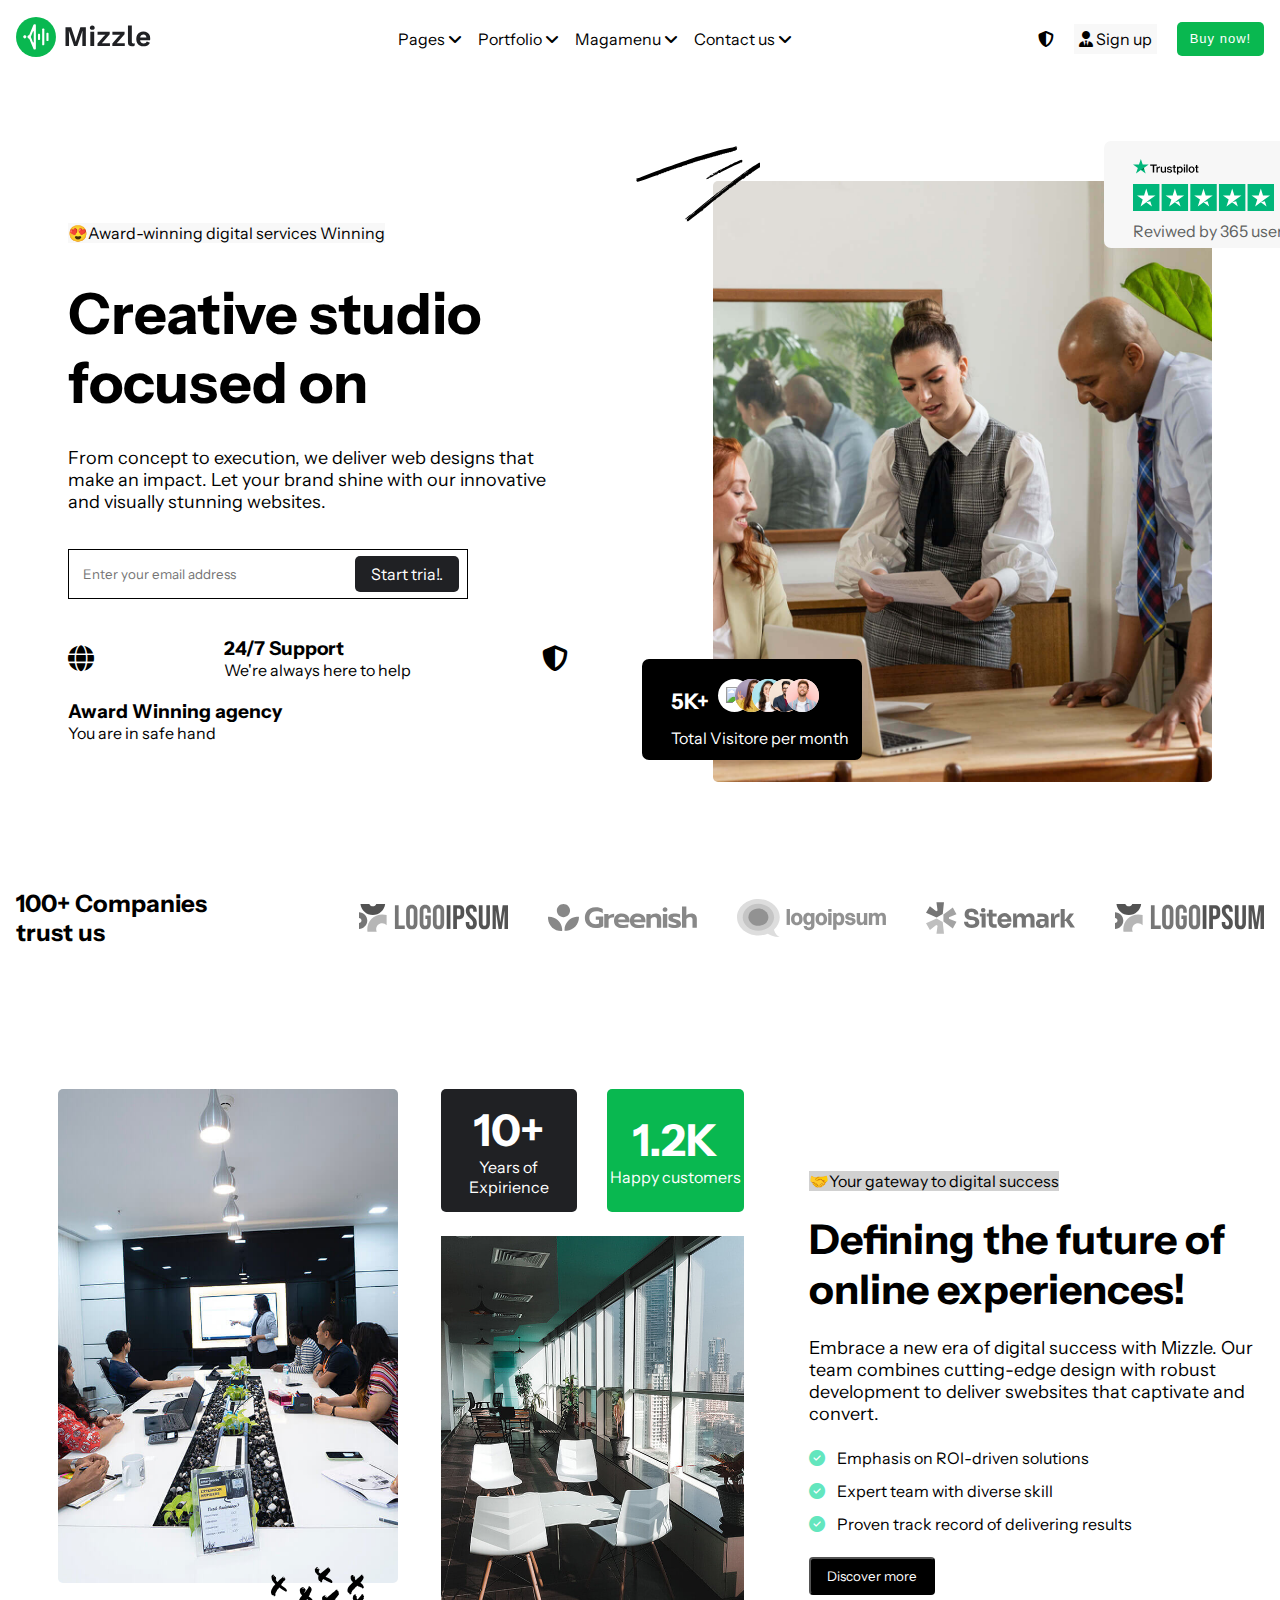
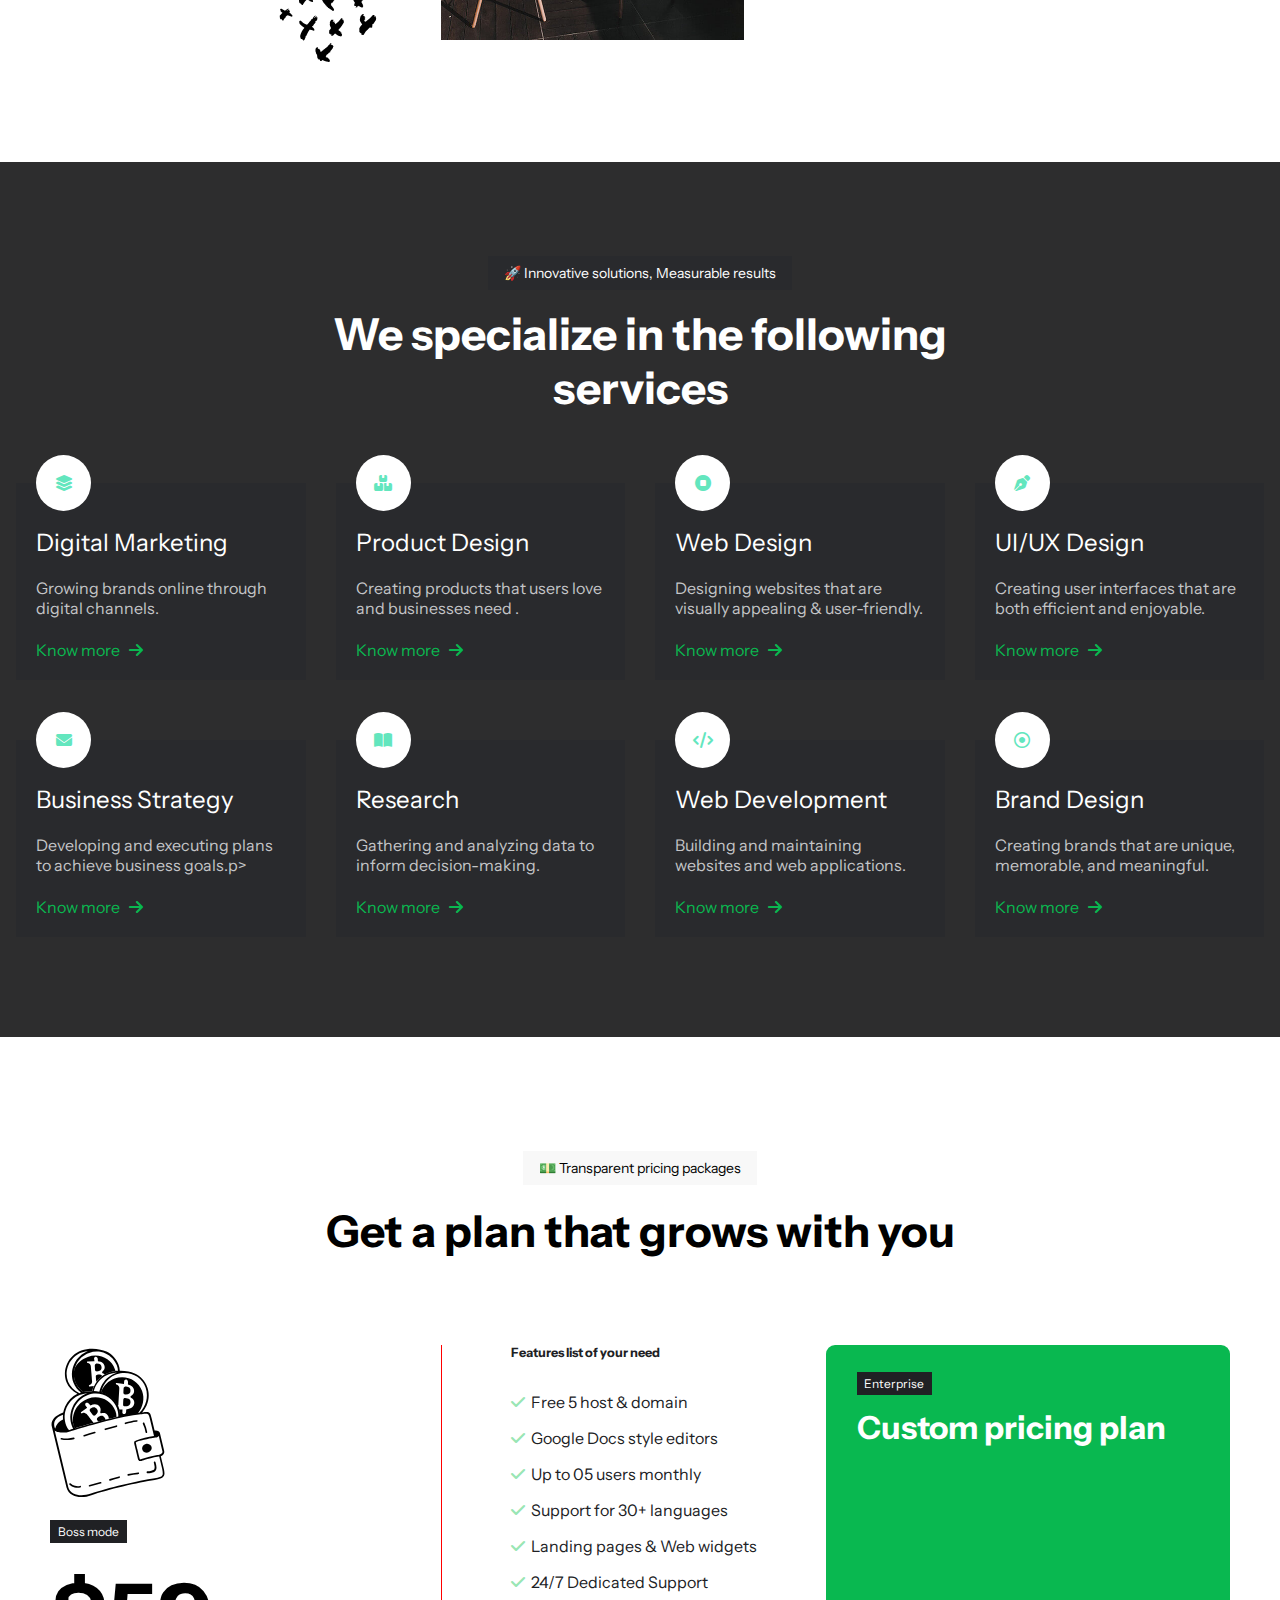
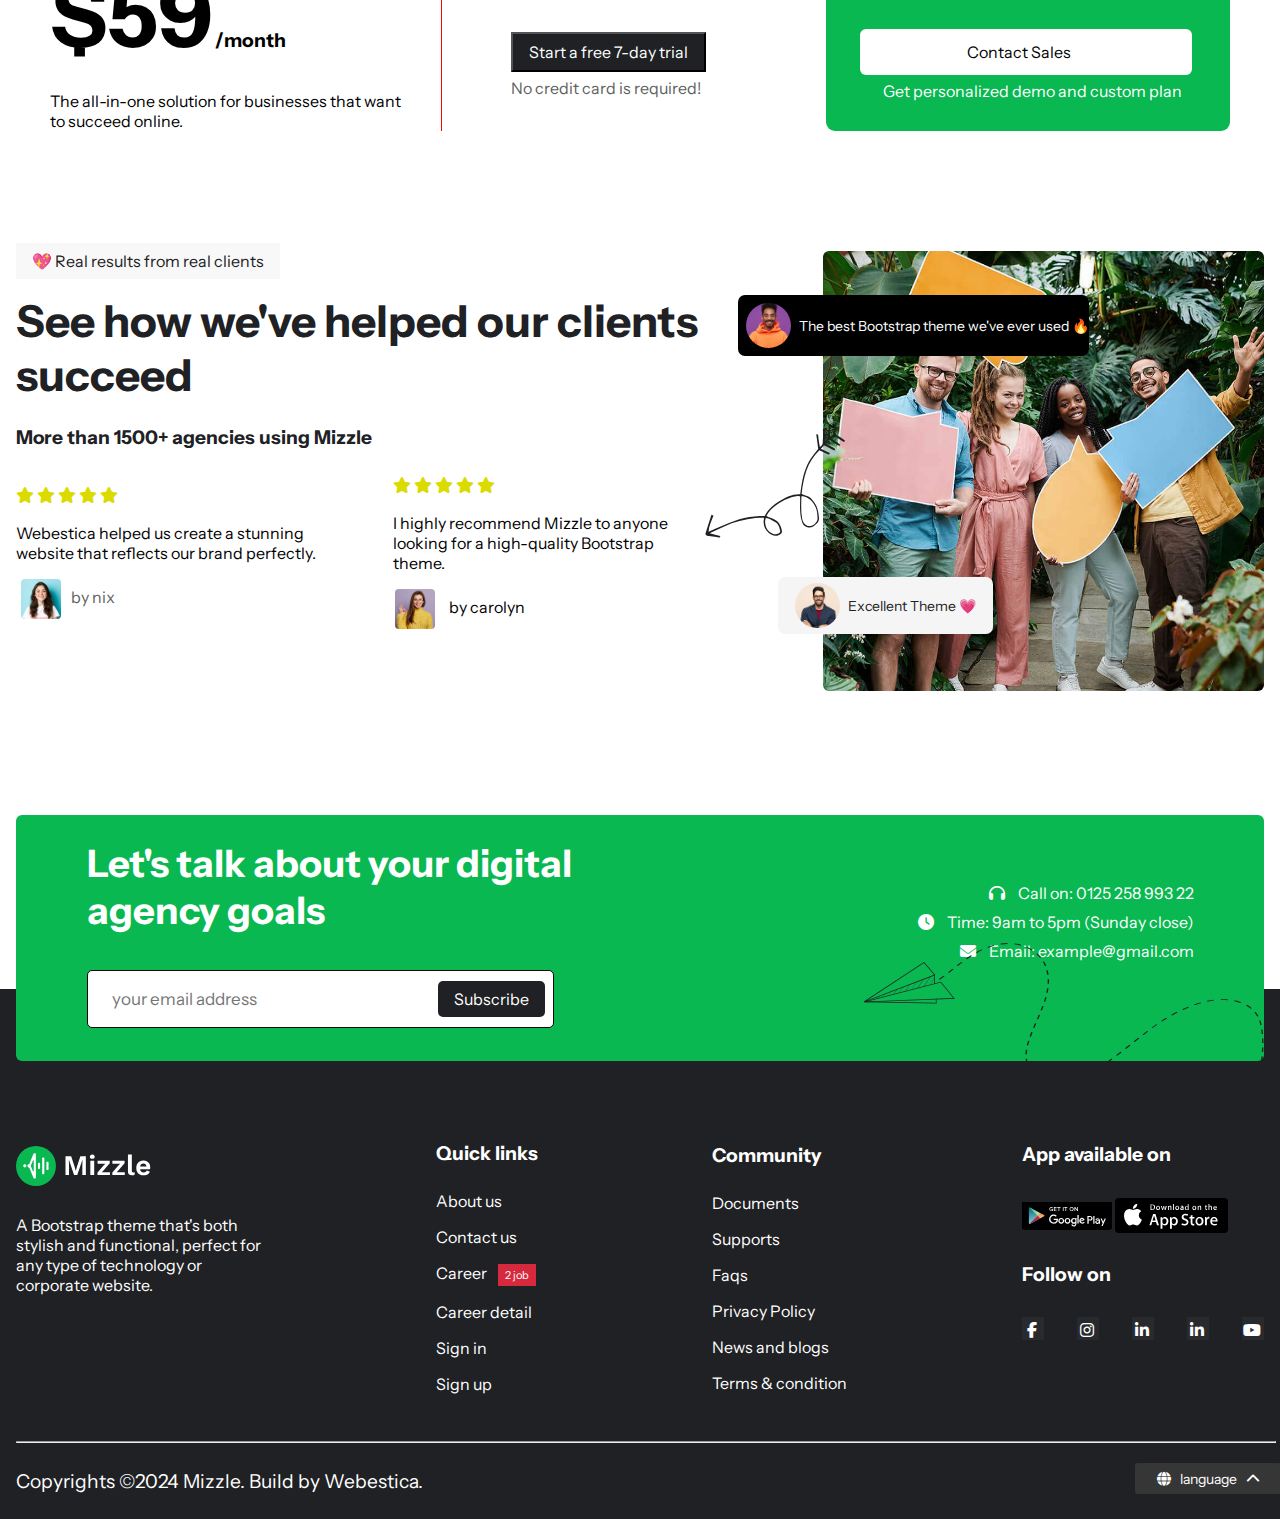
==== Home Page/index.html @ 1f33444d "Add" ====
<!DOCTYPE html>
<html lang="en">
  <head>
    <meta charset="UTF-8" />
    <meta name="viewport" content="width=device-width, initial-scale=1.0" />
    <title>  Mizzle- Technology and Comporation</title>
    <link rel="icon" type="image/x-icon" href="Img/Tiittle-logo-new.svg" class="title-logo">
    <link rel="preconnect" href="https://fonts.googleapis.com">
    <link rel="preconnect" href="https://fonts.gstatic.com" crossorigin>
    <link href="https://fonts.googleapis.com/css2?family=Instrument+Sans:ital,wght@0,400..700;1,400..700&display=swap" rel="stylesheet">
    <link rel="stylesheet" href="index.css" />
    <link
      rel="stylesheet"
      href="https://cdnjs.cloudflare.com/ajax/libs/font-awesome/6.7.2/css/all.min.css"
      integrity="sha512-Evv84Mr4kqVGRNSgIGL/F/aIDqQb7xQ2vcrdIwxfjThSH8CSR7PBEakCr51Ck+w+/U6swU2Im1vVX0SVk9ABhg=="
      crossorigin="anonymous"
      referrerpolicy="no-referrer"
    />  
    <link rel='stylesheet' id='fontawesome-style-css' href='https://pro.fontawesome.com/releases/v6.0.0-beta3/css/all.css?ver=6.4.3' media='all' />
  </head>
  <body>
    <header>
      <div class="container">
        <div class="header_menu">
          <a class="header_logo" href="">
            <img src="./Img/logo.svg" alt="" />
          </a>

          <ul>
            <li>Pages <i class="fa-solid fa-angle-down"></i></li>
            <li>Portfolio <i class="fa-solid fa-angle-down"></i></li>
            <li>Magamenu <i class="fa-solid fa-angle-down"></i></li>
            <li>Contact us <i class="fa-solid fa-angle-down"></i></li>
          </ul>
          <div class="btn">
            <i class="fa-solid fa-shield-halved theme"></i>
            <buttonc class="sign-up">
              <i class="fa-solid fa-user-tie "></i> Sign up</buttonc
            >
            <button class="buy-btn">Buy now!</button>
          </div>
        </div>
      </div>
    </header>

<!-- Section 1 ********************************************* -->
    <div class="creative_studio_img">
      <div class="container">
        <div class="row">
          <div class="creative_studio">
            <span class="digital"> 😍Award-winning digital services Winning</span>
            <h1 class="studio_text">Creative studio focused on </h1>
            <div class="para_text_studio">
              <p >From concept to execution, we deliver web designs that make an impact. Let your brand shine  
                with our innovative and visually stunning websites.</p>
            </div>
           <form action="">
            <div class="input_field">
              <input class="input_email" type="email" placeholder="Enter your email address"    />
              <button class="start_btn">Start tria!.</button>
            </div>
           </form>
           <div class="help_support">
            <div class="support_logo_1"><i class="fa-solid fa-globe"></i></div>
            <div class="help_text_1">
              <h6 class="Support">24/7 Support</h6>
            <p>We're always here to help</p>
            </div>
    
          <div class="support_logo_2">
            <i class="fa-solid fa-shield-halved"></i>
          </div>
            <div class="help_text_2">
              <h6 class="Support">Award Winning agency</h6>
            <p>You are in safe hand</p>
            </div>
    
           </div>
    
          </div>
          <!-- Studio img -->
          <div class="studio_img">
              <div class="studio_main_img">
                <img class="studio_main" src="./Img/01.jpg" alt="">
              </div>
              <div class="visitore_wrap">
                <div class="_view_img">
                  <div class="visitor_view">
                    <h5>5K+</h5>
                  </div>
                  <div class="people-img">
                    <div>
                      <img src="https://mizzle.webestica.com/assets/images/avatar/06.jpg" />
                    </div>
                    <div>
                      <img src="Img/header-02.jpg" />
                    </div>
                    <div>
                      <img src="Img/header-03.jpg" />
                    </div>
                    <div>
                      <img src="Img/header-04.jpg" />
                    </div>
                    <div>
                      <img src="Img/header-05.jpg" />
                    </div>
                  </div>
                </div>
          
              <div class="total_visitor">
                <p>Total Visitore per month</p>
              </div>
            </div>
            <div class="visitore_wrap_rate">
              <div class="_view_img_2">
                <div class="visitor_view_2">
                  <img src="./Img//trustpilot.svg" alt="">
                </div>
                <div class="rate_logo_text">
                  <div class="rate_logo">
                    <img src="./Img//trustpilot-star.svg" alt="">
                  </div>
                  <div class="rate_text">
                    <h6>4.8/5.0</h6>
                  </div>
                </div>
              </div>
        
            <div class="total_visitor">
              <p>Reviwed by 365 users</p>
            </div>
          </div>
          <div class="lita-img">
            <img src="Img/lita.svg" alt="">
          </div>
        </div>    
       
        </div>    
      </div>
    </div>

    <!-- End Section 1********************************* -->


    <!-- section 2**************************** -->
     <div class="company_details">
   <div class="container">
    <div class="name_logo_company">
      <div class="company_header">
        <h6 class="count_comapany"> 100+ Companies   trust us</h6>
        
      </div>
      <div class="comany_logos">
        <img src="./Img/01.svg" alt="">
        <img src="./Img/Comapany logo-2.svg" alt="">
        <img src="./Img/comapany- logo-3.svg" alt="">
        <img src="./Img/comapny logo 4.svg" alt="">
        <img src="./Img/01.svg" alt="">
      

      </div>
    </div>
   </div>
     </div>

     <!-- END  section 2**************************** -->
 

     <!-- Section :- 3************************ -->

     <div class="section_3">
  <div class="container">
   <div class="row">
    <div class="col">
      <div class="row">
        <div class="col">
          <div class="left_img_1">
            <img class="left_img_1" src="./Img/02.jpg" alt="">
          </div>
          <div class="birds-logo">
            <img src="Img/Birds.svg" class="birds-img" alt="">
          </div>

        </div>
       
       
        <div class="col">
          <div class="left_img_2">
            <div class="Experience_view">
              <div class="year">
            <h6 class="Counter_Experience"> 10+</h6>
            <p>Years of Expirience</p>
              </div>
              <div class="happy_customer">
                <h6 class="Counter_Experience">1.2K</h6>
                <p>Happy customers</p>
              </div>
            </div>
            <img class="left_img_chair" src="./Img/01 (1).jpg" alt="">
          </div>
      
      
   
        </div>
      </div>
    </div>
    <div class="col">
      <div class="right_section_3">
        <div class="right_text">
        <span class="digital_gatway"> 🤝Your gateway to digital success</span>
        </div>
        <div class="right_Header_3">
          <h6>Defining the future of online experiences!</h6>
        </div>
         <div class="header_text_3">
          <p>Embrace a new era of digital success with Mizzle. Our team  
            combines cutting-edge design with robust development to deliver 
            swebsites that captivate and convert.

          </p>
         </div>
         <div class="header_list_3">
          <p  class="list_record"> <i class="fa-solid fa-circle-check  set_list_3" style="color: #63E6BE;"></i> Emphasis on ROI-driven solutions</p>
          <p class="list_record"><i class="fa-solid fa-circle-check set_list_3" style="color: #63E6BE;"></i>    Expert team with diverse skill</p>
          <p class="list_record"><i class="fa-solid fa-circle-check set_list_3" style="color: #63E6BE;"></i>    Proven track record of delivering results</p>
         </div>
         <div class="btn_3">
          <button class="Discover_btn">Discover  more</button>
         </div>
    </div>
    </div>
   </div>
  </div>
     </div>
     


     <!-- END Section:- 3***************** -->


    <!-- Section :- 4 -->
         <section class="service-section">
          <div class="section-5">
            <div class="container">

            
                <div class="innovativ">
                  <span class="innovativ-text ">🚀 Innovative solutions, Measurable results</span>
                  <h2 class="service-header">We specialize in the following  <br> services</h2>
                </div>
                <div class="col-box-main-1">
                <div class="services-box-1">
                  <div class="digital-marketing">
                    <div class="marketing-logo">
                      <i class="fa-solid fa-layer-group  marketing-ori-logo  all-searvices-logo" style="color: #63E6BE;"></i>
                    </div>
                    <div class="digital-header">
                      <a href="" class="digital-header-text">Digital Marketing</a>
                    </div>
                   
                    <div class="marketing-text-p">
                      <p  class="marketing-text">Growing brands online through digital channels.</p>
                    </div>
                    <div class="digital-more-info">
                      <a href="" class="digital-more-info-text">Know more <i class="fa-solid fa-arrow-right" style="color: #09b850;"></i>
                      </a>
                    </div>
                  </div>  
                </div> 
                <div class="services-box-1">
                  <div class="digital-marketing">
                    <div class="marketing-logo">
                      <i class="fa-solid fa-boxes-stacked" style="color: #63e6be;"></i>
                    </div>
                    <div class="digital-header">
                      <a href="" class="digital-header-text">Product Design</a>
                    </div>
                   
                    <div class="marketing-text-p">
                      <p  class="marketing-text">Creating products that users love and businesses need .</p>
                    </div>
                    <div class="digital-more-info">
                      <a href="" class="digital-more-info-text">Know more <i class="fa-solid fa-arrow-right" style="color: #09b850;"></i>
                      </a>
                    </div>
                  </div>  
                </div> 
                <div class="services-box-1">
                  <div class="digital-marketing">
                    <div class="marketing-logo">
                      <i class="fa-solid fa-circle-stop" style="color: #63e6be;"></i>
                    </div>
                    <div class="digital-header">
                      <a href="" class="digital-header-text">Web Design</a>
                    </div>
                   
                    <div class="marketing-text-p">
                      <p  class="marketing-text">Designing websites that are visually appealing & user-friendly.</p>
                    </div>
                    <div class="digital-more-info">
                      <a href="" class="digital-more-info-text">Know more <i class="fa-solid fa-arrow-right" style="color: #09b850;"></i>
                      </a>
                    </div>
                  </div>  
                </div> 
                <div class="services-box-1">
                  <div class="digital-marketing">
                    <div class="marketing-logo">
                      <i class="fa-solid fa-pen-nib" style="color: #63e6be;"></i>
                    </div>
                    <div class="digital-header">
                      <a href="" class="digital-header-text">UI/UX Design</a>
                    </div>
                   
                    <div class="marketing-text-p">
                      <p  class="marketing-text">Creating user interfaces that are both efficient and enjoyable.</p>
                    </div>
                    <div class="digital-more-info">
                      <a href="" class="digital-more-info-text">Know more <i class="fa-solid fa-arrow-right" style="color: #09b850;"></i>
                      </a>
                    </div>
                  </div>  
                </div> 
                <div class="services-box-1">
                  <div class="digital-marketing">
                    <div class="marketing-logo">
                      <i class="fa-solid fa-envelope" style="color: #63e6be;"></i>
                    </div>
                    <div class="digital-header">
                      <a href="" class="digital-header-text">Business Strategy</a>
                    </div>
                   
                    <div class="marketing-text-p">
                      <p  class="marketing-text">Developing and executing plans to achieve business goals.p>
                    </div>
                    <div class="digital-more-info">
                      <a href="" class="digital-more-info-text">Know more <i class="fa-solid fa-arrow-right" style="color: #09b850;"></i>
                      </a>
                    </div>
                  </div>  
                </div> 
                <div class="services-box-1">
                  <div class="digital-marketing">
                    <div class="marketing-logo">
                      <i class="fa-solid fa-book-open" style="color: #63e6be;"></i>
                    </div>
                    <div class="digital-header">
                      <a href="" class="digital-header-text">Research</a>
                    </div>
                   
                    <div class="marketing-text-p">
                      <p  class="marketing-text">Gathering and analyzing data to inform decision-making.</p>
                    </div>
                    <div class="digital-more-info">
                      <a href="" class="digital-more-info-text">Know more <i class="fa-solid fa-arrow-right" style="color: #09b850;"></i> 
                      </a>
                    </div>
                  </div>  
                </div> 
                <div class="services-box-1">
                  <div class="digital-marketing">
                    <div class="marketing-logo">
                      <i class="fa-solid fa-code" style="color: #63e6be;"></i>
                    </div>
                    <div class="digital-header">
                      <a href="" class="digital-header-text">Web Development</a>
                    </div>
                   
                    <div class="marketing-text-p">
                      <p  class="marketing-text">Building and maintaining websites and web applications.</p>
                    </div>
                    <div class="digital-more-info">
                      <a href="" class="digital-more-info-text">Know more <i class="fa-solid fa-arrow-right" style="color: #09b850;"></i>
                      </a>
                    </div>
                  </div>  
                </div> 
                <div class="services-box-1">
                  <div class="digital-marketing">
                    <div class="marketing-logo">
                      <i class="fa-regular fa-circle-dot" style="color: #63e6be;"></i>
                    </div>
                    <div class="digital-header">
                      <a href="" class="digital-header-text">Brand Design</a>
                    </div>
                   
                    <div class="marketing-text-p">
                      <p  class="marketing-text">Creating brands that are unique, memorable, and meaningful.</p>
                    </div>
                    <div class="digital-more-info">
                      <a href="" class="digital-more-info-text">Know more <i class="fa-solid fa-arrow-right" style="color: #09b850;"></i>
                      </a>
                    </div>
                  </div>  
                </div> 
            </div>
           </div>
           </div>
         </section>

         <div class="service-line-img">
          <img src="Img/Service-line-design.svg" alt="">
        </div>

        <!-- END Section :- 4 -->


        <!-- Section :- 5 -->
         <div class="section_5">
          <div class="container">
            <div class="package">
              <span class="digital_5">💵 Transparent pricing packages</span>
              <h6 class="package-header">Get a plan that grows with you</h6>
            </div>
            <div class="sale_paln">
              <div class="sale_price">
                <div class="dollar_logo-price">
                  <img class="dollar_logo" src="./Img/doller logo.svg" alt="">
                </div>
                 <div class="mode-price">
                  <span class="base-mode">Boss mode</span>
                  <div class="plan-price-month">
                    <h6>
                      <span class="$-price">$59</span>
                      <span class="price-month">  /month</span>
                    </h6>
                  </div>
                 </div>
                  <div class="solution">
                    <p class="plan-solution">The all-in-one solution for businesses that want <br> to  succeed online.</p>
                  </div>                
              </div>
              <div class="free_plan"> 
                <div class="free_plan_header">
                  <h6>Features list of your need</h6>
                </div>
                <div class="plan_list">
                  
                  <ul class="plan-list-li">
                    <li><i class="fa-solid fa-check right-sign" style="color: #99e6b4;"></i>Free 5 host & domain</li>
                    <li><i class="fa-solid fa-check right-sign " style="color: #99e6b4;"></i>Google Docs style editors</li>
                    <li><i class="fa-solid fa-check right-sign" style="color: #99e6b4;"></i>Up to 05 users monthly</li>
                    <li><i class="fa-solid fa-check right-sign" style="color: #99e6b4;"></i>Support for 30+ languages</li>  
                    <li><i class="fa-solid fa-check right-sign" style="color: #99e6b4;"></i>Landing pages & Web widgets</li>
                    <li><i class="fa-solid fa-check right-sign " style="color: #99e6b4;"></i>24/7 Dedicated Support</li>     
                  </ul>
                </div>
                <div class="free_plan">
                  <button class="free_plan_btn" >Start a free 7-day trial</button>
                </div>
                <p class="credit-info">No credit card is required!</p>
              </div>
              <div class="get_plan">
               <div class="plan-header">
                <span class="plan-header-text">Enterprise</span>
                <h3 class="price-heading">Custom pricing plan </h3>
               </div>
               <div class="contact-sale">
                 <button class="contact-btn">Contact Sales</button>
                 <div class="contact-text">
                  <span class="contact-text">Get personalized demo and custom plan</span>
                 </div>
               </div>
                         <!-- <div class="contact-design">
            <img class="contact-design-img" src="./Img/Contact-Design.svg" alt="">
          </div> -->
          </div>

        </div>
      </div>
      </div>



        <!-- END   Section :- 5 -->


        <!-- section:- 6 -->
         <section>
          <div class="container">
            <div class="row">
              <div class="col">
                <div class="main-section-6">
                  <div class="left-client-all-contant">
                    <div class="clients-review">
                      <span class="clients-text">💖 Real results from real clients</span>
                    </div>
                    <div class="review-header">
                      <h2 class="review-header-text"> See how we've helped our clients succeed  </h2>
                    </div>
                    <div class="clients-usestate">
                      <h6 class="user-number">More than 1500+ agencies using Mizzle</h6>
                    </div>
                    <div class="clients-rate-text-img">
                      <div class="left-img-clint-review">
                        <div class="rate-img-left">
                          <i class="fas fa-star text-warning"></i>
                          <i class="fas fa-star text-warning"></i>
                          <i class="fas fa-star text-warning"></i>
                          <i class="fas fa-star text-warning"></i>
                          <i class="fas fa-star text-warning"></i>
                        </div>
                        <div class="review-text-left-main">
                          <p class="nix-client-text"> Webestica helped us create a stunning website that reflects our brand perfectly.</p>
                        </div>
                       <div class="client-name-img">
                        <div class="client-img-left">
                          
                          <img class="nix-img" src="./Img/right-client.jpg" alt="">
                        </div>
                        <span class="clients-name-left">by nix</span>
                       </div>
                      </div>
                        <div class="right-img-client-review">
                          <div class="rate-img-right">
                            <i class="fas fa-star text-warning"></i>
                            <i class="fas fa-star text-warning"></i>
                            <i class="fas fa-star text-warning"></i>
                            <i class="fas fa-star text-warning"></i>
                            <i class="fas fa-star text-warning"></i>
                        </div>
                        <div class="review-text-right">
                          <p class="nixa-client-text">I highly recommend Mizzle to anyone looking for a high-quality Bootstrap theme.</p>
                        </div>
                       <div class="client-name-img">
                        <div class="client-img-left">
                          <img class="carolyn-img" src="./Img/05.jpg" alt="">
                          
                        </div>
                        <span class="clients-name-right">by carolyn</span>
                       </div>
                
                        </div>
                      
                      </div>
                    </div>
                    <div class="right-side-all-contant">
                    <div class="right-client-main-img">
                      <img class="ight-client-main" src="./Img/all-client-img.jpg" alt="">
                    </div>
                    <div class="right-side-them-img">
                      <div class="bootstrap-theme">
                        <img  class="bootstrap-img" src="./Img/rIGHT-CLIENT-1.jpg" alt="">
                        <p class="bootstrap-text">The best Bootstrap theme we've ever used 🔥</p>

                      </div>
                      <div class="excellent-theme">
                        <img class="excellent-img" src="./Img/rIGHT-CLIENT-2.jpg" alt="">
                        <p class="excellent-text">Excellent Theme 💗</p>
                      </div>
                      <div class="decoration-arrow">
                        <img src="./Img/Right-svg-6.svg" alt="">
                      </div>
                    </div>
                
                    </div>
                </div>
   
              </div>
            </div>
          </div>
         </section>
        <!-- END section:- 6 -->


        <!-- section-7 -->
         <section class="digital-sec">
          <div class="container">
            <div class="about-diogital-goals">
              <div class="msg-logo">
                <img src="./Img/dotted-arrows.svg" alt="Dotted arrows">
              </div>

              <div class="inpur-contact-box">
                <div class="header-digital-goals">
                  <h3 class="goals-text">Let's talk about your digital agency goals</h3>
                  <div class="digital-email-fiels">
                    <form action="">
                      <div class="input-field-digital-contact">
                        <input class="input-email-comntact" type="email" placeholder="your email address"    />
                        <button class="start_btn">Subscribe</button>
                      </div>
                     </form>
  
                  </div>
                </div>
                  <div class="digital-contact">
                    <div class="contact-num"> <i class="fa-solid fa-headphones contact-logo"></i> Call on: 0125 258 993 22</div>
                    <div class="contact-time"> <i class="fa-solid fa-clock contact-logo"></i>  Time: 9am to 5pm (Sunday close)</div>
                    <div class="contact-email"> <i class="fa-solid fa-envelope contact-logo"></i> Email: example@gmail.com</div>
                  </div>
              </div>
             
          </div>
        </div>
         </section>


    <footer class="footer_section">
      <div class="container">
        <div class="row">
          <div class="footer_contant">
            <div class="footer_logo">
              <a class="header_logo" href="">
                <img src="./Img/logo-light.svg" alt="">
              </a>
              <p>
                A Bootstrap theme that's both <br>
                stylish and functional, perfect for <br>
                any type of technology or <br>
                corporate website.
              </p>
            </div>
            <div class="footer_menu">
              <h6 class="menu_header">Quick links</h6>
              <ul class="footer_list">
                <li>About us</li>
                <li>Contact us</li>
                <li>Career <button class="job-btn">2 job</button> </li>
                <li>Career detail </li>
                <li>Sign in</li>
                <li>Sign up</li>
              </ul>
            </div>
            <div class="footer_community">
              <h6 class="menu_header">Community</h6>
              <ul class="footer_list">
                <li>Documents</li>
                <li>Supports </li>
                <li>Faqs</li>
                <li>Privacy Policy</li>
                <li>News and blogs</li>
                <li>Terms &amp; condition</li>
              </ul>
            </div>
            <div class="footer_app">
              <h6 class="menu_header">App available on</h6>
              <a class="footer_google_play_logo" href="">
                <img src="./Img//google-play.svg" alt="">
              </a>
              <a class="footer_app_store_logo" href="">
                <img src="./Img/app-store.svg" alt="">
              </a>
              <h6 class="menu_header follow_on">Follow on</h6>
  
              <div class="social_midia">
                <div class="all_midia">
                  <i class="fab fa-fw fa-facebook-f lh-base"></i>
                </div>
                <div class="all_midia">
                  <i class="fab fa-fw fa-instagram lh-base"></i>
                </div>
                <div class="all_midia">
                  <i class="fab fa-fw fa-linkedin-in lh-base"></i>
                </div>
                <div class="all_midia">
                  <i class="fab fa-fw fa-linkedin-in lh-base"></i>
                </div>
                <div class="all_midia">
                  <i class="fab fa-fw fa-youtube lh-base"></i>
                </div>
              </div>
            </div>
            
          </div>   
          <hr class="footer_line">
          <div class="last_footer">
            <div class="menu_header">
              Copyrights ©2024 Mizzle. Build by Webestica.
            </div>
            <div class="country">
              <a href="" class="country-btn">
                <i class="fas fa-globe me-2"></i> language
                <i class="fa-solid fa-chevron-up"></i
              ></a>
            </div>
          </div>       
        </div>        
      </div>
    </footer>
  </body>
</html>
---- Home Page/index.css ----
/*=============================================
= Section Defult
=============================================*/
* {
  box-sizing: border-box;
  margin: 0px 0px;
  padding: 0px 0px;
  font-family: "Instrument Sans", sans-serif;
}

ul {
  list-style: none;
  padding: 0px 0px;
  margin: 0px 0px;
}

a {
  text-decoration: none;
  display: inline-block;
  vertical-align: middle;
  transition: all 0.4s ease-in-out;
}

h1,
h2,
h3,
h4,
h5,
h6,
a {
  font-family: "Instrument Sans", sans-serif;
}

p,
span,
li {
  font-family: "Instrument Sans", sans-serif;
}

h1,
h2,
h3,
h4,
h5,
h6,
p {
  margin: 0px 0px;
  padding: 0px 0px;
}


a {
  text-decoration: none;
  display: inline-block;
}
blockquote,
q {
  quotes: none;
}
blockquote:before,
blockquote:after,
q:before,
q:after {
  content: "";
  content: none;
}
table {
  border-collapse: collapse;
  border-spacing: 0px;
}
dl,
ol,
ul,
a {
  list-style: none;
  text-decoration: none;
  margin: 0px;
  padding: 0px;
}
strong {
  font-weight: bolder;
}
a:hover {
  text-decoration: none;
  color: inherit;
}
i {
  font-style: italic;
}
div {
  outline: none;
}
img {
  max-width: 100%;
  height: auto;
}
/*=============================================
  = Section Defult
  =============================================*/

/* Header */

header {
  width: 100%;
  padding: 17px 0;
  /* position: fixed;
  width: 100%;
  z-index: 1;
  background-color: #ffffff;
  top: 0; */
}


.container_header {
  max-width: 1200px;
  margin: auto;
  margin-bottom: 100px;
}
img.header_logo {
  max-width: 90px;
  height: auto;
}

.header_menu {
  display: flex;
  justify-content: space-around;
  align-items: center;
}

.header_menu,
ul {
  display: flex;
  justify-content: space-between;
  gap: 16px;
}
li {
  list-style-type: none;
}
li.Sign-up {
  padding-left: 20px;
}
li:hover {
  color: rgb(21, 128, 0);
  cursor: pointer;
}
.Mizzle {
  color: #00ffff;
  padding-left: 2px;
}
.buy-btn {
  background-color: #09B850;
  padding: 9.5px 12.8px;
  border: none;
  border-radius: 5px;
  font-size: 13px;
  color: white;
  transition: all .5s;
  font-family: Inter, sans-serif;
  font-weight: 500;
  letter-spacing: 1px;
  cursor: pointer;
}
.buy-btn:hover {
  color: #ffffff;
  background-color: #089C44;
}
.btn {
  display: flex;
  justify-content: center;
  align-items: center;
  gap: 20px;
}
.sign-up {
  background-color: rgba(245, 245, 245, 0.705);
  padding: 5px;
  cursor: pointer;
}

buttonc.sign-up:hover {
  background-color: #f1f0f0;
}
.theme:hover {
  cursor: pointer;
}

.theme {
  cursor: pointer;
}
/* Header end */

/*  Footer */



footer {
  background-color: #202124;
  color: #606261;
  height: auto;
  color: white;
  padding-top: 72px;
  margin: 0;
  width: 100%;
  
}
.container {
  width: 100%;
  max-width: 1300px;
  margin: 0 auto;
  padding: 0 16px;
}

.footer_contant {
  display: flex;
  align-items: center;
  justify-content: space-between;
  padding-top: 80px;
}

.header_logo img {
  width: 100%;
  max-width: 136px;
}

.footer_logo .header_logo {
  margin-bottom: 25px;
}

.footer_menu ul {
  display: flex;
  flex-direction: column;
}
.footer_community ul {
  display: flex;
  flex-direction: column;
}
.menu_header {
  font-size: 1.2rem;
  padding-bottom: 26px;
}
.footer_google_play_logo {
  max-width: 90px;
  height: auto;
  background-color: black;
}
a.footer_google_play_logo {
  height: 4px;
  width: 113px;
}
.footer_app_store_logo {
  height: 12px;
  width: 113px;
}
.follow_on {
  padding-top: 50px;
}
.social_midia {
  padding-top: 5px;
  display: flex;
  align-items: center;
  gap: 33px;
  cursor: pointer;
}

hr.footer_line {
  margin: 47px 0 0 0;
  width: 101%;
}

.country {
  margin: -31px 0 0 0;
}
a.country-btn {
  color: #ffffff;
  background-color: #363636;
  font-size: 14px;
  padding: 6.4px 12.8px;
  border-radius: 3px;
  width: 113%;
  text-align: center;
  display: flex;
  justify-content: center;
  align-items: center;
  column-gap: 9px;
}

.footer_logo {
  margin: -95px 0 0 0;
}
.footer_app {
  margin: -54px 0 0 0;
}

button.job-btn {
  font-size: 11px;
  margin:  0 0 0 8px;
  padding: 3.93px 7.31px;
  background-color: #D6293e;
  border: 0px solid black;
  color: #ffffff;
}

/* END footer */
.sale_price {
  padding-right: 40px;
  border-right: 1px solid #f00;
}

.all_midia {
  height: 23px;
  width: 22px;
  background-color: #292a2d;
  padding-top: 3px;
}
.last_footer {
  display: flex;
  justify-content: space-between;
  /* padding-left: 100px; */
  /* padding-right: 26px; */
  /* padding-top: 70px; */
  align-items: center;
  padding:  26px 0 0 0;
}
a.country {
  background-color: #d87a0f;
  color: white;
  width: 150px;
  display: flex;
  justify-content: center;
  align-items: center;
  text-align: center;
  color: white;
}

/* Footer END      */

/* Section :- 1 */
.creative_studio_img {
  display: flex;
  justify-content: space-evenly;
  align-items: center;
  flex-wrap: wrap;
  padding: 103px 0;
}

.creative_studio_img .row > div {
  width: 100%;
  max-width: 40%;
  flex: 0 0 40%;
}

.creative_studio_img .row {
  display: flex;
  align-items: center;
  justify-content: center;
  flex-wrap: wrap;
  column-gap: 145px;
}

/* Studio section */
span.digital {
  background-color: rgb(248, 248, 248);
}
.studio_text {
  margin-top: 36px;
  font-size: 57px;
  max-width: 97%;
}

.para_text_studio {
  font-size: 18px;
}
.people-img div {
  display: flex;
  align-items: center;
  justify-content: center;
  background: #fff;
  margin-right: -16px;
}
.people-img div {
  height: 33px;
  aspect-ratio: 1 !important;
  border-radius: 50%;
  overflow: hidden;
}
.people-img > div > img {
  width: 100%;
  max-width: 35px;
}
.people-img div img {
  width: fit-content;
  height: auto;
  object-fit: contain;
}
.people-img {
  display: flex;
  align-items: center;
  position: relative;
}
.para_text_studio {
  margin-top: 30px;
}
.input_field {
  border: 1px solid black;
  width: 80%;
  padding: 12px 8px;
  margin: 8px 0;
  height: 50px;
  margin-top: 36px;
  display: flex;
  align-items: center;
  justify-content: space-between;
}
input.input_email {
  border: none;
  outline: none;
  margin: 6px;
}
.studio_img .studio_main_img img {
  width: 100%;
  max-width: 503px;
}
.start_btn {
  background-color: #202124;
  color: white;
  border-radius: 0.313rem;
  font-size: 16px;
  padding: 8px 16px;
  outline: 0;
  border: 0;
  cursor: pointer;
}
.help_support {
  display: flex;
  gap: 20px;
  margin-top: 38px;
  align-items: center;
  justify-content: space-between;
  flex-wrap: wrap;
}
h6.Support {
  font-size: 19px;
}
.support_logo_1 {
  font-size: 26px;
}
.support_logo_2{
  font-size: 26px;

}

/* END Studio section */

/*  Studio section_img...........*/



._view_img {
  display: flex;
  gap: 1px;
  padding-bottom: 14px;
}
.visitore_wrap {
  height: 101px;
  width: 220px;
  background-color: black;
  color: white;
  padding-left: 29px;
  padding-top: 18px;
  border-radius: 7px;
  position: absolute;
  margin-top: -127px;
  margin-left: -71px;
}
.studio_main_img {
  position: relative;
}

img.studio_main {
  border-radius: 5px ;
}

img.left_img_1 {
  border-radius: 5px;
}
.para_text_studio {
  margin-top: 30px;
}

.visitore_wrap_rate {
  height: 107px;
  width: 245px;
  background-color: #f7f7f7;
  color: rgb(12, 12, 12);
  padding-left: 29px;
  padding-top: 18px;
  border-radius: 7px;
  position: absolute;
  margin-top: -645px;
  margin-left: 391px;
  color: #606261;
}


.visitor_logo {
  width: 82px;
}
.rate_img{
   display: flex;
   flex-direction: column;
}


.rate_text{
  color: var(--bs-gray-900);
  font-size: 27px;
  padding-right: 10px;
}
.rate_logo_text{
  display: flex;
  margin-top: 5px;
  gap: 7px;
  margin-bottom: 6px;
}
.visitor_view {
  font-size: 26px;
  margin: 11px 8px 0 0;
  /* max-width: 138%; */
}
.visitor_view_2 {
  width: 67px;
}
/*  END  Studio section_img........... */

/* end  Section :- 1 *************************************************************/


/* Section -2 */
.name_logo_company{
  display: flex;
  align-items: center;
  justify-content: space-between;
}
/* .company_details{
  margin-top: 43px;
} */
.comany_logos{
  display: flex;
  align-items: center;
  justify-content: space-between;
  column-gap: 40px;
}

h6.count_comapany {
  font-size: 24px;
}
.company_header {
    width: 100%;
    max-width: 16%;
    flex: 0 0 16%;
}

.comany_logos img {
  width: 100%;
  max-width: 149px;
  display: block;
  filter: grayscale(1);
  object-fit: cover;
  object-position: center center;
  transition: all .5s;
}

.comany_logos img:hover {
  filter: grayscale(0);
  cursor: pointer;
}

/* END section-2**** ********************************************************************/


/* Section :- 3 ******************************************************** */

/*  Left side section */
.section_3{
  margin-top: 142px;
}
.section_3 .row {
  display: flex;
  justify-content: center;
  align-items: start;
}
.section_3 .container .row > .col:nth-child(2) {
  flex: 0 0 41.67%;
  max-width: 41.67%;
}
.section_3 .container .row > .col{
  flex: 0 0 58.33%;
  max-width: 58.33%;
}
.left_img_1 {
  max-width: 340px;
  height: auto;
  /* margin-left: 195px; */
  margin: 0 auto;
}

.year {
  height: 123px;
  width: 260px;
  background-color: #202124;
  color: white;
  display: flex;
  flex-direction: column;
  justify-content: center;
  align-items: center;
  border-radius: 5px;
}
.Counter_Experience{
  font-size: 44px;
}
.happy_customer {
  height: 123px;
  width: 260px;
  background-color: #09b850;
  color: white;
  display: flex;
  flex-direction: column;
  justify-content: center;
  align-items: center;
  border-radius: 5px;
  
}
.Experience_view {
    display: flex;
    gap: 30px;
    margin-bottom: 24px;
    text-align: center
}
.section_3 {
  display: flex;
}

.left_img_2{
  max-width: 303px;
  height: auto;
  display: flex;
  flex-direction: column;


}

/*  END Left side section */

/* Right side Section */
.right_section_3 {
  margin-left: 65px;
}

span.digital_gatway{
  background-color: rgb(209 209 209);

}
.right_Header_3 {
  font-size: 61px;
  margin-top: 23px;
}
.header_text_3 {
  font-size: 18px;
  margin-top: 23px;
}
.header_list_3 {
  font-size: 16px;
  margin-top: 23px;
}
p.list_record {
  margin-bottom: 13px;
}
i.set_list_3 {
  padding-right: 9px;
}

button.Discover_btn {
  background-color: black;
  color: white;
  width: 126px;
  height: 38px;
  border-radius: 4px;
  cursor: pointer;
}
.btn_3 {
  margin-top: 23px;
}
.right_section_3 {
  margin-top: 82px;
}
/* END section :-3 ****************************************** */


/* section :- 4 */
.section_4{
  width: 100%;
  background-color: black;
  margin-top: 150px;
  color: white;
  display: flex;
  flex-direction: column;
  align-items: center;
}
.Testing{
  padding-top: 317px;
}
.container_Grid_4 {
  display: grid;
  grid-template-columns: repeat(4, 1fr);
  grid-auto-rows: 200px;
  background-color: #292a2d;
  width: 1000px;
}
/* END section :- 4 */


/* Section :- 5 */

.digital_5{
  background-color: rgb(124, 121, 121);

}
.plan-list-li{
  display: flex;
  flex-direction: column;
}
.package {
  text-align: center;
  padding: 120px 0 0;
}
.get_plan {
  height: auto;
  /* max-width: 323px; */
  background: rgb(9, 184, 80);
  width: 404px;
  border-radius: 9px;
  display: flex;
  flex-flow: inherit;
  row-gap: 153px;
  position: relative;
}

.sale_paln {
  display: flex;
  justify-content: space-around;
  /* align-items: center; */
  flex-wrap: wrap;
}



h6.package-header {
  margin: 26.5px 0 87px;
  font-size: 44px;
}

.digital_5{
  background-color: #f8f8f8;
  font-size: 14px;
  padding: 8px 16px;
}
span.base-mode {
  margin: 0px 0 16px;
  padding: 4.2px 7.8px;
  background-color: #202124;
  color: #ffff;
  font-size: 12px;
}
span.\$-price {
  font-size: 88px;
}
span.price-month {
  font-size: 19.2px;
}
.free_plan_header {
  font-size: 19.0px;
  margin: 0 0 26px;
  color: #202124;
}
ul.plan-list-li {
  font-size: 16px;
  padding: 6px 0;
  color: #202124;
}

button.free_plan_btn {
  font-size: 16px;
  margin: 0 0 6px;
  padding: 8px 16px;
  background-color: #202124;
  color: #ffffff;
  cursor: pointer;
}
p.credit-info {
  font-size: 16px;
  color: #606261;
}
.dollar_logo-price {
  padding: 0 0 15px;
}

.plan_list {
  padding: 0 0 34px;
}
.plan-price-month {
  padding: 22px 0 22px 0;
}
span.plan-header-text {
  padding: 4.2px 7.8px;
  font-size: 12px;
  background-color: #202124;
  color: #ffffff;
}
h3.price-heading {
  margin: 16px 0 0;
  font-size: 32px;
  color: #ffffff;
}

.contact-design {
  position: absolute;
  margin: -345px 0 0 1029px;

}

button.contact-btn {
  font-size: 16px;
  margin:  0 0 6px;
  padding: 0px 56px 0 42px;
  background-color: #ffffff;
  color: #020303;
  border: none;
  width: 332px;
  height: 46px;
  text-align: center;
  align-items: center;
  display: flex;
  justify-content: center;
  align-items: center;
  border-radius: 6px;
  cursor: pointer;
}
.contact-sale {
  padding: 0 0 0 34px;
}
span.contact-text {
  font-size: 16px;
  color: #ffffff;
  padding: 0 0 0 23px;
}

.right-sign {
  padding: 0 6px 0 0;
}

.plan-header {
  padding: 27px 0 0 31px;
}

/* END   Section :- 5  */


/*  Section :- 6 */
.main-section-6 {
  display: flex;
  /* align-items: center; */
  justify-content: center;
  /* flex-wrap: wrap; */
  column-gap: 118px;
  padding: 120px 0;
}
span.clients-text {
  font-size: 16px;
  padding: 8px 16px;
  color: #202124;
  background-color: #f8f8f8f8;;
}
h2.review-header-text {
  font-size: 44px;
  margin: 23.6px 0;
  color: #202124;
}
h6.user-number {
  font-size: 19px;
  color: #202124;
}

.left-img-clint-review {
  padding: 0 67px 0 0;
}
.rate-img-left {
  font-size: 16px;
  padding: 0 0 18px;
  color: #dbdb00;
}
.rate-img-left {
  font-size: 16px;
  padding: 0 0 18px;
  color: #dbdb00;
}

p.nix-client-text {
  margin: 0 0 16px;
  font-size: 16px;
}

span.clients-name-left {
  font-size: 16px;
  color: #606261;
}

img.nix-img {
  margin: 0 0 0 -23px;
  border-radius: 4px;
}
.client-name-img {
  display: flex;
  /* justify-content: center; */
  /* animation: c; */

}

.client-img-left {
  height: auto;
  max-width: 13%;
  display: flex;
  justify-content: center;
  align-items: center;
  border-radius: -59px;
  margin: 0 -1px 0 16px;
}


img.carolyn-img {
  margin: 0 0 0 -29px;
  border-radius: 4px;
  
}

span.clients-name-right {
  padding: 8px 0 0 0;
}
.rate-img-right {
  font-size: 16px;
  padding: 0 0 18px;
  color: #dbdb00;
}
.rate-img-left {
  font-size: 16px;
  padding: 0 0 18px;
  color: #dbdb00;
}

p.nixa-client-text {
  margin: 0 0 16px;
  font-size: 16px;
}

span.clients-name-left {
  font-size: 16px;
  color: #606261;
  padding:  8px 0 0 0;
}

.client-img-right {
  height: auto;
  max-width: 10%;
}

.clients-rate-text-img {
  display: flex;
  justify-content: center;
  align-items: center;
  /* text-align: center; */

  margin: 25.6px 0 0;
}

/* Right side clients */
.right-client-main-img {
  position: relative;
}
img.ight-client-main {
  border-radius: 6px;
}
img.bootstrap-img {
  height: auto;
  max-width: 45px;
  border-radius: 27px;
}

.bootstrap-theme {
  height: auto;
  max-width: 66%;
  background-color: black;
  display: flex;
  justify-content: center;
  align-items: center;
  /* flex-wrap: wrap; */
  column-gap: 8px;
  padding: 8px 0  8px 8px;
      border-radius: 7px;
        position: absolute;
  margin: -400px 0 0 -85px;
}
p.bootstrap-text {
  color: #ffffff;
  font-size: 14px;
}



img.excellent-img {
  height: auto;
  max-width: 45px;
  border-radius: 27px;
}

.excellent-theme {
  height: auto;
  max-width: 66%;
  background-color: #f6f5f5;
  color: #606261;
  display: flex;
  justify-content: center;
  align-items: center;
  /* flex-wrap: wrap; */
  column-gap: 8px;
  padding: 8px 0  8px 8px;
  border-radius: 7px;
  position: absolute;
  margin: -118px 0  0 -45px;
  padding:  6px 17px 6px;
}
p.excellent-text {
  color: #202124;
  font-size: 14px;
}

.decoration-arrow {
  position: absolute;
  margin: -297px 0 0 -118px;
}
/* END Right side clients */
/* END  Section :- 6 */


/* Section-7 */
.input-field-digital-contact{
  border: 1px solid rgb(8, 8, 8);
  width: 64%;
  padding: 12px 8px;
  margin: 8px 0;
  height: 58px;
  margin-top: 36px;
  display: flex;
  align-items: center;
  justify-content: space-between;
  border-radius: 5px;
  background-color: white;
}

.input-email-comntact {
  border: none;
  outline: none;
  margin: 6px;
  font-size: 17px;
  padding: 0 0 0 10px;
}
.about-diogital-goals {
  margin-bottom: -60px;
  background-color: #09b850;
  border-radius: 6px;
  padding: 25px;
  position: relative;
}

.header-digital-goals h3 {
  width: 100%;
  max-width: 80%;
  color: #fff;
}

.inpur-contact-box {
  display: flex;
  justify-content: space-around;
  align-items: start;
  /* flex-wrap: wrap;
  column-gap: 288px; */
}

.contact-logo {
    padding: 0 10px;
}
h3.goals-text {
  font-size: 38px;
}
section.digital-sec {
  margin-bottom: -72px;
  position: relative;
}
.digital-contact {
  color: #ffffff;
  text-align: right;
  padding: 43px 0 0 0;
}
.contact-num {
  padding: 0  0 9px 0;
  cursor: pointer;
}

.contact-time {
  padding: 0 0 9px 0;
}
.contact-email {
  cursor: pointer;
  /* position: relative; */
}



.msg-logo {
  position: absolute;
  right: 0;
  bottom: 0;
  height: 48%;
}



/* section   4 */

.innovativ {
  margin-bottom: 68px;
  text-align: center;
}
.digital-marketing {
  height: auto;
  background-color: #292a2d;
  color: #ffffff;
  position: relative;
  padding: 20px;
}
.Product-Design{
  height: auto;
  background-color: #3c3e41;
  color: #ffffff;
}
.Web-Design {
  height: auto;
  background-color: #3c3e41;
  color: #ffffff;
}
.ui-ux-Design{
  height: auto;
  background-color: #3c3e41;
  color: #ffffff;
}
.Business-Strategy{
  height: auto;
  background-color: #3c3e41;
  color: #ffffff;
}
.Research{
  height: auto;
  background-color: #3c3e41;
  color: #ffffff;
}
.Web-Development{
  height: auto;
  background-color: #3c3e41;
  color: #ffffff;
}
.Brand-Design{
  height: auto;
  background-color: #3c3e41;
  color: #ffffff;
}
.col-box-main-1 {
  display: grid;
  grid-template-columns: repeat(4, 1fr);
  column-gap: 30px;
  row-gap: 60px;
}
.col-box-main-2 {
  display: flex;
  justify-content: space-between;
  align-items: center;
  margin: 3px 0 0px 0;
  padding: 0 0 130px 0;
}


a.digital-header-text {
  font-size: 24px;
  color: #ffffff;
}
a.Product-header-text {
  font-size: 24px;
  color: #ffffff;
}
a.Web-header-text {
  font-size: 24px;
  color: #ffffff;
}
a.ui-ux-header-text {
  font-size: 24px;
  color: #ffffff;
}
a.ui-ux-header-text {
  font-size: 24px;
  color: #ffffff;
}
a.Business-header-text {
  font-size: 24px;
  color: #ffffff;
}

a.Research-header-text {
  font-size: 24px;
  color: #ffffff;
}
a.Web-Development-header-text {
  font-size: 24px;
  color: #ffffff;
}
a.\.brand-Design-header-text {
  color: #ffff;
  font-size: 24px;
}
.services-box-2 {
  margin: 49px 25px 0 0;
}
.services-box-3 {
  margin: 49px 25px 0 0;
}
.services-box-4{
  margin: 49px 0 0 0;
}
.services-box-5 {
  margin: 49px 25px 0 0;
}
.services-box-6 {
  margin: 49px 25px 0 0;
}
.services-box-7 {
  margin: 49px 25px 0 0;
}
.services-box-8{
  margin: 49px 0 0 0;
}

p.marketing-text {
  font-size: 16px;
  color: #c4c5c7;
}
p.Product-text {
  font-size: 16px;
  margin: 0 0 16px;
  color: #c4c5c7;
}
p.Web-text {
  font-size: 16px;
  margin: 0 0 16px;
  color: #c4c5c7;
}
p.ui-ux-text {
  font-size: 16px;
  margin: 0 0 16px;
  color: #c4c5c7;
}

.section-5 {
  background-color: #2d2d2e;
  padding: 100px 0;
  margin: 122px 0 0 0;
  position: relative;
}
/* .digital-header {
  padding: 75px 0 22px 0;
} */


  /* Perfect Box */
.marketing-logo {
  position: absolute;
  margin-bottom: 0;
  top: 0;
  transform: translateY(-50%);
  width: 100%;
  max-width: 19%;
  text-align: center;
  padding: 18px;
  background: #fff;
  border-radius: 50%;
}

.digital-header {
margin: 25px 0 16px;
}


.Product-Design-logo{
  height: 52px;
  width: 50px;
  background: #ffffff;
  text-align: center;
  display: flex;
  justify-content: center;
  align-items: center;
  border-radius: 49px;
  position: absolute;
  margin: -12px 0 14px 19px;
}

.Product-header {
  padding: 75px 0 22px 30px;
}

.Product-text-p {
  padding: 0 0 0 26px;
}
.Product-more-info {
  padding: 0 0 22px 27px;
}


.marketing-text-p {
  padding: 5px 0 20px 0;
}

i.fa-solid.fa-arrow-right {
  padding: 0 0 0 6px;
}


.Web-logo{
  height: 52px;
  width: 50px;
  background: #ffffff;
  text-align: center;
  display: flex;
  justify-content: center;
  align-items: center;
  border-radius: 49px;
  position: absolute;
  margin: -12px 0 14px 19px;
}

.Web-header {
  padding: 75px 0 22px 30px;
}

.Web-text-p {
  padding: 0 0 0 26px;
}
.Web-more-info {
  padding: 0 0 22px 27px;
}

.ui-ux-logo{
  height: 52px;
  width: 50px;
  background: #ffffff;
  text-align: center;
  display: flex;
  justify-content: center;
  align-items: center;
  border-radius: 49px;
  position: absolute;
  margin: -12px 0 14px 19px;
}

.ui-ux-header {
  padding: 75px 0 22px 30px;
}

.ui-ux-text-p {
  padding: 0 0 0 26px;
}
.ui-ux-more-info {
  padding: 0 0 22px 27px;
}

.Business-logo {
  height: 52px;
  width: 50px;
  background: #ffffff;
  text-align: center;
  display: flex;
  justify-content: center;
  align-items: center;
  border-radius: 49px;
  position: absolute;
  margin: -12px 0 14px 19px;
}

.Business-header {
  padding: 75px 0 22px 30px;
}

.Business-text-p {
  padding: 0 0 0 26px;
}
.Business-more-info {
  padding: 0 0 22px 27px;
}

.Research-Design-logo{
  height: 52px;
  width: 50px;
  background: #ffffff;
  text-align: center;
  display: flex;
  justify-content: center;
  align-items: center;
  border-radius: 49px;
  position: absolute;
  margin: -12px 0 14px 19px;
}

.Research-header {
  padding: 75px 0 22px 30px;
}

.Research-text-p {
  padding: 0 0 0 26px;
}
.Research-more-info {
  padding: 0 0 22px 27px;
}
.Web-Development-logo{
  height: 52px;
  width: 50px;
  background: #ffffff;
  text-align: center;
  display: flex;
  justify-content: center;
  align-items: center;
  border-radius: 49px;
  position: absolute;
  margin: -12px 0 14px 19px;
}

.Web-Development-header {
  padding: 75px 0 22px 30px;
}

.Web-Development-text-p {
  padding: 0 0 0 26px;
}
.Web-Development-more-info {
  padding: 0 0 22px 27px;
}
.Brand-Design-logo{
  height: 52px;
  width: 50px;
  background: #ffffff;
  text-align: center;
  display: flex;
  justify-content: center;
  align-items: center;
  border-radius: 49px;
  position: absolute;
  margin: -12px 0 14px 19px;
}

.Brand-Design-header {
  padding: 75px 0 22px 30px;
}

.Brand-Design-text-p {
  padding: 0 0 0 26px;
}
.Brand-Design-more-info {
  padding: 0 0 22px 27px;
}



span.innovativ-text {
  background-color: #292a2d;
  font-size: 14px;
  padding: 8px 16px;
  color: #ffffff;
  
}

h2.service-header {
  margin: 25.6px 0 0;
  font-size: 44px;
  color: #ffffff;
}

.footer_main {
  padding: 111px 0 0 0;
}

a.digital-more-info-text {
  color: #09B850;
}
a.Product-more-info-text {
  color: #09B850;
}
a.Web-more-info-text{
  color: #09B850;
}
a.ui-ux-more-info-text {
  color: #09B850;
}
a.Business-more-info-text {
  color: #09B850;
}
a.Research-more-info-text {
  color: #09B850;
}
a.Web-Development-more-info-text{
  color: #09B850;
}
a.digital-more-info-text {
  color: #09B850;
}
a.Brand-Design-more-info-text {
  color: #09B850;


}
/*END  Section-7 */ 

.service-line-img {
  display: flex;
  justify-content: end;
  align-items: center;
  position: absolute;
  margin: -829px -23px -329px 1503px;
}


.lita-img {
  position: absolute;
  margin: -640px 0 0 -77px;
}

.birds-logo {
  position: absolute;
  margin: -21px  255px 0;
}
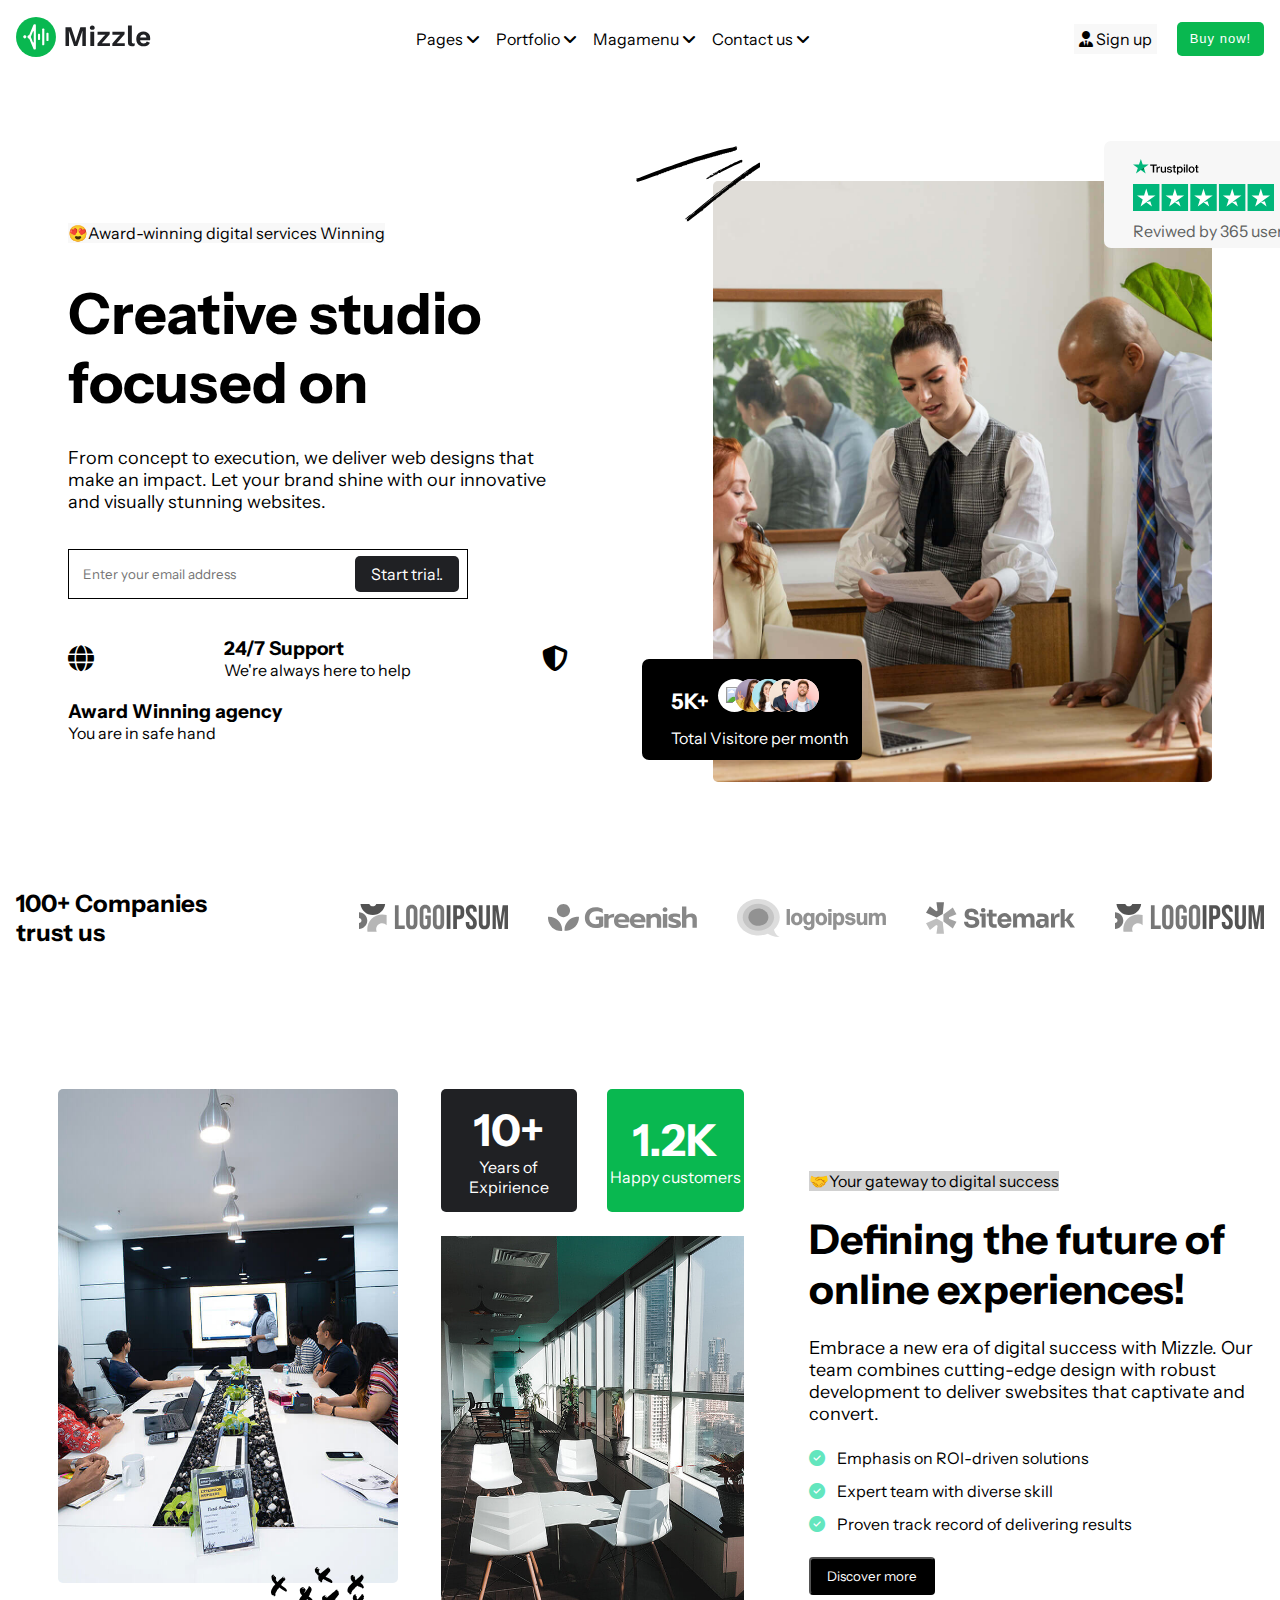
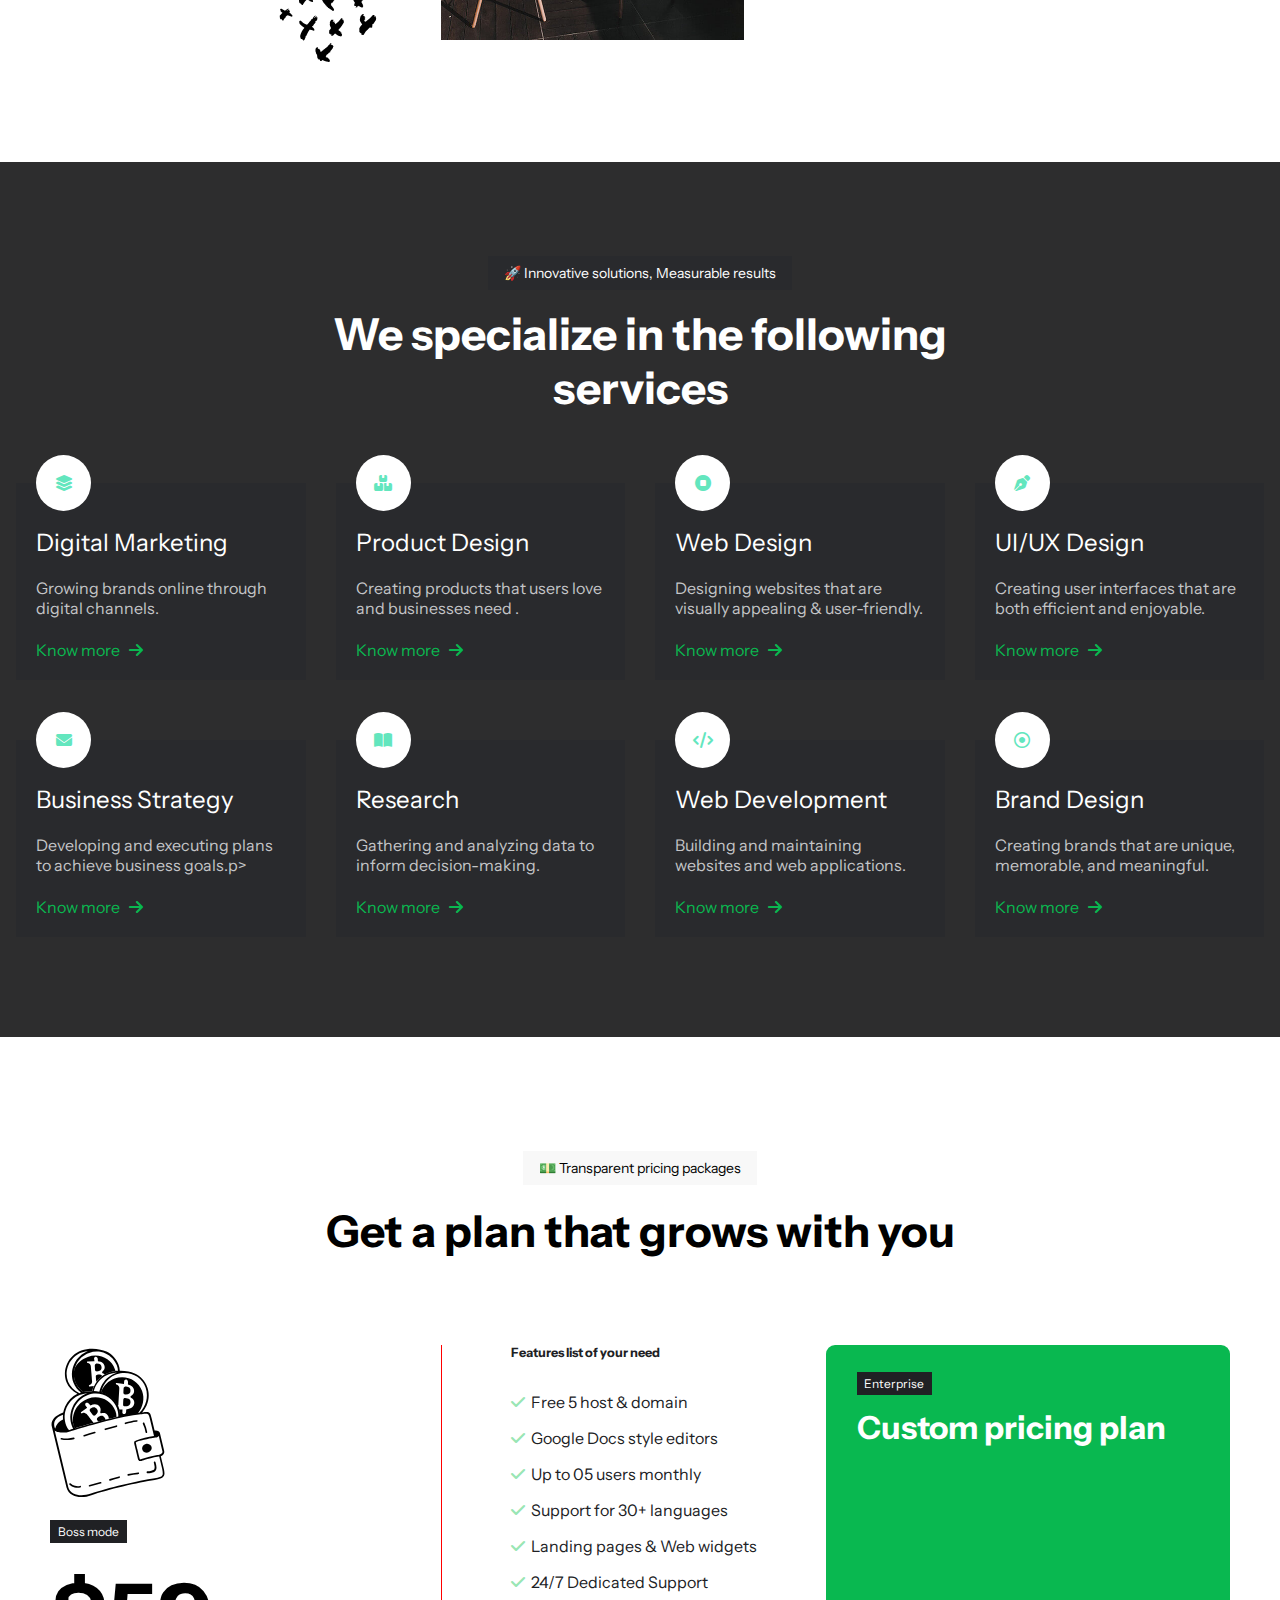
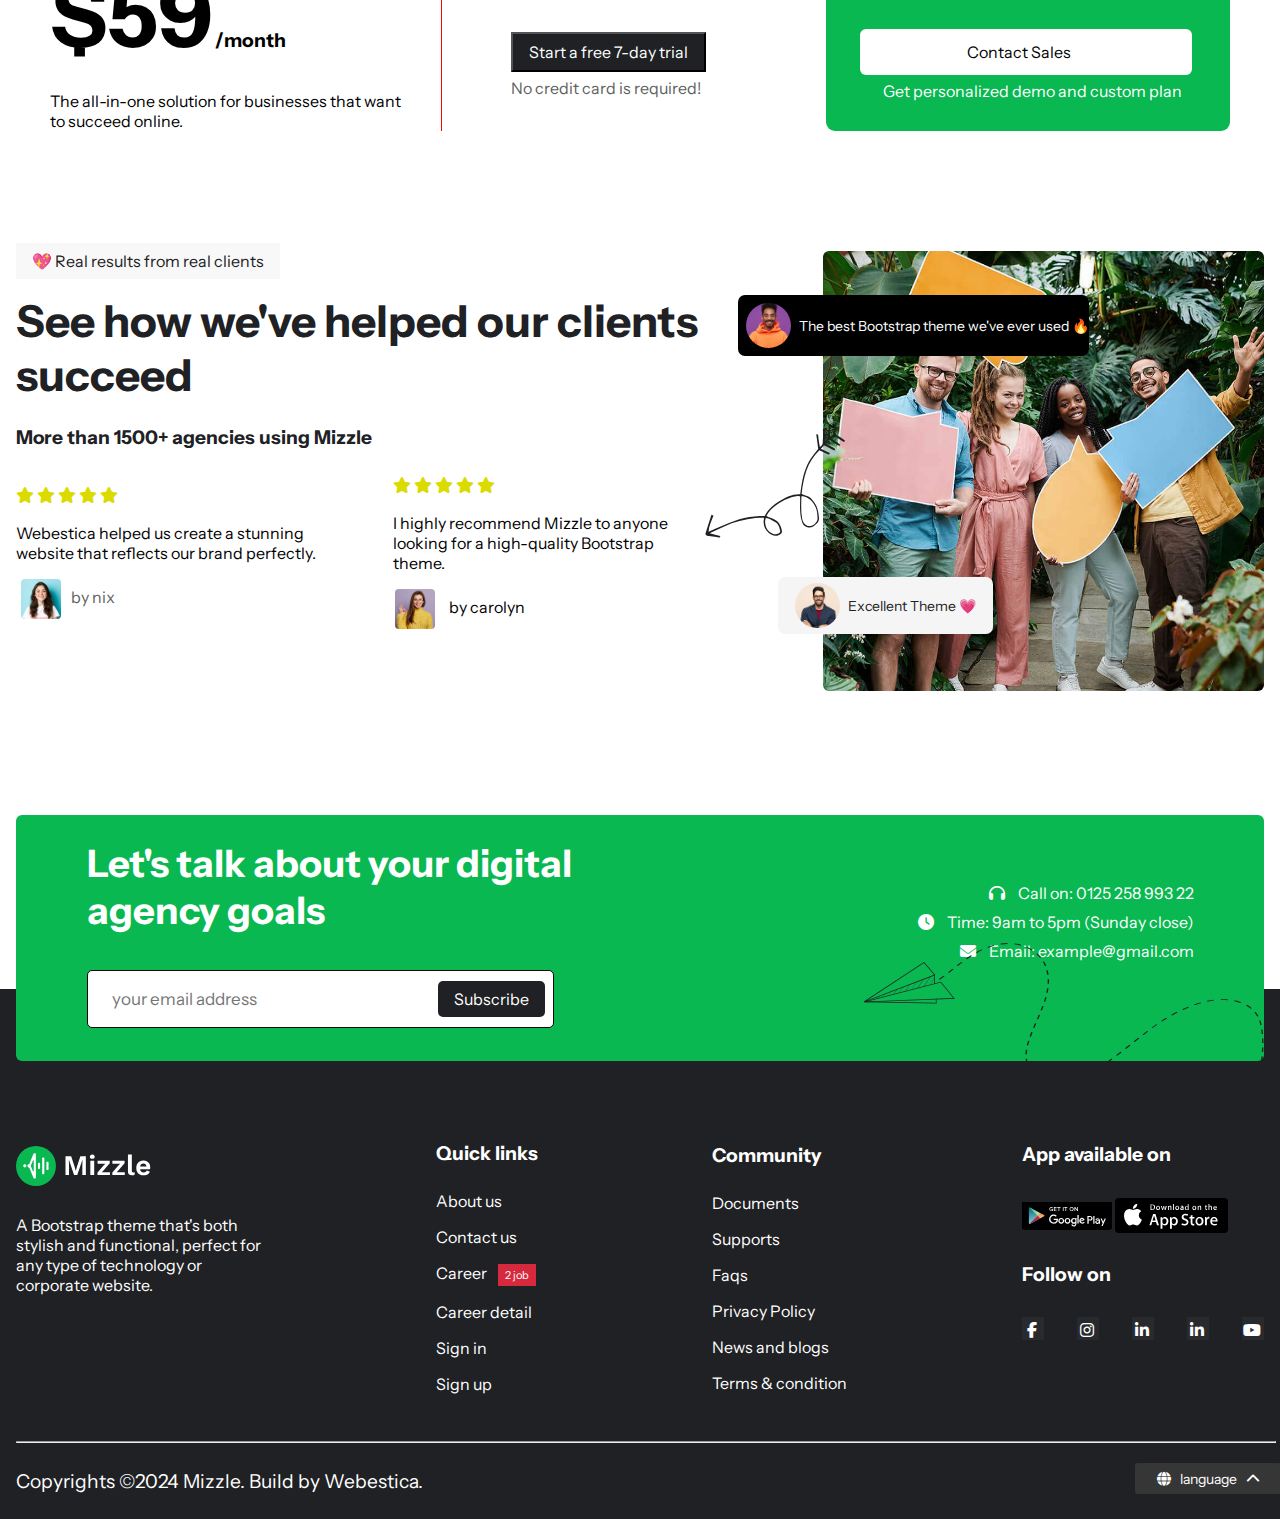
==== commit 54afcec7: "add" ====
--- a/Home Page/index.html
+++ b/Home Page/index.html
@@ -33,7 +33,7 @@
             <li>Contact us <i class="fa-solid fa-angle-down"></i></li>
           </ul>
           <div class="btn">
-            <i class="fa-solid fa-shield-halved theme"></i>
+           
             <buttonc class="sign-up">
               <i class="fa-solid fa-user-tie "></i> Sign up</buttonc
             >
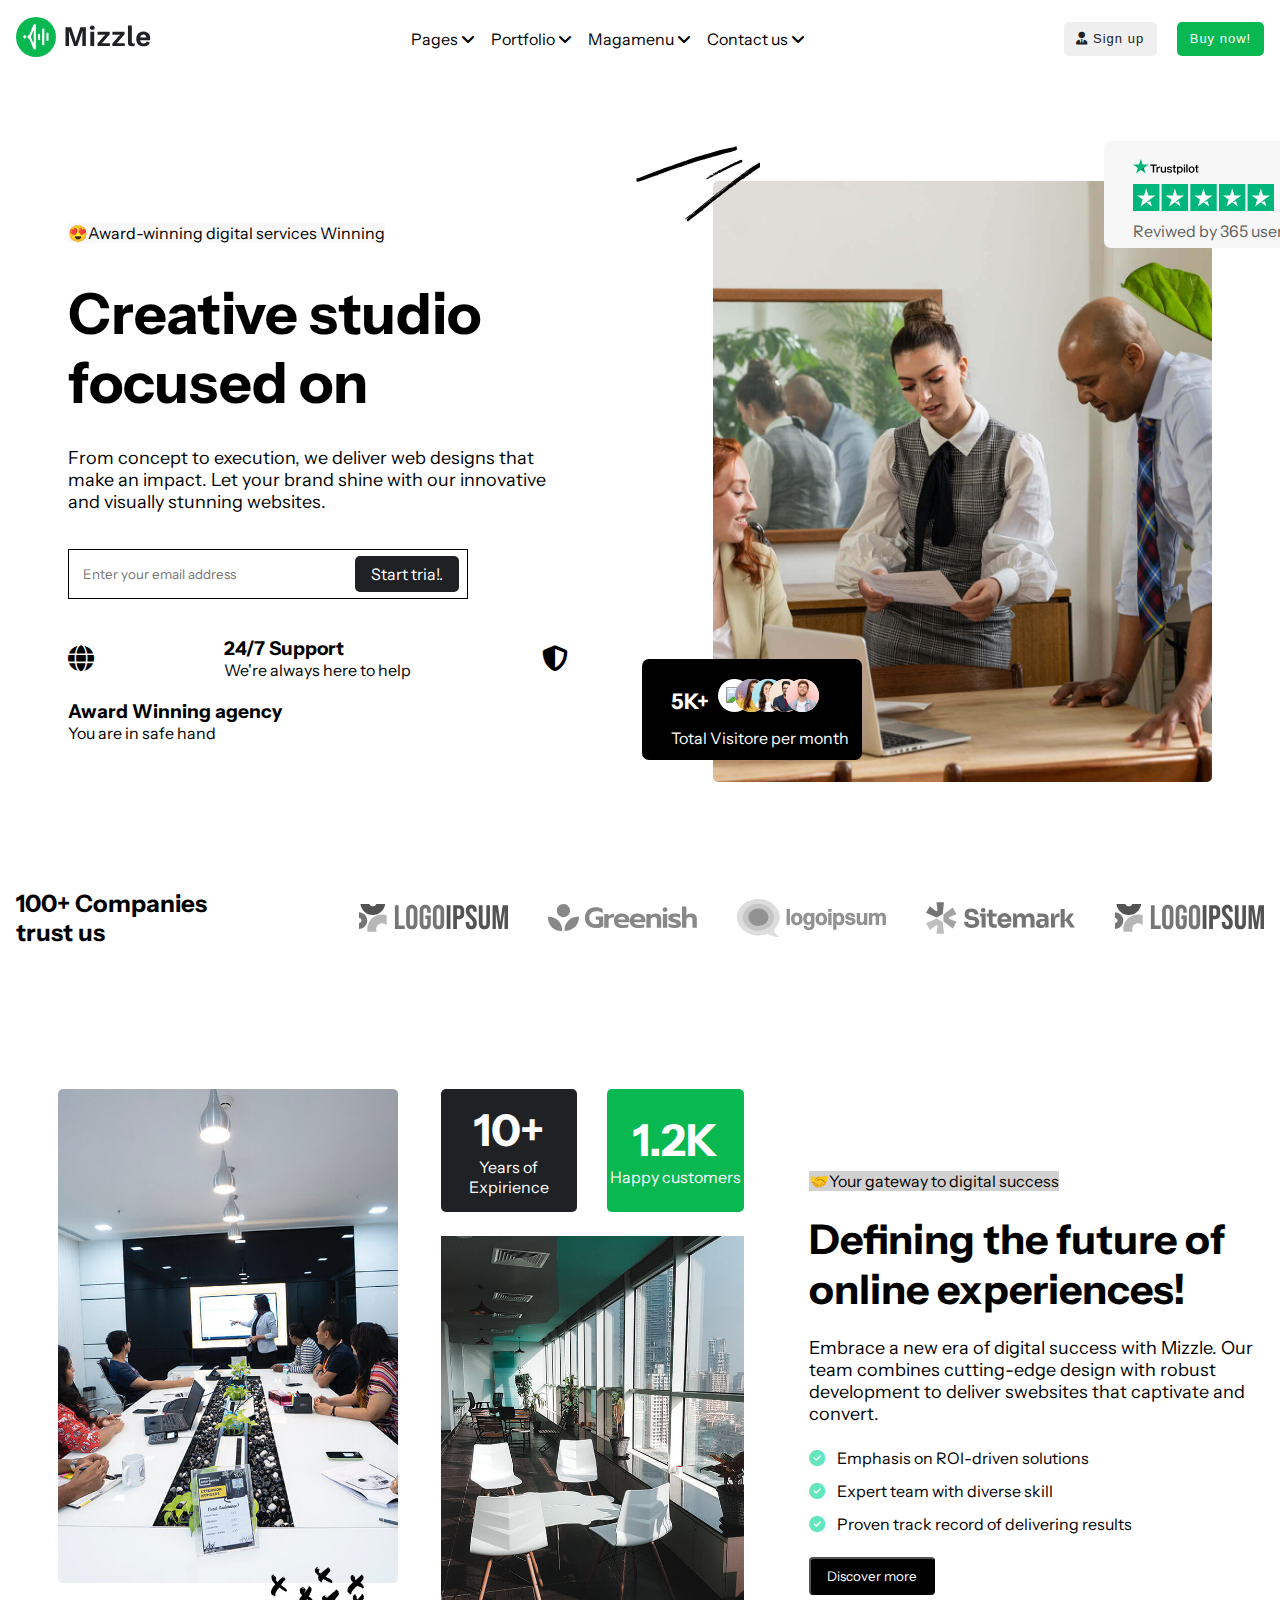
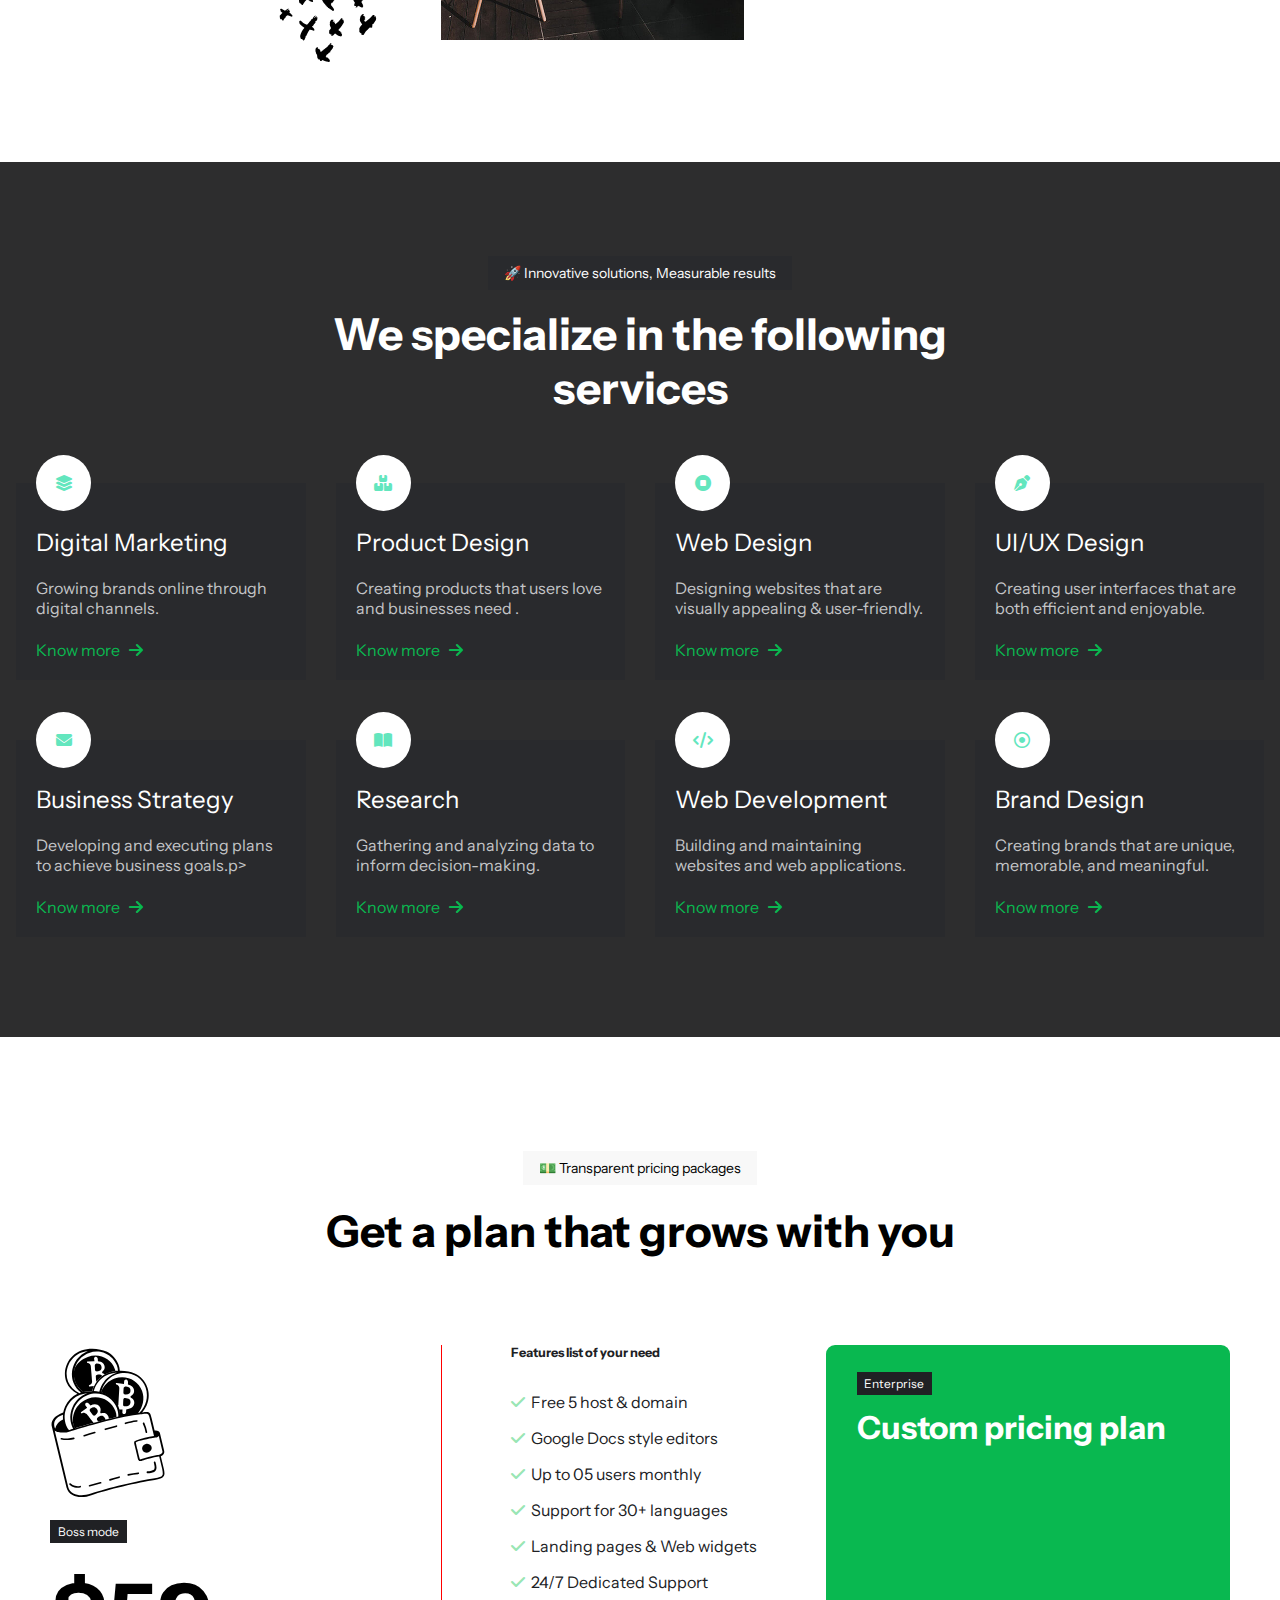
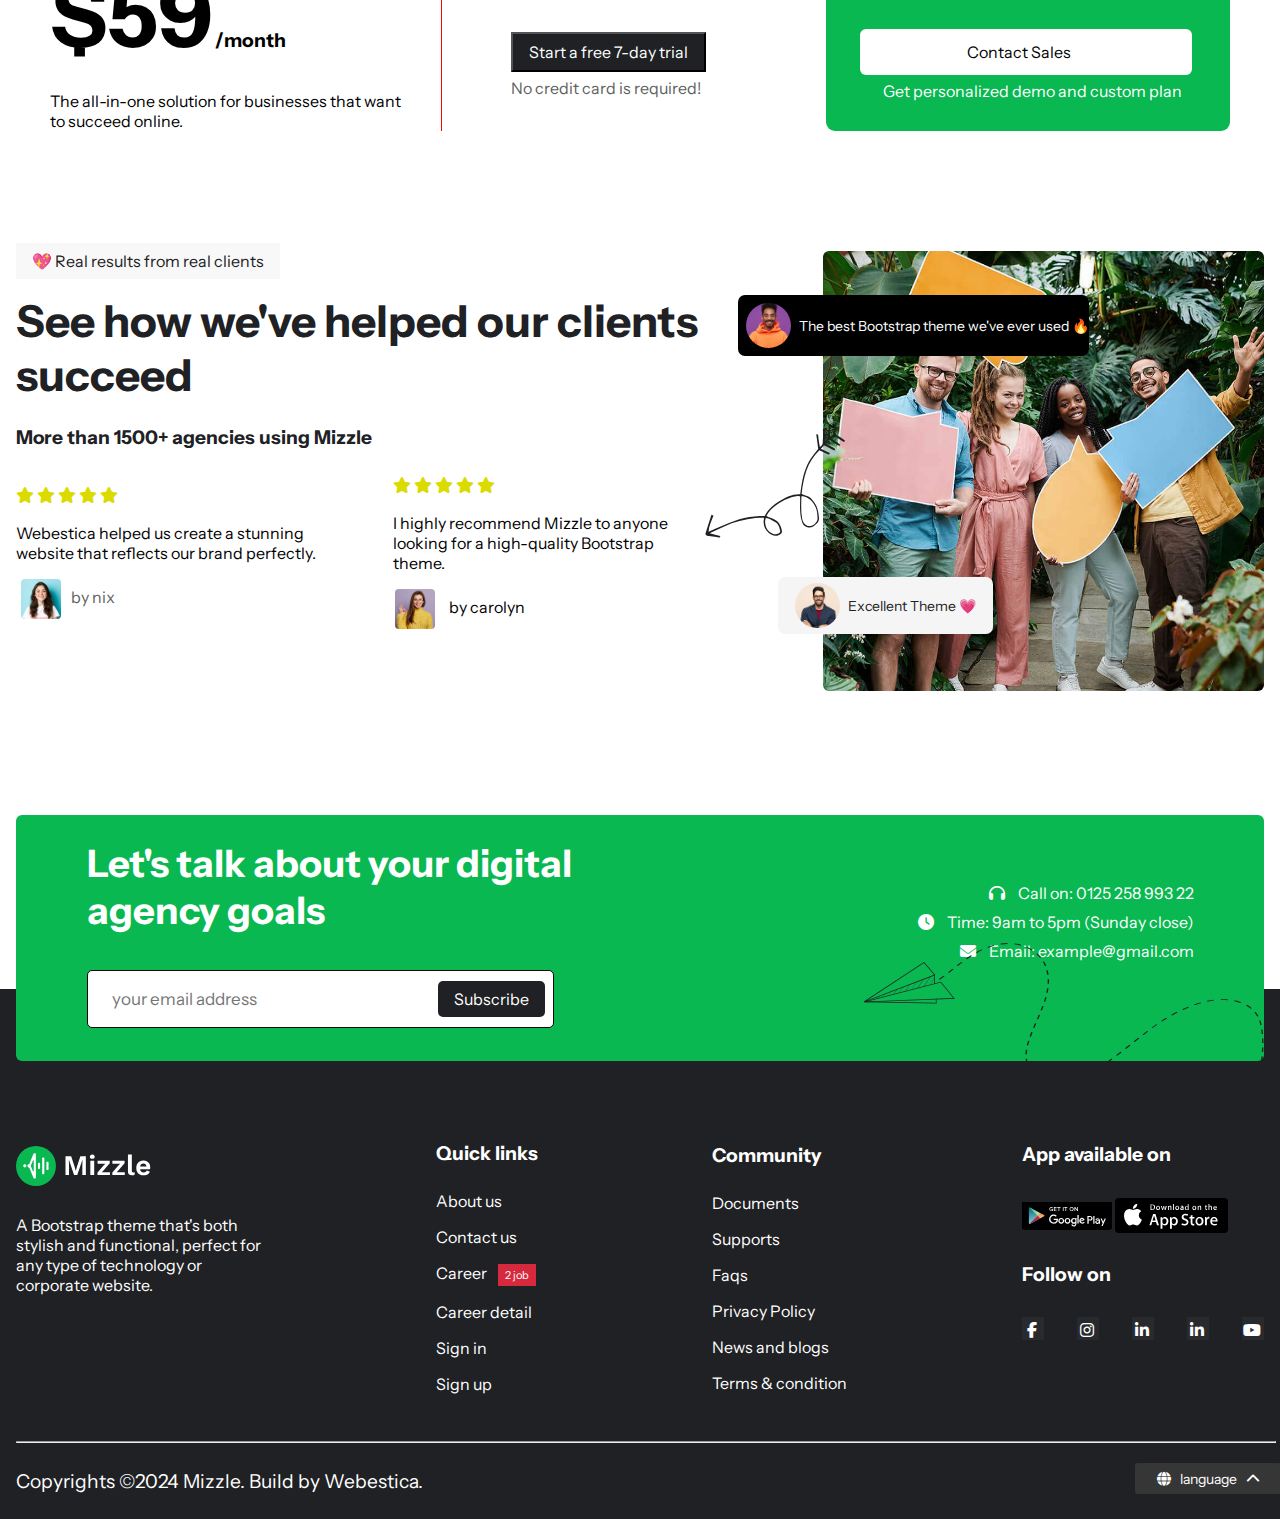
==== commit 589482a2: "add" ====
--- a/Home Page/index.html
+++ b/Home Page/index.html
@@ -34,8 +34,8 @@
           </ul>
           <div class="btn">
            
-            <buttonc class="sign-up">
-              <i class="fa-solid fa-user-tie "></i> Sign up</buttonc
+            <button class="sign-up">
+              <i class="fa-solid fa-user-tie "></i> Sign up</button
             >
             <button class="buy-btn">Buy now!</button>
           </div>
--- a/Home Page/index.css
+++ b/Home Page/index.css
@@ -170,14 +170,22 @@
   align-items: center;
   gap: 20px;
 }
-.sign-up {
-  background-color: rgba(245, 245, 245, 0.705);
-  padding: 5px;
+button.sign-up {
+  /* background-color: #09B850; */
+  padding: 9.5px 12.8px;
+  border: none;
+  border-radius: 5px;
+  font-size: 13px;
+  color: #202124;
+  transition: all .5s;
+  font-family: Inter, sans-serif;
+  font-weight: 500;
+  letter-spacing: 1px;
   cursor: pointer;
 }
 
-buttonc.sign-up:hover {
-  background-color: #f1f0f0;
+button.sign-up:hover {
+  background-color: #cbc4c4;
 }
 .theme:hover {
   cursor: pointer;
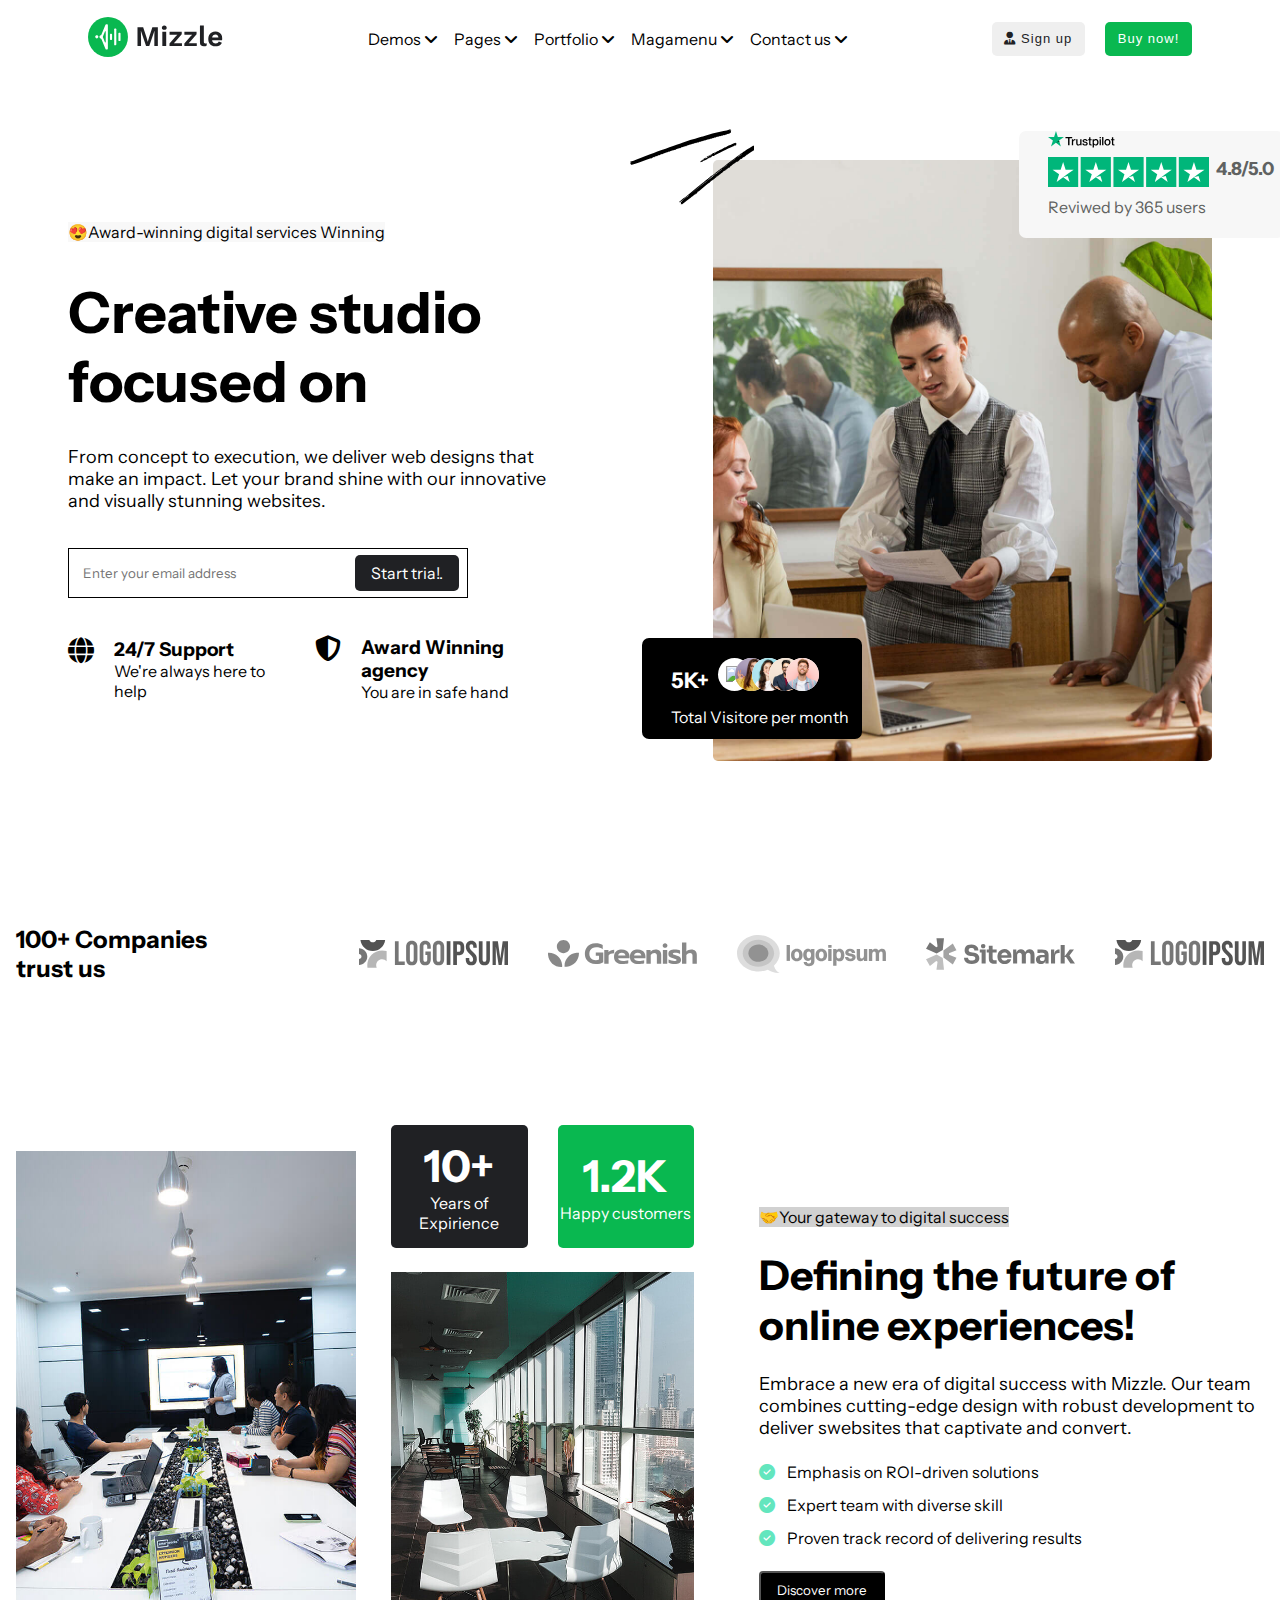
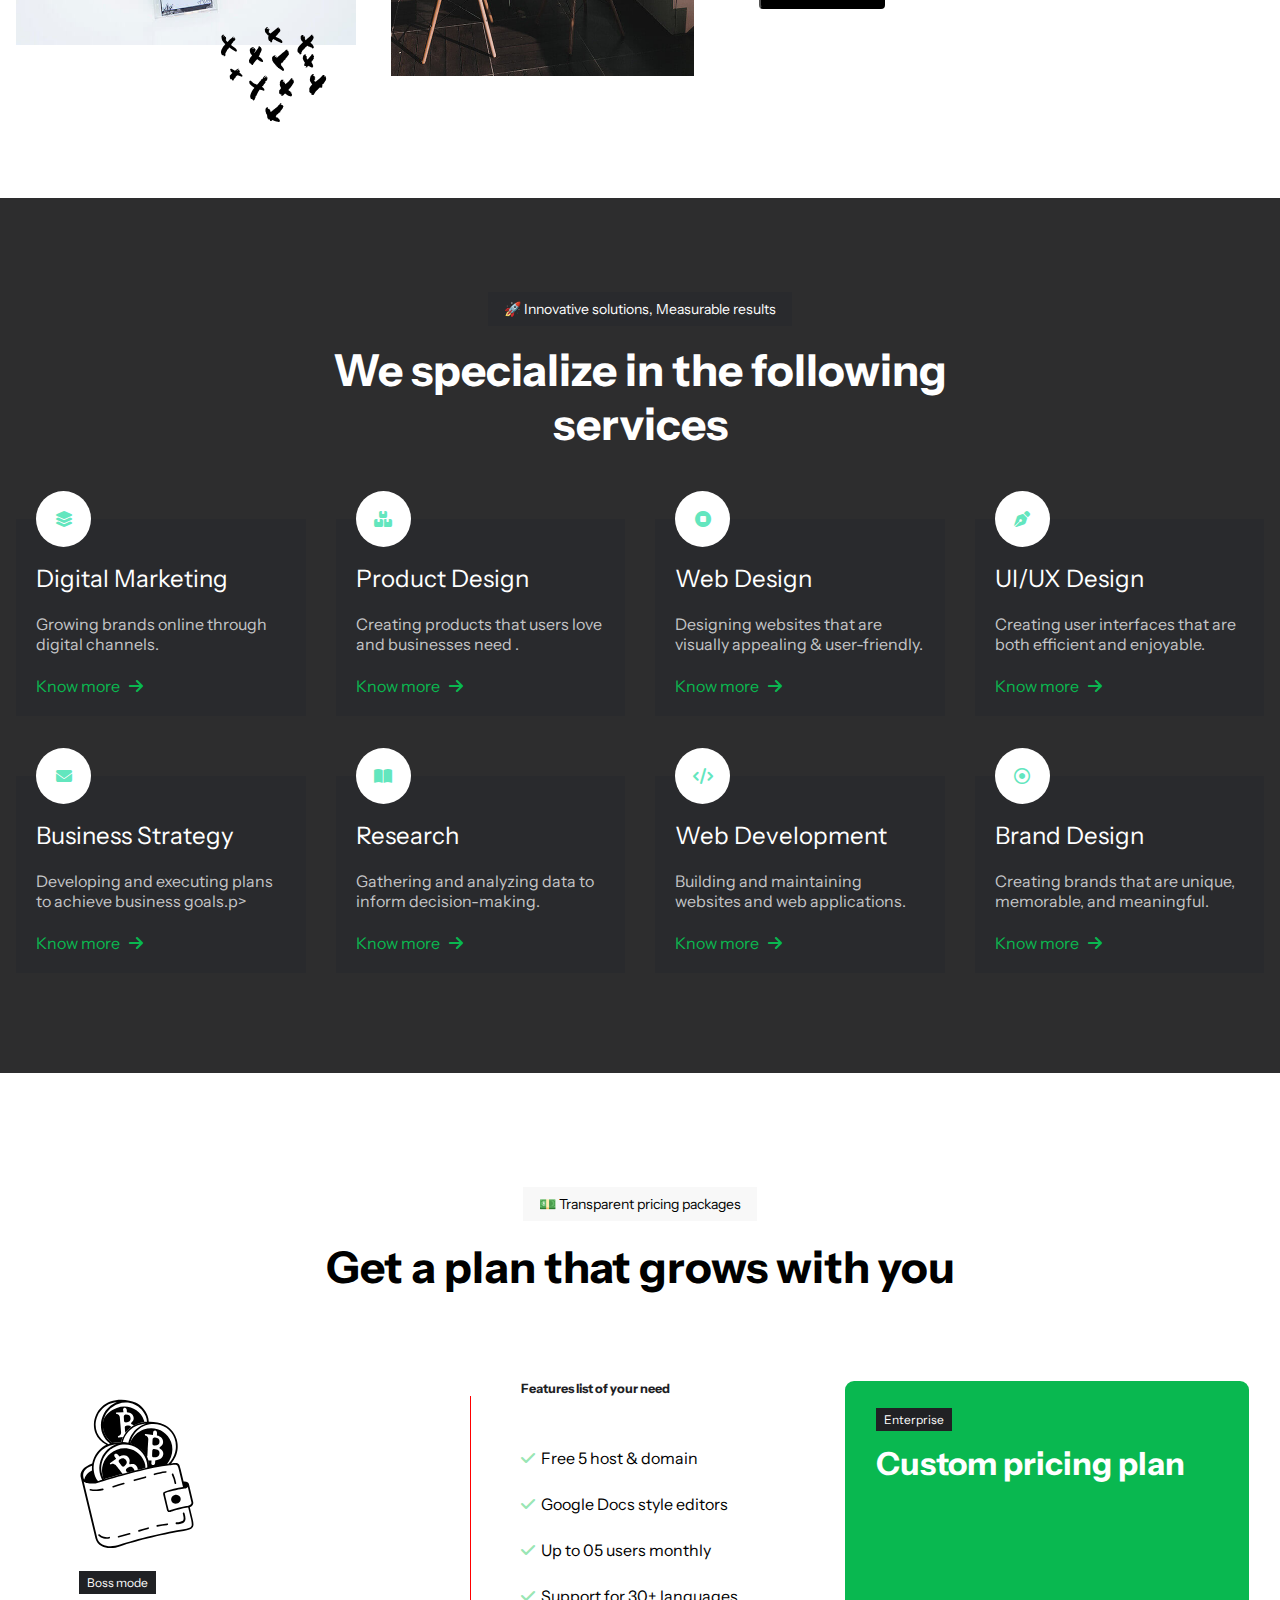
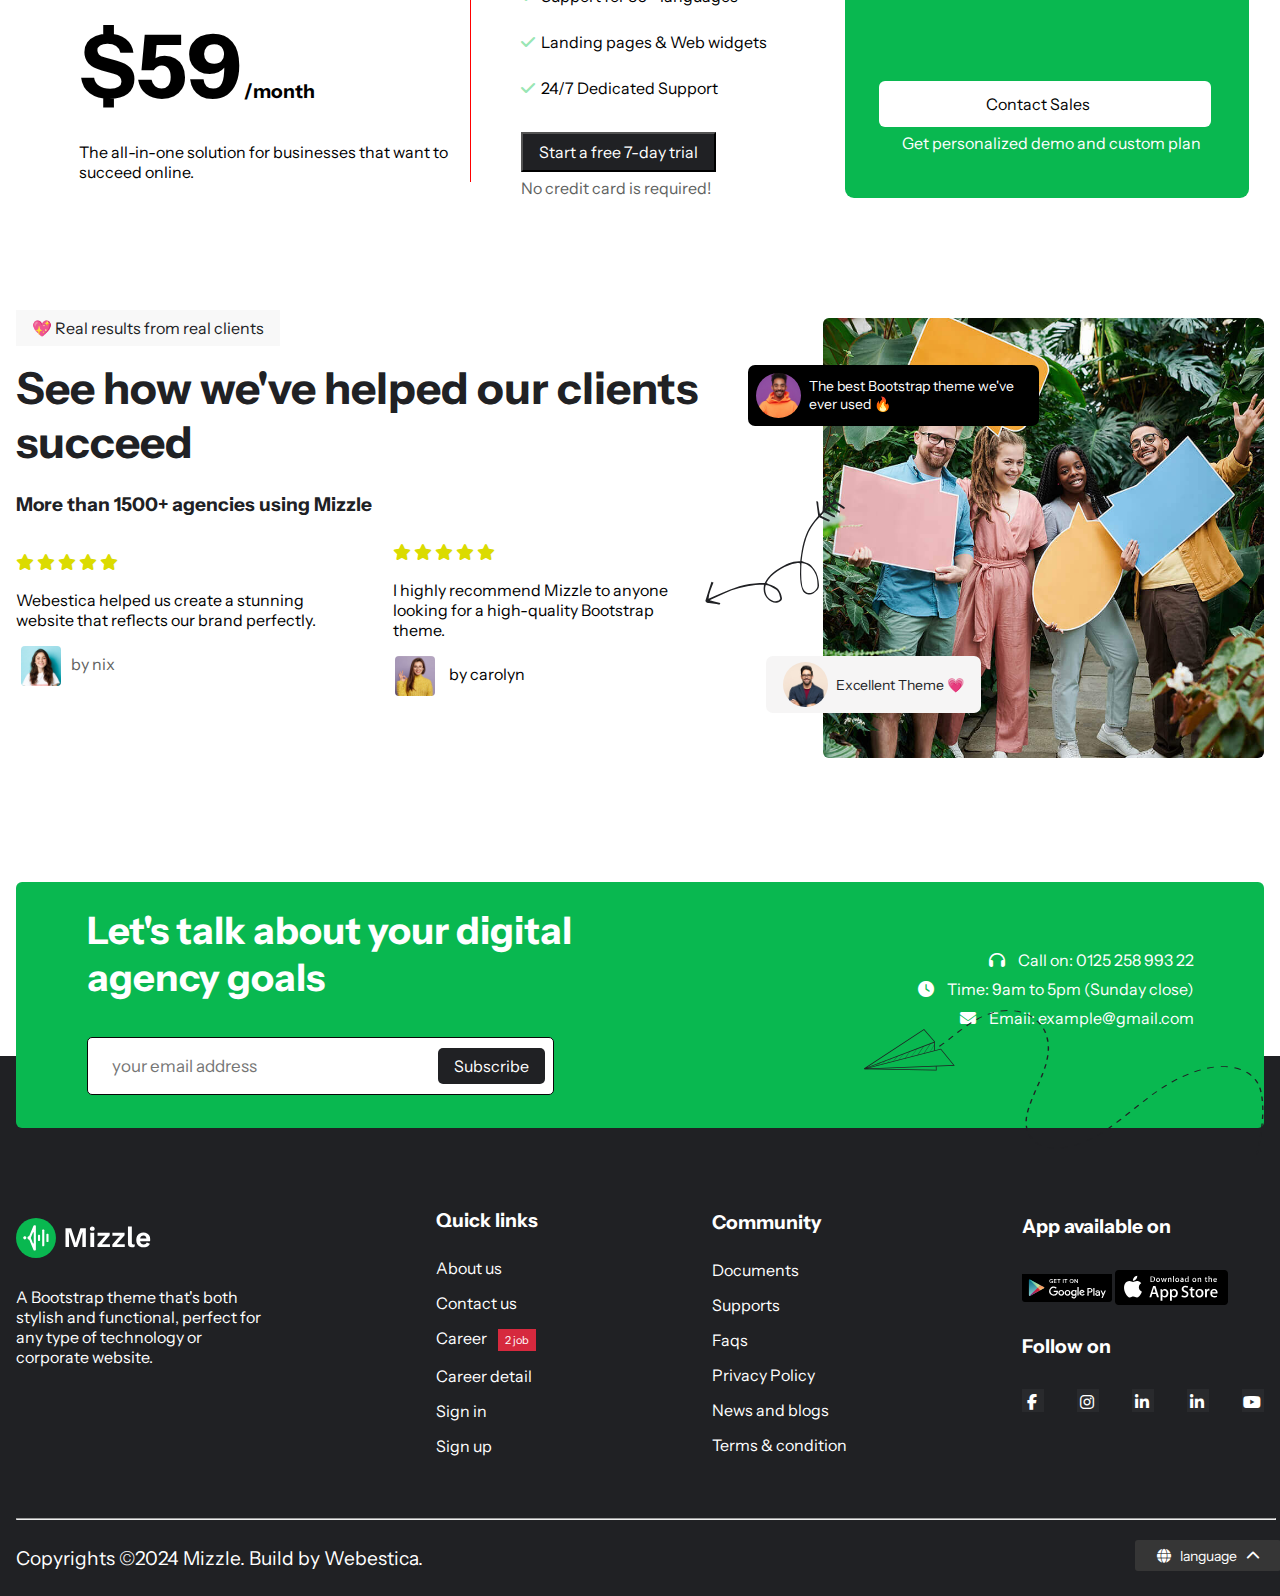
==== commit d95650a5: "res" ====
--- a/Home Page/index.html
+++ b/Home Page/index.html
@@ -26,7 +26,8 @@
             <img src="./Img/logo.svg" alt="" />
           </a>
 
-          <ul>
+          <ul class="header-list-1">
+            <li>Demos <i class="fa-solid fa-angle-down"></i></li>
             <li>Pages <i class="fa-solid fa-angle-down"></i></li>
             <li>Portfolio <i class="fa-solid fa-angle-down"></i></li>
             <li>Magamenu <i class="fa-solid fa-angle-down"></i></li>
@@ -38,6 +39,7 @@
               <i class="fa-solid fa-user-tie "></i> Sign up</button
             >
             <button class="buy-btn">Buy now!</button>
+            <button class="toggle-btn"><i class="fas fa-bars"></i></button>
           </div>
         </div>
       </div>
@@ -61,19 +63,22 @@
             </div>
            </form>
            <div class="help_support">
-            <div class="support_logo_1"><i class="fa-solid fa-globe"></i></div>
-            <div class="help_text_1">
+            <div class="support_logo_1"><i class="fa-solid fa-globe"></i>
+              <div class="help_text_1">
               <h6 class="Support">24/7 Support</h6>
-            <p>We're always here to help</p>
-            </div>
+            <p  class="help-text-1">We're always here to help</p>
+            </div>
+            </div>
+            
     
           <div class="support_logo_2">
             <i class="fa-solid fa-shield-halved"></i>
-          </div>
             <div class="help_text_2">
               <h6 class="Support">Award Winning agency</h6>
-            <p>You are in safe hand</p>
-            </div>
+            <p class="help-text-1">You are in safe hand</p>
+            </div>
+          </div>
+
     
            </div>
     
@@ -153,9 +158,9 @@
       <div class="comany_logos">
         <img src="./Img/01.svg" alt="">
         <img src="./Img/Comapany logo-2.svg" alt="">
-        <img src="./Img/comapany- logo-3.svg" alt="">
-        <img src="./Img/comapny logo 4.svg" alt="">
-        <img src="./Img/01.svg" alt="">
+        <img class="res-none-3" src="./Img/comapany- logo-3.svg" alt="">
+        <img class="res-none-4" src="./Img/comapny logo 4.svg" alt="">
+        <img class="res-none-5" src="./Img/01.svg" alt="">
       
 
       </div>
@@ -170,16 +175,17 @@
 
      <div class="section_3">
   <div class="container">
-   <div class="row">
+   <div class="section_-main-row">
     <div class="col">
-      <div class="row">
+      <div class="left-side-row">
         <div class="col">
           <div class="left_img_1">
-            <img class="left_img_1" src="./Img/02.jpg" alt="">
-          </div>
-          <div class="birds-logo">
-            <img src="Img/Birds.svg" class="birds-img" alt="">
-          </div>
+            <img class="left_img_1-main" src="./Img/02.jpg" alt="">
+            <div class="birds-logo">
+              <img src="Img/Birds.svg" class="birds-img" alt="">
+            </div>
+          </div>
+         
 
         </div>
        
@@ -198,9 +204,7 @@
             </div>
             <img class="left_img_chair" src="./Img/01 (1).jpg" alt="">
           </div>
-      
-      
-   
+
         </div>
       </div>
     </div>
@@ -414,6 +418,7 @@
             </div>
             <div class="sale_paln">
               <div class="sale_price">
+              <div class="sale-price-row-1">
                 <div class="dollar_logo-price">
                   <img class="dollar_logo" src="./Img/doller logo.svg" alt="">
                 </div>
@@ -427,29 +432,35 @@
                   </div>
                  </div>
                   <div class="solution">
-                    <p class="plan-solution">The all-in-one solution for businesses that want <br> to  succeed online.</p>
-                  </div>                
-              </div>
-              <div class="free_plan"> 
-                <div class="free_plan_header">
-                  <h6>Features list of your need</h6>
-                </div>
-                <div class="plan_list">
-                  
-                  <ul class="plan-list-li">
-                    <li><i class="fa-solid fa-check right-sign" style="color: #99e6b4;"></i>Free 5 host & domain</li>
-                    <li><i class="fa-solid fa-check right-sign " style="color: #99e6b4;"></i>Google Docs style editors</li>
-                    <li><i class="fa-solid fa-check right-sign" style="color: #99e6b4;"></i>Up to 05 users monthly</li>
-                    <li><i class="fa-solid fa-check right-sign" style="color: #99e6b4;"></i>Support for 30+ languages</li>  
-                    <li><i class="fa-solid fa-check right-sign" style="color: #99e6b4;"></i>Landing pages & Web widgets</li>
-                    <li><i class="fa-solid fa-check right-sign " style="color: #99e6b4;"></i>24/7 Dedicated Support</li>     
-                  </ul>
-                </div>
-                <div class="free_plan">
-                  <button class="free_plan_btn" >Start a free 7-day trial</button>
-                </div>
-                <p class="credit-info">No credit card is required!</p>
-              </div>
+                    <p class="plan-solution">The all-in-one solution for businesses that want  to  succeed online.</p>
+                  </div>   
+              </div>  
+               <div class="sale-price-ro-2">
+                <div class="free_plan"> 
+                  <div class="free_plan_header">
+                    <h6>Features list of your need</h6>
+                  </div>
+                  <div class="plan_list">
+                    
+                    <ul class="plan-list-5">
+                      <li class="plan-list-li-5"><i class="fa-solid fa-check right-sign " style="color: #99e6b4;"></i>Free 5 host & domain</li>
+                      <li class="plan-list-li-5"><i class="fa-solid fa-check right-sign  " style="color: #99e6b4;"></i>Google Docs style editors</li>
+                      <li class="plan-list-li-5"><i class="fa-solid fa-check right-sign " style="color: #99e6b4;"></i>Up to 05 users monthly</li>
+                      <li class="plan-list-li-5"><i class="fa-solid fa-check right-sign " style="color: #99e6b4;"></i>Support for 30+ languages</li>  
+                      <li class="plan-list-li-5"><i class="fa-solid fa-check right-sign " style="color: #99e6b4;"></i>Landing pages & Web widgets</li>
+                      <li class="plan-list-li-5"><i class="fa-solid fa-check right-sign  " style="color: #99e6b4;"></i>24/7 Dedicated Support</li>     
+                    </ul>
+                  </div>
+                  <div class="free_plan">
+                    <button class="free_plan_btn" >Start a free 7-day trial</button>
+                  </div>
+                  <p class="credit-info">No credit card is required!</p>
+                </div>  
+               </div>         
+              </div>
+            
+
+              
               <div class="get_plan">
                <div class="plan-header">
                 <span class="plan-header-text">Enterprise</span>
@@ -537,21 +548,22 @@
                     <div class="right-side-all-contant">
                     <div class="right-client-main-img">
                       <img class="ight-client-main" src="./Img/all-client-img.jpg" alt="">
-                    </div>
-                    <div class="right-side-them-img">
-                      <div class="bootstrap-theme">
-                        <img  class="bootstrap-img" src="./Img/rIGHT-CLIENT-1.jpg" alt="">
-                        <p class="bootstrap-text">The best Bootstrap theme we've ever used 🔥</p>
-
+                      <div class="right-side-them-img">
+                        <div class="bootstrap-theme">
+                          <img  class="bootstrap-img" src="./Img/rIGHT-CLIENT-1.jpg" alt="">
+                          <p class="bootstrap-text">The best Bootstrap theme we've ever used 🔥</p>
+  
+                        </div>
+                        <div class="excellent-theme">
+                          <img class="excellent-img" src="./Img/rIGHT-CLIENT-2.jpg" alt="">
+                          <p class="excellent-text">Excellent Theme 💗</p>
+                        </div>
+                        <div class="decoration-arrow">
+                          <img src="./Img/Right-svg-6.svg" alt="">
+                        </div>
                       </div>
-                      <div class="excellent-theme">
-                        <img class="excellent-img" src="./Img/rIGHT-CLIENT-2.jpg" alt="">
-                        <p class="excellent-text">Excellent Theme 💗</p>
-                      </div>
-                      <div class="decoration-arrow">
-                        <img src="./Img/Right-svg-6.svg" alt="">
-                      </div>
-                    </div>
+                    </div>
+                 
                 
                     </div>
                 </div>
@@ -614,23 +626,23 @@
             <div class="footer_menu">
               <h6 class="menu_header">Quick links</h6>
               <ul class="footer_list">
-                <li>About us</li>
-                <li>Contact us</li>
-                <li>Career <button class="job-btn">2 job</button> </li>
-                <li>Career detail </li>
-                <li>Sign in</li>
-                <li>Sign up</li>
+                <li class="footer_list-li">About us</li>
+                <li class="footer_list-li">Contact us</li>
+                <li class="footer_list-li">Career <button class="job-btn">2 job</button> </li>
+                <li class="footer_list-li">Career detail </li>
+                <li class="footer_list-li">Sign in</li>
+                <li class="footer_list-li">Sign up</li>
               </ul>
             </div>
             <div class="footer_community">
               <h6 class="menu_header">Community</h6>
               <ul class="footer_list">
-                <li>Documents</li>
-                <li>Supports </li>
-                <li>Faqs</li>
-                <li>Privacy Policy</li>
-                <li>News and blogs</li>
-                <li>Terms &amp; condition</li>
+                <li class="footer_list-li">Documents</li>
+                <li class="footer_list-li">Supports </li>
+                <li class="footer_list-li">Faqs</li>
+                <li class="footer_list-li">Privacy Policy</li>
+                <li class="footer_list-li">News and blogs</li>
+                <li class="footer_list-li">Terms &amp; condition</li>
               </ul>
             </div>
             <div class="footer_app">
--- a/Home Page/index.css
+++ b/Home Page/index.css
@@ -48,7 +48,6 @@
   padding: 0px 0px;
 }
 
-
 a {
   text-decoration: none;
   display: inline-block;
@@ -103,13 +102,12 @@
 header {
   width: 100%;
   padding: 17px 0;
-  /* position: fixed;
+  position: fixed;
   width: 100%;
   z-index: 1;
   background-color: #ffffff;
-  top: 0; */
-}
-
+  top: 0;
+}
 
 .container_header {
   max-width: 1200px;
@@ -127,15 +125,21 @@
   align-items: center;
 }
 
-.header_menu,
-ul {
+.header-list-1 {
   display: flex;
   justify-content: space-between;
   gap: 16px;
 }
+
 li {
   list-style-type: none;
 }
+
+li.plan-list-li-5 {
+  padding-top: 26px;
+  padding-bottom: 0px;
+}
+
 li.Sign-up {
   padding-left: 20px;
 }
@@ -148,13 +152,13 @@
   padding-left: 2px;
 }
 .buy-btn {
-  background-color: #09B850;
+  background-color: #09b850;
   padding: 9.5px 12.8px;
   border: none;
   border-radius: 5px;
   font-size: 13px;
   color: white;
-  transition: all .5s;
+  transition: all 0.5s;
   font-family: Inter, sans-serif;
   font-weight: 500;
   letter-spacing: 1px;
@@ -162,7 +166,7 @@
 }
 .buy-btn:hover {
   color: #ffffff;
-  background-color: #089C44;
+  background-color: #089c44;
 }
 .btn {
   display: flex;
@@ -177,7 +181,7 @@
   border-radius: 5px;
   font-size: 13px;
   color: #202124;
-  transition: all .5s;
+  transition: all 0.5s;
   font-family: Inter, sans-serif;
   font-weight: 500;
   letter-spacing: 1px;
@@ -194,11 +198,55 @@
 .theme {
   cursor: pointer;
 }
+button.toggle-btn {
+  display: none;
+
+}
+button.toggle-btn i{
+  font-size: 20px;
+  background-color: #ebebeb;
+  padding: 5px 5px;
+}
+/* Media Query */
+@media (max-width: 1200px) {
+  .plan-list-li-5 {
+    padding-top: 16px;
+    padding-bottom: 5px;
+  }
+}
+
+/* Header 767px */
+@media (max-width: 767px){
+  .header_menu {
+    display: flex;
+    justify-content: space-between;
+    align-items: center;
+}
+.header-list-1 {
+  display: none;
+}
+button.toggle-btn {
+  display: block;
+  border: none;
+  border-radius: 33px;
+  cursor: pointer;
+}
+
+
+}
+
+@media (max-width: 412px){
+  .buy-btn {
+    display: none;
+  }
+  button.sign-up {
+    display: none;
+  }
+}
 /* Header end */
 
 /*  Footer */
-
-
+li.footer_list-li {padding-bottom: 15px;}
 
 footer {
   background-color: #202124;
@@ -208,7 +256,6 @@
   padding-top: 72px;
   margin: 0;
   width: 100%;
-  
 }
 .container {
   width: 100%;
@@ -228,7 +275,6 @@
   width: 100%;
   max-width: 136px;
 }
-
 .footer_logo .header_logo {
   margin-bottom: 25px;
 }
@@ -300,17 +346,22 @@
 
 button.job-btn {
   font-size: 11px;
-  margin:  0 0 0 8px;
+  margin: 0 0 0 8px;
   padding: 3.93px 7.31px;
-  background-color: #D6293e;
+  background-color: #d6293e;
   border: 0px solid black;
   color: #ffffff;
 }
 
-/* END footer */
+
+
 .sale_price {
-  padding-right: 40px;
-  border-right: 1px solid #f00;
+  /* padding-right: 40px; */
+
+  display: flex;
+  justify-content: center;
+  align-items: center;
+  gap: 50px;
 }
 
 .all_midia {
@@ -326,7 +377,7 @@
   /* padding-right: 26px; */
   /* padding-top: 70px; */
   align-items: center;
-  padding:  26px 0 0 0;
+  padding: 26px 0 0 0;
 }
 a.country {
   background-color: #d87a0f;
@@ -339,15 +390,126 @@
   color: white;
 }
 
+
+/* Media Query */
+
+@media (max-width: 1200px) {
+  .header_logo img {
+    height: 40px;
+    display: block;
+    width: 100%;
+    max-width: 121px;
+  }
+}
+
+@media (max-width: 767px) {
+  .header_logo img {
+    height: 40px;
+    display: block;
+    width: 100%;
+    max-width: 121px;
+  }
+
+
+.footer_contant {
+  display: flex;
+  align-items: center;
+  justify-content: space-between;
+  padding-top: 90px;
+  flex-wrap: wrap;
+  column-gap: 14%;
+}
+.footer_app {
+  margin: 63px 267px 0;
+}
+}
+
+@media (max-width: 412px){
+  .sale_price {
+    display: flex;
+    justify-content: center;
+    align-items: center;
+    gap: 50px;
+    display: flex;
+    flex-direction: column;
+}
+.sale-price-row-1 {
+  width: 50%;
+  border-right: none;
+}
+li.plan-list-li-5 {
+  padding-top: 0;
+  /* padding-bottom: 0px; */
+}
+
+.free_plan_header {
+  font-size: 35px;
+  margin: 0 0 26px;
+  color: #202124;
+}
+
+button.free_plan_btn {
+  font-size: 19px;
+  margin: 5px 0 6px;
+  padding: 9px 17px;
+  background-color: #202124;
+  color: #ffffff;
+  cursor: pointer;
+}
+
+}
+
+@media (max-width: 412px){
+
+  .footer_app {
+    margin: 34px 0 0 42px;
+}
+
+.last_footer {
+  display: flex
+;
+  justify-content: space-between;
+  /* padding-left: 100px; */
+  /* padding-right: 26px; */
+  /* padding-top: 70px; */
+  align-items: center;
+  padding: 27px 0 0 0;
+  flex-direction: column;
+  gap: 26px;
+}
+.menu_header {
+  font-size: 1.2rem;
+  padding-bottom: 26px;
+  text-align: center;
+}
+
+footer{
+  padding-top: 111px;
+}
+
+}
+
+
+@media (max-width: 412px){
+  header{
+    position: unset
+  }
+}
+
 /* Footer END      */
 
 /* Section :- 1 */
+.studio_img {
+  position: relative;
+}
 .creative_studio_img {
   display: flex;
   justify-content: space-evenly;
   align-items: center;
   flex-wrap: wrap;
-  padding: 103px 0;
+  padding: 160px 0;
+
+  /* padding: 103px 0; */
 }
 
 .creative_studio_img .row > div {
@@ -363,6 +525,7 @@
   flex-wrap: wrap;
   column-gap: 145px;
 }
+
 
 /* Studio section */
 span.digital {
@@ -427,6 +590,7 @@
   width: 100%;
   max-width: 503px;
 }
+
 .start_btn {
   background-color: #202124;
   color: white;
@@ -439,28 +603,32 @@
 }
 .help_support {
   display: flex;
-  gap: 20px;
+  gap: 20px; /* Default gap for smaller screens */
   margin-top: 38px;
   align-items: center;
   justify-content: space-between;
-  flex-wrap: wrap;
-}
+  
+}
+
 h6.Support {
   font-size: 19px;
 }
+.help-text-1{
+  font-size:16px
+}
 .support_logo_1 {
   font-size: 26px;
-}
-.support_logo_2{
+  display: flex;
+  gap: 20px;
+}
+.support_logo_2 {
   font-size: 26px;
-
+  display: flex;
+  gap: 20px;
 }
 
 /* END Studio section */
-
 /*  Studio section_img...........*/
-
-
 
 ._view_img {
   display: flex;
@@ -479,16 +647,16 @@
   margin-top: -127px;
   margin-left: -71px;
 }
-.studio_main_img {
+/* .studio_main_img {
   position: relative;
-}
+} */
 
 img.studio_main {
-  border-radius: 5px ;
-}
-
-img.left_img_1 {
   border-radius: 5px;
+}
+
+.left_img_1 {
+  position: relative;
 }
 .para_text_studio {
   margin-top: 30px;
@@ -496,34 +664,37 @@
 
 .visitore_wrap_rate {
   height: 107px;
-  width: 245px;
+  width: 265px;
   background-color: #f7f7f7;
   color: rgb(12, 12, 12);
   padding-left: 29px;
-  padding-top: 18px;
+  /* padding-top: 18px; */
   border-radius: 7px;
   position: absolute;
-  margin-top: -645px;
-  margin-left: 391px;
+  /* margin-top: -645px; */
+  /* margin-left: 391px; */
   color: #606261;
+  top: 0;
+  right: 0;
+  margin: -29px -72px 0 0;
+  /* text-align: center; */
 }
 
 
 .visitor_logo {
   width: 82px;
 }
-.rate_img{
-   display: flex;
-   flex-direction: column;
-}
-
-
-.rate_text{
+.rate_img {
+  display: flex;
+  flex-direction: column;
+}
+
+.rate_text {
   color: var(--bs-gray-900);
   font-size: 27px;
   padding-right: 10px;
 }
-.rate_logo_text{
+.rate_logo_text {
   display: flex;
   margin-top: 5px;
   gap: 7px;
@@ -539,19 +710,126 @@
 }
 /*  END  Studio section_img........... */
 
+
+/* Media Query */
+@media (max-width: 1200px) {
+  .creative_studio_img .row {
+    display: flex;
+    align-items: center;
+    justify-content: center;
+    flex-wrap: wrap;
+    column-gap: 145px;
+  }
+
+  .visitore_wrap_rate {
+    height: 107px;
+    width: 245px;
+    background-color: #f7f7f7;
+    color: rgb(12, 12, 12);
+    padding-left: 29px;
+    padding-top: 18px;
+    border-radius: 7px;
+    position: absolute;
+    /* margin-top: -644px; */
+    /* margin-left: 262px; */
+    color: #606261;
+    margin: -28px -41px 0 0;
+  }
+
+  .help_support {
+    display: flex;
+    gap: 0; /* Override gap for screens 1200px and wider */
+  }
+    .studio_img .studio_main_img img {
+      width: 100%;
+      max-width: 420px;
+    }
+  
+}
+
+
+/* Media Query 1024 */
+@media (max-width: 1024px){
+  .creative_studio_img .row{
+    flex-direction: column;
+    gap: 100px;
+
+  }
+
+  .studio_img{
+   margin:0 50px
+  }
+  .creative_studio_img .row > div{
+    max-width: 80%;
+    
+  }
+  .studio_img .studio_main_img img {
+    max-width: 100%;
+   
+  }
+}
+
+
+/* section-1 475px */
+@media (max-width: 475px) {
+  .help_support {
+    display: flex;
+    flex-direction: column;
+}
+.input_field {
+  border: 1px solid black;
+  width: 145%;
+  padding: 12px 8px;
+  margin: 8px 0;
+  height: 81px;
+  margin-top: 36px;
+  display: flex;
+  align-items: center;
+  justify-content: space-between;
+}
+.studio_text {
+  margin-top: 35px;
+  font-size: 37px;
+  max-width: 137%;
+}
+
+}
+
+@media (max-width: 412px){
+  .input_field{
+    width: 100%;
+    height: auto;
+  }
+
+  .help_support {
+    display: flex;
+    flex-direction: column;
+    justify-content: center;
+    align-items: start;
+    gap: 19px;
+}
+
+          
+  
+  
+
+}
 /* end  Section :- 1 *************************************************************/
 
-
 /* Section -2 */
-.name_logo_company{
+
+
+
+.name_logo_company {
   display: flex;
   align-items: center;
   justify-content: space-between;
 }
+
 /* .company_details{
   margin-top: 43px;
 } */
-.comany_logos{
+.comany_logos {
   display: flex;
   align-items: center;
   justify-content: space-between;
@@ -561,10 +839,11 @@
 h6.count_comapany {
   font-size: 24px;
 }
+
 .company_header {
-    width: 100%;
-    max-width: 16%;
-    flex: 0 0 16%;
+  width: 100%;
+  max-width: 16%;
+  flex: 0 0 16%;
 }
 
 .comany_logos img {
@@ -574,7 +853,7 @@
   filter: grayscale(1);
   object-fit: cover;
   object-position: center center;
-  transition: all .5s;
+  transition: all 0.5s;
 }
 
 .comany_logos img:hover {
@@ -582,16 +861,108 @@
   cursor: pointer;
 }
 
+/* Media Wuery */
+
+@media (max-width: 1200px) {
+  .comany_logos {
+    display: flex;
+    align-items: center;
+    justify-content: space-between;
+    column-gap: 40px;
+  }
+  h6.count_comapany {
+    font-size: 23px;
+  }
+  .name_logo_company {
+    display: flex  ;
+  align-items: center;
+  justify-content: space-around;
+  flex-direction: column;
+  gap: 28px;
+  }
+  header{
+    position: unset;
+  }
+  .header-list-1{
+    display: none;
+  }
+  button.toggle-btn {
+    display: block;
+}
+
+}
+
+
+
+
+/* section-2  1024 */
+@media (max-width: 1024px){
+  img.res-none-5 {
+    display: none;
+}
+
+
+}
+
+/* Section-2   768px */
+@media (max-width: 768px){
+  .name_logo_company {
+    display: flex;
+    align-items: center;
+    justify-content: space-around;
+    flex-direction: column;
+  }
+  .company_header {
+    width: 100%;
+    max-width: 92%;
+    flex: 0 0 0;
+  }
+  img.res-none-4 {
+    display: none;
+  }
+}
+
+@media (max-width: 412px){
+  img.res-none-3 {
+    display: none;
+}
+.footer_menu {
+  margin-top: 42px;
+}
+.footer_community {
+    margin-top: 42px;
+}
+}
+
+
+
+
+
 /* END section-2**** ********************************************************************/
 
-
 /* Section :- 3 ******************************************************** */
 
 /*  Left side section */
-.section_3{
+
+
+
+.birds-logo {
+  position: absolute;
+  right: 29px;
+  bottom: -77px;
+  /* margin: -23px 234px 0; */
+}
+.section_3 {
   margin-top: 142px;
 }
-.section_3 .row {
+.left-side-row {
+  display: flex;
+  align-items: center;
+  justify-content: center;
+  gap: 35px;
+}
+
+.section_-main-row {
   display: flex;
   justify-content: center;
   align-items: start;
@@ -600,11 +971,11 @@
   flex: 0 0 41.67%;
   max-width: 41.67%;
 }
-.section_3 .container .row > .col{
+.section_3 .container .row > .col {
   flex: 0 0 58.33%;
   max-width: 58.33%;
 }
-.left_img_1 {
+.left_img_1-main {
   max-width: 340px;
   height: auto;
   /* margin-left: 195px; */
@@ -622,7 +993,7 @@
   align-items: center;
   border-radius: 5px;
 }
-.Counter_Experience{
+.Counter_Experience {
   font-size: 44px;
 }
 .happy_customer {
@@ -635,25 +1006,22 @@
   justify-content: center;
   align-items: center;
   border-radius: 5px;
-  
 }
 .Experience_view {
-    display: flex;
-    gap: 30px;
-    margin-bottom: 24px;
-    text-align: center
+  display: flex;
+  gap: 30px;
+  margin-bottom: 24px;
+  text-align: center;
 }
 .section_3 {
   display: flex;
 }
 
-.left_img_2{
+.left_img_2 {
   max-width: 303px;
   height: auto;
   display: flex;
   flex-direction: column;
-
-
 }
 
 /*  END Left side section */
@@ -663,9 +1031,8 @@
   margin-left: 65px;
 }
 
-span.digital_gatway{
+span.digital_gatway {
   background-color: rgb(209 209 209);
-
 }
 .right_Header_3 {
   font-size: 61px;
@@ -700,39 +1067,55 @@
 .right_section_3 {
   margin-top: 82px;
 }
+
+/* Media Wuery */
+@media (max-width: 1200px) {
+  .right_section_3 {
+    margin-top: 7px;
+  }
+
+}
+
+
+/* section-3 767px */
+
+@media (max-width: 767px){
+  .right_section_3 {
+    margin-top: 62px;
+}
+
+.section_-main-row {
+  display: flex;
+  justify-content: center;
+  align-items: start;
+  flex-direction: column;
+}
+
+}
+
+@media (max-width: 412px) {
+  .left-side-row {
+    display: flex;
+    align-items: center;
+    justify-content: center;
+    gap: 100px;
+    flex-direction: column;
+}
+
+}
 /* END section :-3 ****************************************** */
 
 
-/* section :- 4 */
-.section_4{
-  width: 100%;
-  background-color: black;
-  margin-top: 150px;
-  color: white;
-  display: flex;
-  flex-direction: column;
-  align-items: center;
-}
-.Testing{
-  padding-top: 317px;
-}
-.container_Grid_4 {
-  display: grid;
-  grid-template-columns: repeat(4, 1fr);
-  grid-auto-rows: 200px;
-  background-color: #292a2d;
-  width: 1000px;
-}
-/* END section :- 4 */
+
+
 
 
 /* Section :- 5 */
 
-.digital_5{
+.digital_5 {
   background-color: rgb(124, 121, 121);
-
-}
-.plan-list-li{
+}
+.plan-list-li {
   display: flex;
   flex-direction: column;
 }
@@ -747,7 +1130,7 @@
   width: 404px;
   border-radius: 9px;
   display: flex;
-  flex-flow: inherit;
+  flex-flow: wrap;
   row-gap: 153px;
   position: relative;
 }
@@ -756,17 +1139,15 @@
   display: flex;
   justify-content: space-around;
   /* align-items: center; */
-  flex-wrap: wrap;
-}
-
-
+ 
+}
 
 h6.package-header {
   margin: 26.5px 0 87px;
   font-size: 44px;
 }
 
-.digital_5{
+.digital_5 {
   background-color: #f8f8f8;
   font-size: 14px;
   padding: 8px 16px;
@@ -785,7 +1166,7 @@
   font-size: 19.2px;
 }
 .free_plan_header {
-  font-size: 19.0px;
+  font-size: 19px;
   margin: 0 0 26px;
   color: #202124;
 }
@@ -794,6 +1175,8 @@
   padding: 6px 0;
   color: #202124;
 }
+
+
 
 button.free_plan_btn {
   font-size: 16px;
@@ -823,6 +1206,11 @@
   background-color: #202124;
   color: #ffffff;
 }
+
+.sale-price-row-1 {
+  width: 50%;
+  border-right: 1px solid #f00;
+}
 h3.price-heading {
   margin: 16px 0 0;
   font-size: 32px;
@@ -832,12 +1220,11 @@
 .contact-design {
   position: absolute;
   margin: -345px 0 0 1029px;
-
 }
 
 button.contact-btn {
   font-size: 16px;
-  margin:  0 0 6px;
+  margin: 0 0 6px;
   padding: 0px 56px 0 42px;
   background-color: #ffffff;
   color: #020303;
@@ -869,7 +1256,92 @@
   padding: 27px 0 0 31px;
 }
 
+/* section-5  1024 */
+@media (max-width: 1024px){
+  button.contact-btn {
+    font-size: 16px;
+    margin: 0 0 6px;
+    padding: 0px 56px 0 42px;
+    background-color: #ffffff;
+    color: #020303;
+    border: none;
+    width: 210px;
+    height: 42px;
+    text-align: center;
+    align-items: center;
+    display: flex;
+    justify-content: center;
+    align-items: center;
+    border-radius: 6px;
+    cursor: pointer;
+  }
+  .contact-sale {
+    /* padding: 0 0 0 50px; */
+    text-align: center;
+    display: flex;
+    flex-direction: column;
+    align-items: center;
+    justify-content: center;
+    padding: 0  35px;
+  }
+
+}
+
+
+@media (max-width: 767px) {
+  .sale_paln {
+    display: flex;
+    justify-content: space-around;
+    /* align-items: center; */
+    align-items: center;
+    flex-wrap: wrap;
+  }
+
+  button.contact-btn {
+    font-size: 16px;
+    margin: 0 0 6px;
+    padding: 0px 56px 0 42px;
+    background-color: #ffffff;
+    color: #020303;
+    border: none;
+    width: 90%;
+    height: 42px;
+    text-align: center;
+    align-items: center;
+    display: flex;
+    justify-content: center;
+    align-items: center;
+    border-radius: 6px;
+    cursor: pointer;
+}
+
+.get_plan {
+  height: auto;
+  /* max-width: 323px; */
+  background: rgb(9, 184, 80);
+  width: 100%;
+  border-radius: 9px;
+  display: flex;
+  flex-flow: wrap;
+  row-gap: 115px;
+  position: relative;
+  flex-direction: column;
+  margin-top: 36px;
+}
+
+.contact-sale {
+  /* padding: 0 0 0 50px; */
+  text-align: center;
+  display: flex;
+  flex-direction: column;
+  align-items: center;
+  justify-content: center;
+  padding: 0 38px;
+  padding-bottom: 19px;
+}
+}
 /* END   Section :- 5  */
+
 
 
 /*  Section :- 6 */
@@ -885,7 +1357,7 @@
   font-size: 16px;
   padding: 8px 16px;
   color: #202124;
-  background-color: #f8f8f8f8;;
+  background-color: #f8f8f8f8;
 }
 h2.review-header-text {
   font-size: 44px;
@@ -929,7 +1401,6 @@
   display: flex;
   /* justify-content: center; */
   /* animation: c; */
-
 }
 
 .client-img-left {
@@ -941,12 +1412,10 @@
   border-radius: -59px;
   margin: 0 -1px 0 16px;
 }
-
 
 img.carolyn-img {
   margin: 0 0 0 -29px;
   border-radius: 4px;
-  
 }
 
 span.clients-name-right {
@@ -971,7 +1440,7 @@
 span.clients-name-left {
   font-size: 16px;
   color: #606261;
-  padding:  8px 0 0 0;
+  padding: 8px 0 0 0;
 }
 
 .client-img-right {
@@ -1010,24 +1479,23 @@
   align-items: center;
   /* flex-wrap: wrap; */
   column-gap: 8px;
-  padding: 8px 0  8px 8px;
-      border-radius: 7px;
-        position: absolute;
-  margin: -400px 0 0 -85px;
+  padding: 8px 0 8px 8px;
+  border-radius: 7px;
+  position: absolute;
+  /* margin: -400px 0 0 -85px; */
+  left: -75px;
+  top: 47px;
 }
 p.bootstrap-text {
   color: #ffffff;
   font-size: 14px;
 }
-
-
 
 img.excellent-img {
   height: auto;
   max-width: 45px;
   border-radius: 27px;
 }
-
 .excellent-theme {
   height: auto;
   max-width: 66%;
@@ -1038,11 +1506,13 @@
   align-items: center;
   /* flex-wrap: wrap; */
   column-gap: 8px;
-  padding: 8px 0  8px 8px;
+  padding: 8px 0 8px 8px;
   border-radius: 7px;
   position: absolute;
-  margin: -118px 0  0 -45px;
-  padding:  6px 17px 6px;
+  /* margin: -118px 0 0 -45px; */
+  padding: 6px 17px 6px;
+  left: -57px;
+  bottom: 49px;
 }
 p.excellent-text {
   color: #202124;
@@ -1054,11 +1524,57 @@
   margin: -297px 0 0 -118px;
 }
 /* END Right side clients */
+
+
+/* section-6  767px */
+
+@media (max-width: 767px){
+  .main-section-6 {
+    display: flex;
+    /* align-items: center; */
+    justify-content: center;
+    /* flex-wrap: wrap; */
+    /* column-gap: 118px; */
+    padding: 120px 0;
+    flex-direction: column;
+    gap: 100px;
+}
+
+.decoration-arrow{
+  display: none;
+}
+
+}
+@media (max-width: 412px){
+  .clients-rate-text-img {
+    display: flex
+;
+    justify-content: center;
+    align-items: center;
+    /* text-align: center; */
+    margin: 25.6px 0 0;
+    flex-direction: column;
+    gap: 29px;
+}
+
+}
+
+@media (max-width: 412px){
+  .bootstrap-theme {
+    left: 0;
+    top: 0;
+}
+.excellent-theme {
+  left: 0;
+  bottom: 0;
+}
+
+}
+
 /* END  Section :- 6 */
 
-
 /* Section-7 */
-.input-field-digital-contact{
+.input-field-digital-contact {
   border: 1px solid rgb(8, 8, 8);
   width: 64%;
   padding: 12px 8px;
@@ -1102,7 +1618,7 @@
 }
 
 .contact-logo {
-    padding: 0 10px;
+  padding: 0 10px;
 }
 h3.goals-text {
   font-size: 38px;
@@ -1117,7 +1633,7 @@
   padding: 43px 0 0 0;
 }
 .contact-num {
-  padding: 0  0 9px 0;
+  padding: 0 0 9px 0;
   cursor: pointer;
 }
 
@@ -1128,8 +1644,6 @@
   cursor: pointer;
   /* position: relative; */
 }
-
-
 
 .msg-logo {
   position: absolute;
@@ -1139,8 +1653,92 @@
 }
 
 
-
+/* section-7 767px */
+@media (max-width: 767px){
+  .inpur-contact-box {
+    display: flex;
+    justify-content: space-around;
+    align-items: start;
+    flex-direction: column;
+}
+
+.msg-logo {
+  position: absolute;
+  right: 6px;
+  bottom: -34px;
+  /* height: 48%; */
+}
+.input-field-digital-contact {
+  border: 1px solid rgb(8, 8, 8);
+  width: 96%;
+  padding: 12px 8px;
+  margin: 8px 0;
+  height: 58px;
+  margin-top: 36px;
+  display: flex;
+  align-items: center;
+  justify-content: space-between;
+  border-radius: 5px;
+  background-color: white;
+}
+}
+
+@media (max-width: 412px){
+  .input-field-digital-contact {
+    border: 1px solid rgb(8, 8, 8);
+    width: 100%;
+    padding: 12px 8px;
+    margin: 8px 0;
+    height: 59px;
+    margin-top: 37px;
+    display: flex;
+    align-items: center;
+    justify-content: space-between;
+    border-radius: 5px;
+    background-color: white;
+}
+.start_btn {
+  background-color: #202124;
+  color: white;
+  border-radius: 0.313rem;
+  font-size: 16px;
+  padding: 8px 16px;
+  outline: 0;
+  border: 0;
+  cursor: pointer;
+}
+.input-email-comntact {
+  border: none;
+  outline: none;
+  margin: 6px;
+  font-size: 17px;
+  padding: 0 0 0 0;
+}
+
+.msg-logo {
+  display: none;
+}
+}
+
+
+
+/* EN section:-7 */
 /* section   4 */
+
+.section_4 {
+  width: 100%;
+  background-color: black;
+  margin-top: 150px;
+  color: white;
+  display: flex;
+  flex-direction: column;
+  align-items: center;
+}
+.Testing {
+  padding-top: 317px;
+}
+
+
 
 .innovativ {
   margin-bottom: 68px;
@@ -1153,7 +1751,7 @@
   position: relative;
   padding: 20px;
 }
-.Product-Design{
+.Product-Design {
   height: auto;
   background-color: #3c3e41;
   color: #ffffff;
@@ -1163,27 +1761,27 @@
   background-color: #3c3e41;
   color: #ffffff;
 }
-.ui-ux-Design{
+.ui-ux-Design {
   height: auto;
   background-color: #3c3e41;
   color: #ffffff;
 }
-.Business-Strategy{
+.Business-Strategy {
   height: auto;
   background-color: #3c3e41;
   color: #ffffff;
 }
-.Research{
+.Research {
   height: auto;
   background-color: #3c3e41;
   color: #ffffff;
 }
-.Web-Development{
+.Web-Development {
   height: auto;
   background-color: #3c3e41;
   color: #ffffff;
 }
-.Brand-Design{
+.Brand-Design {
   height: auto;
   background-color: #3c3e41;
   color: #ffffff;
@@ -1202,7 +1800,6 @@
   padding: 0 0 130px 0;
 }
 
-
 a.digital-header-text {
   font-size: 24px;
   color: #ffffff;
@@ -1246,7 +1843,7 @@
 .services-box-3 {
   margin: 49px 25px 0 0;
 }
-.services-box-4{
+.services-box-4 {
   margin: 49px 0 0 0;
 }
 .services-box-5 {
@@ -1258,7 +1855,7 @@
 .services-box-7 {
   margin: 49px 25px 0 0;
 }
-.services-box-8{
+.services-box-8 {
   margin: 49px 0 0 0;
 }
 
@@ -1292,8 +1889,7 @@
   padding: 75px 0 22px 0;
 } */
 
-
-  /* Perfect Box */
+/* Perfect Box */
 .marketing-logo {
   position: absolute;
   margin-bottom: 0;
@@ -1308,11 +1904,10 @@
 }
 
 .digital-header {
-margin: 25px 0 16px;
-}
-
-
-.Product-Design-logo{
+  margin: 25px 0 16px;
+}
+
+.Product-Design-logo {
   height: 52px;
   width: 50px;
   background: #ffffff;
@@ -1336,7 +1931,6 @@
   padding: 0 0 22px 27px;
 }
 
-
 .marketing-text-p {
   padding: 5px 0 20px 0;
 }
@@ -1345,8 +1939,7 @@
   padding: 0 0 0 6px;
 }
 
-
-.Web-logo{
+.Web-logo {
   height: 52px;
   width: 50px;
   background: #ffffff;
@@ -1370,7 +1963,7 @@
   padding: 0 0 22px 27px;
 }
 
-.ui-ux-logo{
+.ui-ux-logo {
   height: 52px;
   width: 50px;
   background: #ffffff;
@@ -1418,7 +2011,7 @@
   padding: 0 0 22px 27px;
 }
 
-.Research-Design-logo{
+.Research-Design-logo {
   height: 52px;
   width: 50px;
   background: #ffffff;
@@ -1441,7 +2034,7 @@
 .Research-more-info {
   padding: 0 0 22px 27px;
 }
-.Web-Development-logo{
+.Web-Development-logo {
   height: 52px;
   width: 50px;
   background: #ffffff;
@@ -1464,7 +2057,7 @@
 .Web-Development-more-info {
   padding: 0 0 22px 27px;
 }
-.Brand-Design-logo{
+.Brand-Design-logo {
   height: 52px;
   width: 50px;
   background: #ffffff;
@@ -1488,14 +2081,11 @@
   padding: 0 0 22px 27px;
 }
 
-
-
 span.innovativ-text {
   background-color: #292a2d;
   font-size: 14px;
   padding: 8px 16px;
   color: #ffffff;
-  
 }
 
 h2.service-header {
@@ -1509,35 +2099,71 @@
 }
 
 a.digital-more-info-text {
-  color: #09B850;
+  color: #09b850;
 }
 a.Product-more-info-text {
-  color: #09B850;
-}
-a.Web-more-info-text{
-  color: #09B850;
+  color: #09b850;
+}
+a.Web-more-info-text {
+  color: #09b850;
 }
 a.ui-ux-more-info-text {
-  color: #09B850;
+  color: #09b850;
 }
 a.Business-more-info-text {
-  color: #09B850;
+  color: #09b850;
 }
 a.Research-more-info-text {
-  color: #09B850;
-}
-a.Web-Development-more-info-text{
-  color: #09B850;
+  color: #09b850;
+}
+a.Web-Development-more-info-text {
+  color: #09b850;
 }
 a.digital-more-info-text {
-  color: #09B850;
+  color: #09b850;
 }
 a.Brand-Design-more-info-text {
-  color: #09B850;
-
-
-}
-/*END  Section-7 */ 
+  color: #09b850;
+}
+
+
+@media (max-width: 1024px) {
+
+  .col-box-main-1{
+      grid-template-columns: repeat(3, 1fr);
+    }
+}
+@media (max-width: 412px) {
+
+  .col-box-main-1 {
+    grid-template-columns: repeat(1, 1fr) !important; 
+}
+}
+
+@media (max-width: 767px) {
+
+  .col-box-main-1 {
+    grid-template-columns: repeat(2, 1fr);
+  }
+  .marketing-logo {
+    position: absolute;
+    margin-bottom: 0;
+    top: 0;
+    transform: translateY(-50%);
+    width: 100%;
+    max-width: 12%;
+    text-align: center;
+    padding: 11px;
+    background: #fff;
+    border-radius: 50%;
+}
+ 
+ 
+}
+ 
+
+
+/*END  section-4 */
 
 .service-line-img {
   display: flex;
@@ -1547,15 +2173,14 @@
   margin: -829px -23px -329px 1503px;
 }
 
-
 .lita-img {
   position: absolute;
-  margin: -640px 0 0 -77px;
-}
-
-.birds-logo {
-  position: absolute;
-  margin: -21px  255px 0;
-}
-
-
+  margin: -31px 0 0 -83px;
+  top: 0;
+  left: 0;
+}
+
+@media (max-width: 1200px) {
+  
+}
+
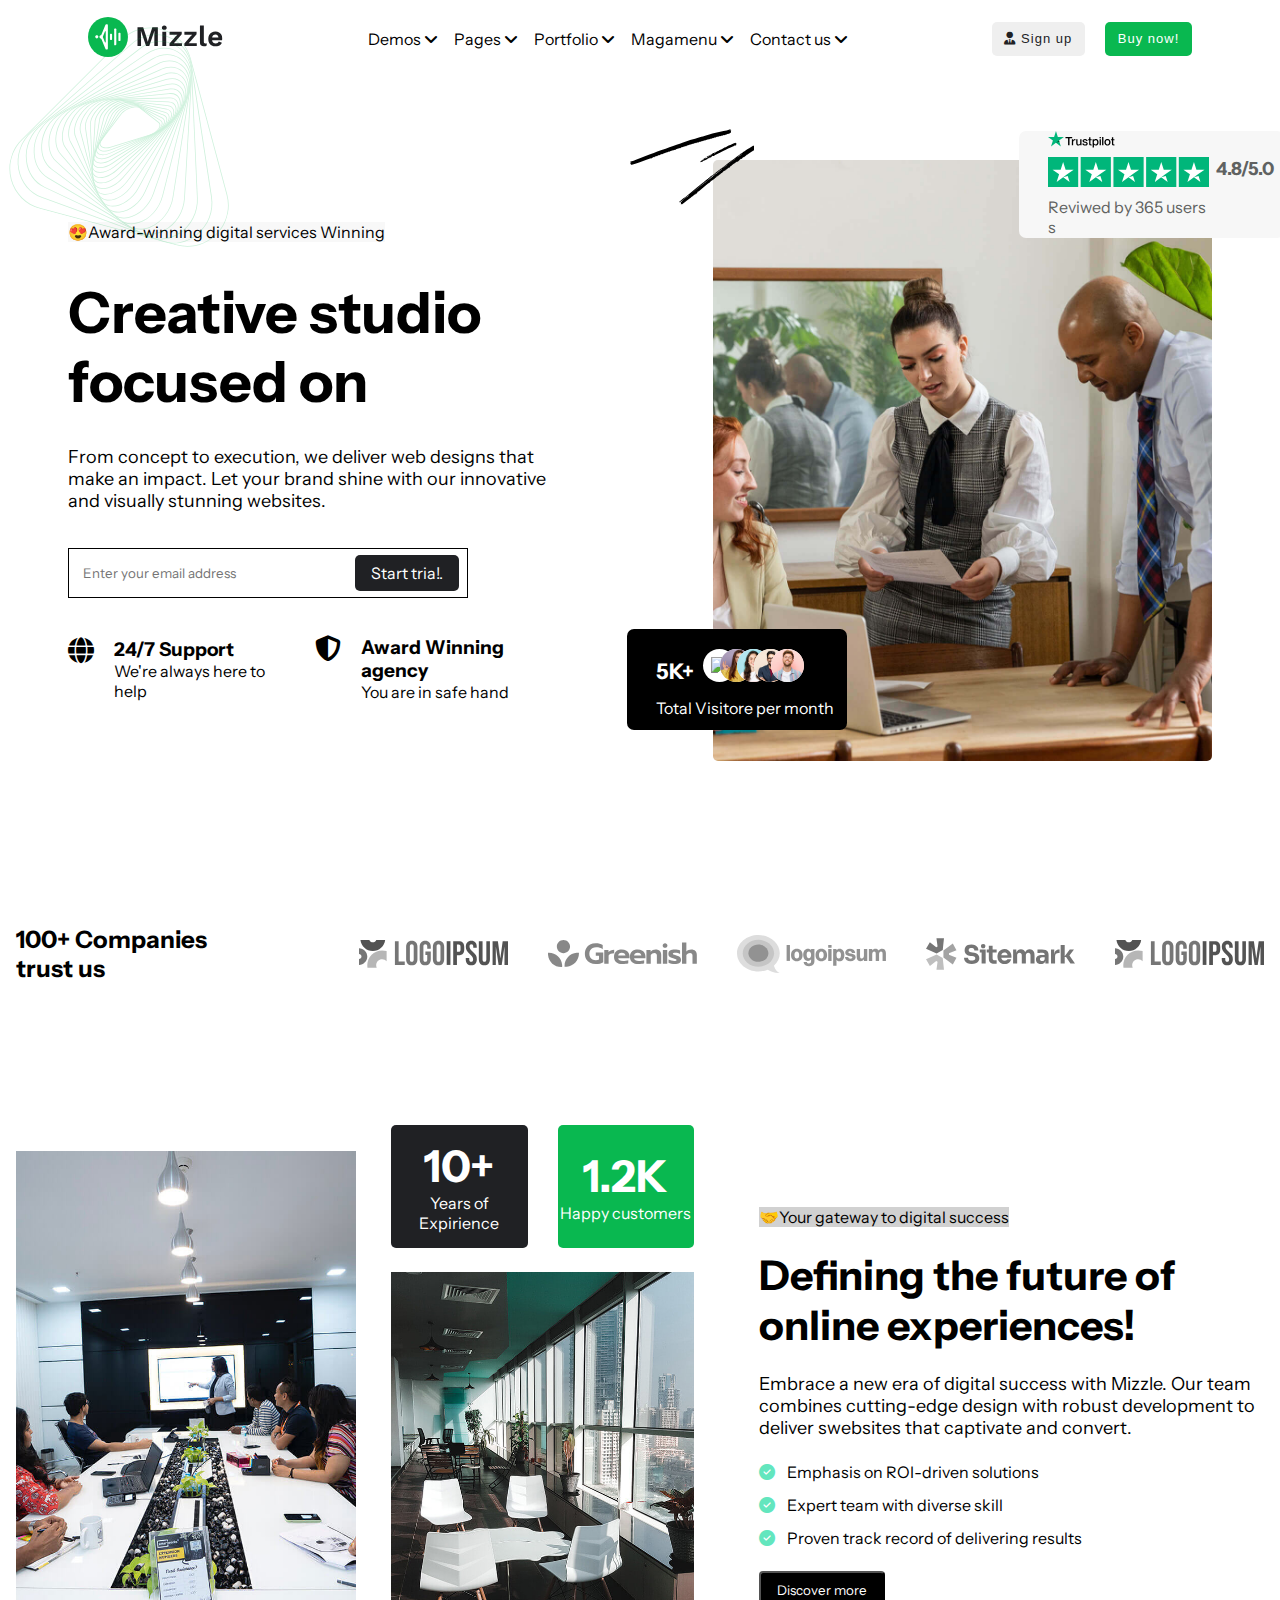
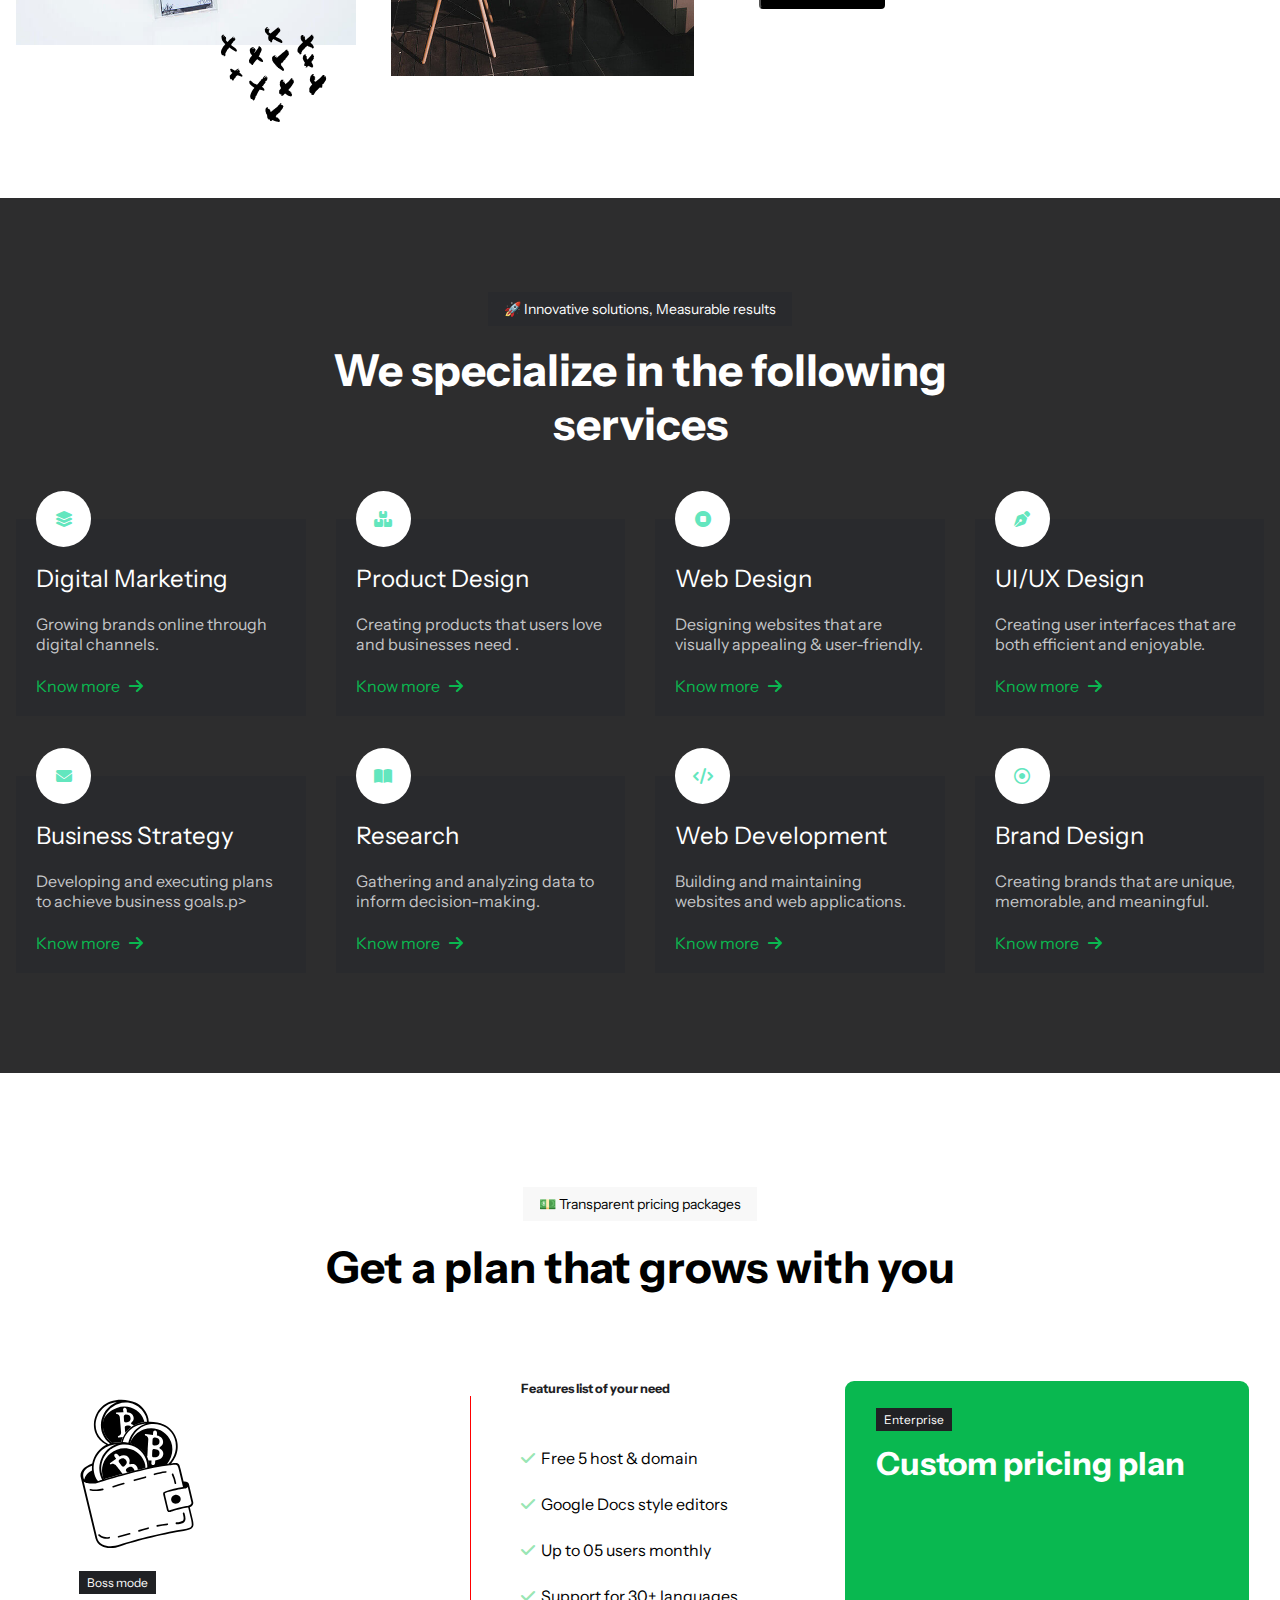
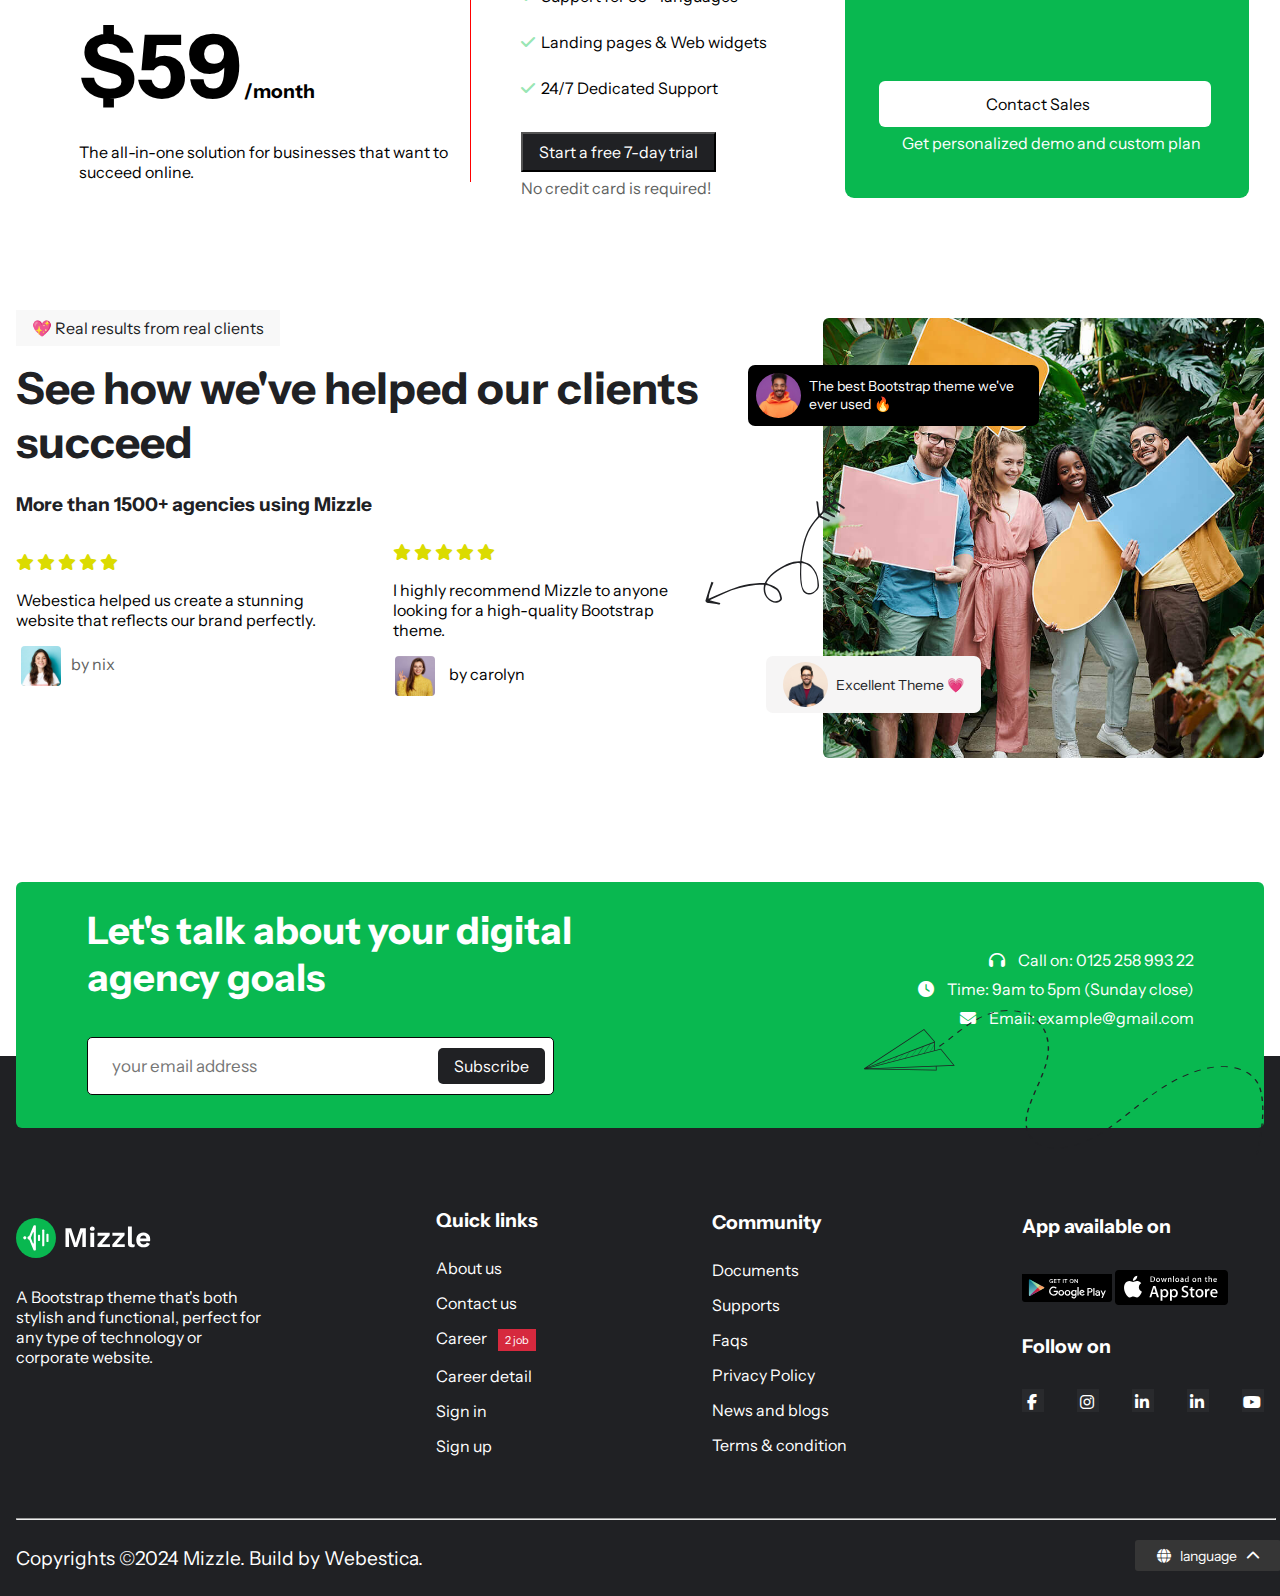
==== commit dd342237: "RES" ====
--- a/Home Page/index.html
+++ b/Home Page/index.html
@@ -42,6 +42,9 @@
             <button class="toggle-btn"><i class="fas fa-bars"></i></button>
           </div>
         </div>
+        <div class="header-design">
+          <img src="Img/header-decoration.svg" alt="">
+        </div>
       </div>
     </header>
 
@@ -133,7 +136,7 @@
         
             <div class="total_visitor">
               <p>Reviwed by 365 users</p>
-            </div>
+            </div>s
           </div>
           <div class="lita-img">
             <img src="Img/lita.svg" alt="">
@@ -141,6 +144,9 @@
         </div>    
        
         </div>    
+        <div class="main-decoration">
+
+        </div>
       </div>
     </div>
 
--- a/Home Page/index.css
+++ b/Home Page/index.css
@@ -123,6 +123,12 @@
   display: flex;
   justify-content: space-around;
   align-items: center;
+  position: relative;
+}
+.header-design {
+  position: absolute;
+  top: 0;
+  left: 0;
 }
 
 .header-list-1 {
@@ -213,6 +219,9 @@
     padding-top: 16px;
     padding-bottom: 5px;
   }
+  .header-design{
+    display: none;
+  }
 }
 
 /* Header 767px */
@@ -225,6 +234,8 @@
 .header-list-1 {
   display: none;
 }
+
+
 button.toggle-btn {
   display: block;
   border: none;
@@ -242,6 +253,17 @@
   button.sign-up {
     display: none;
   }
+}
+
+
+/* Header 834px */
+@media (max-width: 834px){
+  .header_menu {
+    display: flex;
+    justify-content: space-between;
+    align-items: center;
+}
+
 }
 /* Header end */
 
@@ -434,8 +456,7 @@
     flex-direction: column;
 }
 .sale-price-row-1 {
-  width: 50%;
-  border-right: none;
+  border-right: unset !important;
 }
 li.plan-list-li-5 {
   padding-top: 0;
@@ -644,8 +665,8 @@
   padding-top: 18px;
   border-radius: 7px;
   position: absolute;
-  margin-top: -127px;
-  margin-left: -71px;
+  left: -86px;
+  bottom: 35px;
 }
 /* .studio_main_img {
   position: relative;
@@ -800,6 +821,9 @@
     width: 100%;
     height: auto;
   }
+  .studio_text{
+    font-size: 42px !important;
+  }
 
   .help_support {
     display: flex;
@@ -808,11 +832,42 @@
     align-items: start;
     gap: 19px;
 }
-
-          
+.studio_img .studio_main_img img {
+  width: 100%;
+}
+.creative_studio_img {
+  padding: 47px 0;
+}
+.visitore_wrap_rate{
+  display: none;
+}
+.visitore_wrap{
+  left: -63px;
+  bottom: 0;
+}
+}
+
+
+    /* .name_logo_company {
+      display: flex;
+      align-items: center;
+      justify-content: space-around;
+      flex-direction: column;
+  } */
+
+
+@media (max-width: 834px){
+  .creative_studio_img {
+    padding: 64px 0;
+  }
+  .studio_text{
+    font-size: 49px;
+  }
+  .studio_tex{
+    margin-top: 20px;
+  }
+
   
-  
-
 }
 /* end  Section :- 1 *************************************************************/
 
@@ -900,7 +955,20 @@
   img.res-none-5 {
     display: none;
 }
-
+}
+@media (max-width: 768px){
+
+}
+
+/* Secrtion-2 834 */
+@media (max-width: 834px){
+  .name_logo_company {
+    display: flex;
+    flex-direction: row;
+}
+img.res-none-4 {
+  display: none;
+}
 
 }
 
@@ -910,8 +978,11 @@
     display: flex;
     align-items: center;
     justify-content: space-around;
-    flex-direction: column;
-  }
+   
+}
+  h6.count_comapany {
+    font-size: 20px;
+}
   .company_header {
     width: 100%;
     max-width: 92%;
@@ -931,6 +1002,9 @@
 }
 .footer_community {
     margin-top: 42px;
+}
+.name_logo_company{
+  flex-direction: column;
 }
 }
 
@@ -1100,6 +1174,38 @@
     justify-content: center;
     gap: 100px;
     flex-direction: column;
+}
+.Experience_view{
+  flex-direction: column;
+}
+.year{
+  width: 100%;
+}
+.happy_customer{
+  width: 100%;
+}
+.right_Header_3{
+  font-size: 44px;
+}
+}
+
+@media (max-width: 834px){
+  .section_3 {
+    margin-top: 71px;
+}
+  
+}
+
+/* section-3 834px */
+@media (max-width: 834px){
+  .section_-main-row {
+    display: flex;
+    justify-content: center;
+    align-items: start;
+    flex-direction: column;
+}
+.right_section_3 {
+  margin-top: 81px;
 }
 
 }
@@ -1340,6 +1446,36 @@
   padding-bottom: 19px;
 }
 }
+
+
+/* Section-5 834px */
+@media (max-width: 834px){
+  .sale_paln{
+    flex-direction: column;
+  }
+  .get_plan {
+    width: 100%;
+    flex-direction: column;
+
+  }
+  button.contact-btn{
+    width: 100%;
+
+  }
+    
+}
+
+/* section-5 412px */
+@media (max-width: 412px){
+  h6.package-header{
+    margin: 20.5px 0 59px;
+    font-size: 27px;
+
+  }
+  .free_plan_header{
+    font-size: 27px;
+  }
+}
 /* END   Section :- 5  */
 
 
@@ -1547,8 +1683,7 @@
 }
 @media (max-width: 412px){
   .clients-rate-text-img {
-    display: flex
-;
+    display: flex;
     justify-content: center;
     align-items: center;
     /* text-align: center; */
@@ -1556,6 +1691,12 @@
     flex-direction: column;
     gap: 29px;
 }
+h2.review-header-text{
+  font-size: 30px;
+}
+.left-client-all-contant {
+  margin: 68px 0 0 0;
+}
 
 }
 
@@ -1568,6 +1709,28 @@
   left: 0;
   bottom: 0;
 }
+.right-client-main-img {
+  max-width: 100% !important;
+  margin: 0 !important;
+}
+
+}
+
+/* Ection-6  834px */
+@media (max-width: 834px){
+  .main-section-6{
+    flex-direction: column;
+    padding:0
+  }
+  .right-client-main-img {
+    max-width: 73%;
+    margin: 81px;
+}
+.decoration-arrow{
+  display: none
+}
+  
+  
 
 }
 
@@ -1718,6 +1881,13 @@
 .msg-logo {
   display: none;
 }
+
+.about-diogital-goals {
+  margin-top: 60px;
+}
+h3.goals-text {
+  font-size: 28px;
+}
 }
 
 
@@ -2138,6 +2308,11 @@
   .col-box-main-1 {
     grid-template-columns: repeat(1, 1fr) !important; 
 }
+.marketing-logo{
+  max-width: 12% !important;
+
+}
+
 }
 
 @media (max-width: 767px) {
@@ -2162,6 +2337,19 @@
 }
  
 
+/* section-4 834px */
+@media (max-width: 834px){
+  .col-box-main-1 {
+    grid-template-columns: repeat(2, 1fr);
+}
+
+.marketing-logo{
+  max-width: 15%;
+
+}
+
+}
+
 
 /*END  section-4 */
 
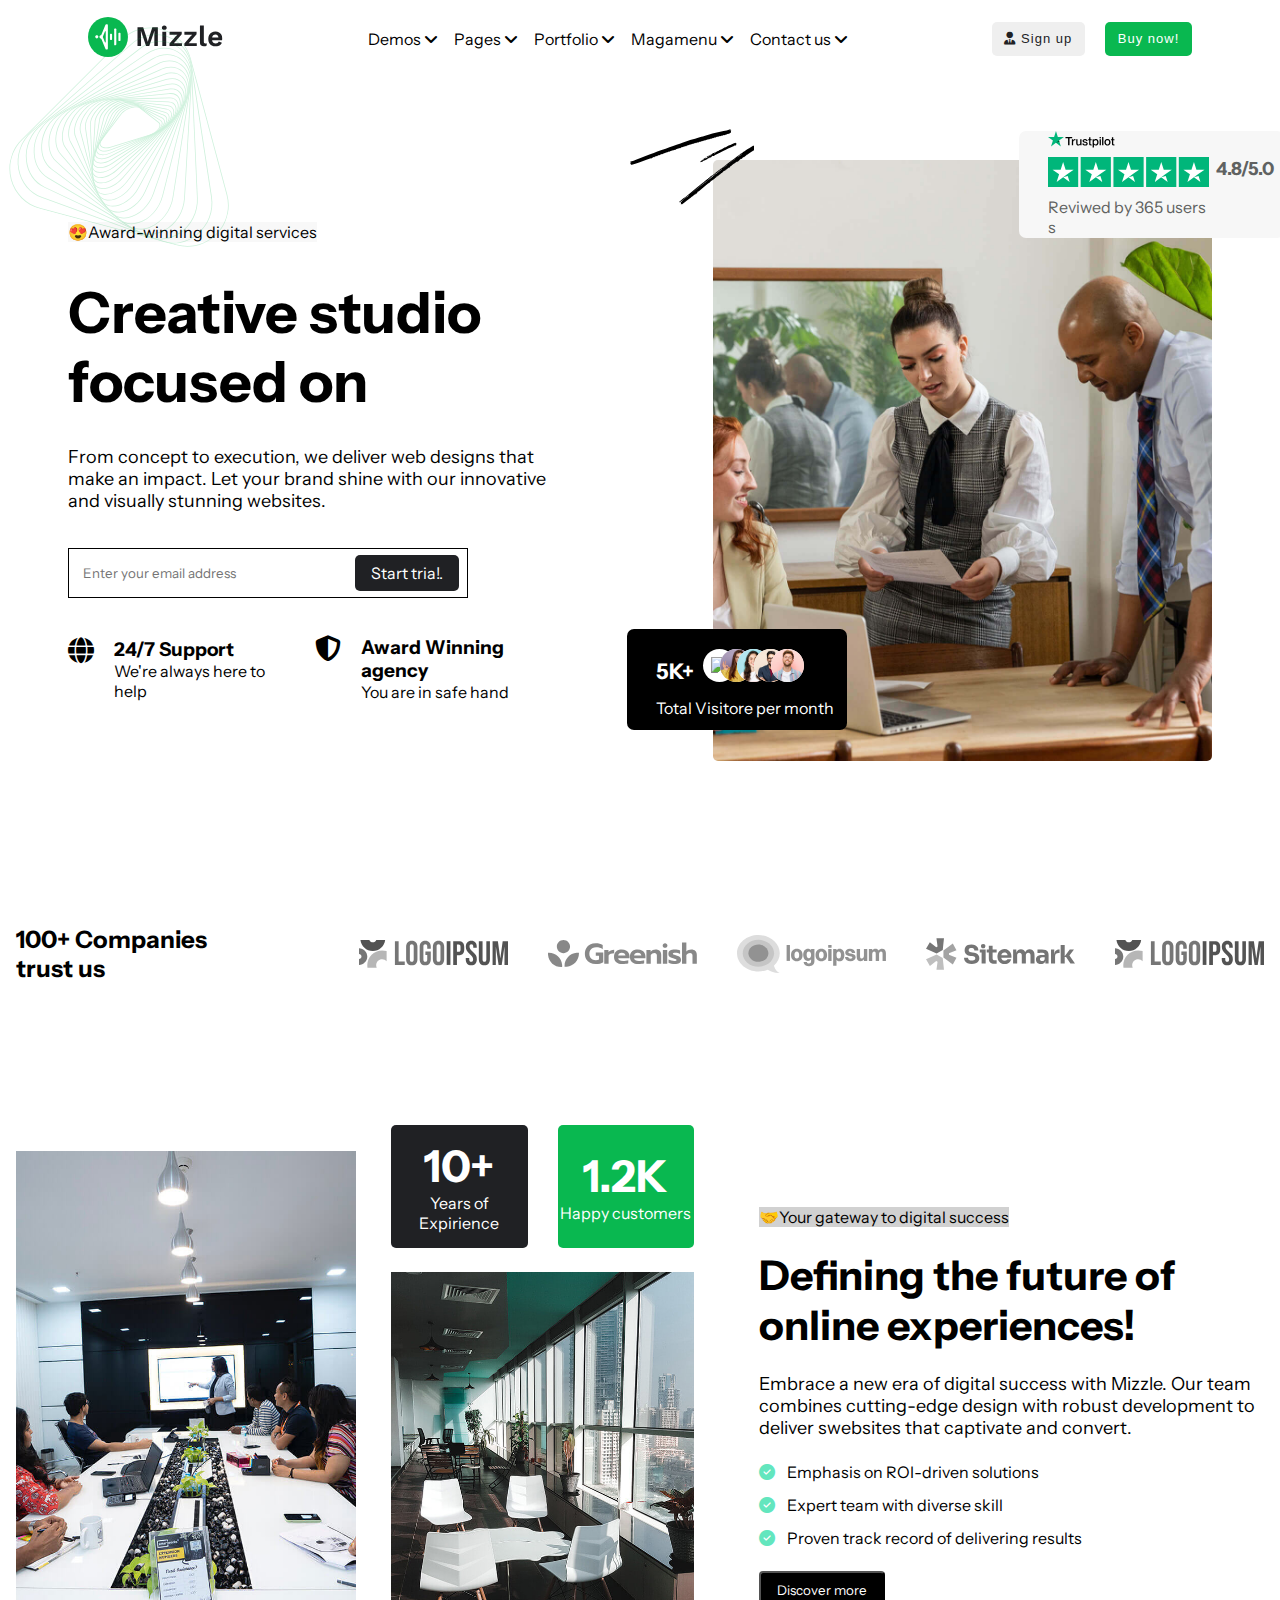
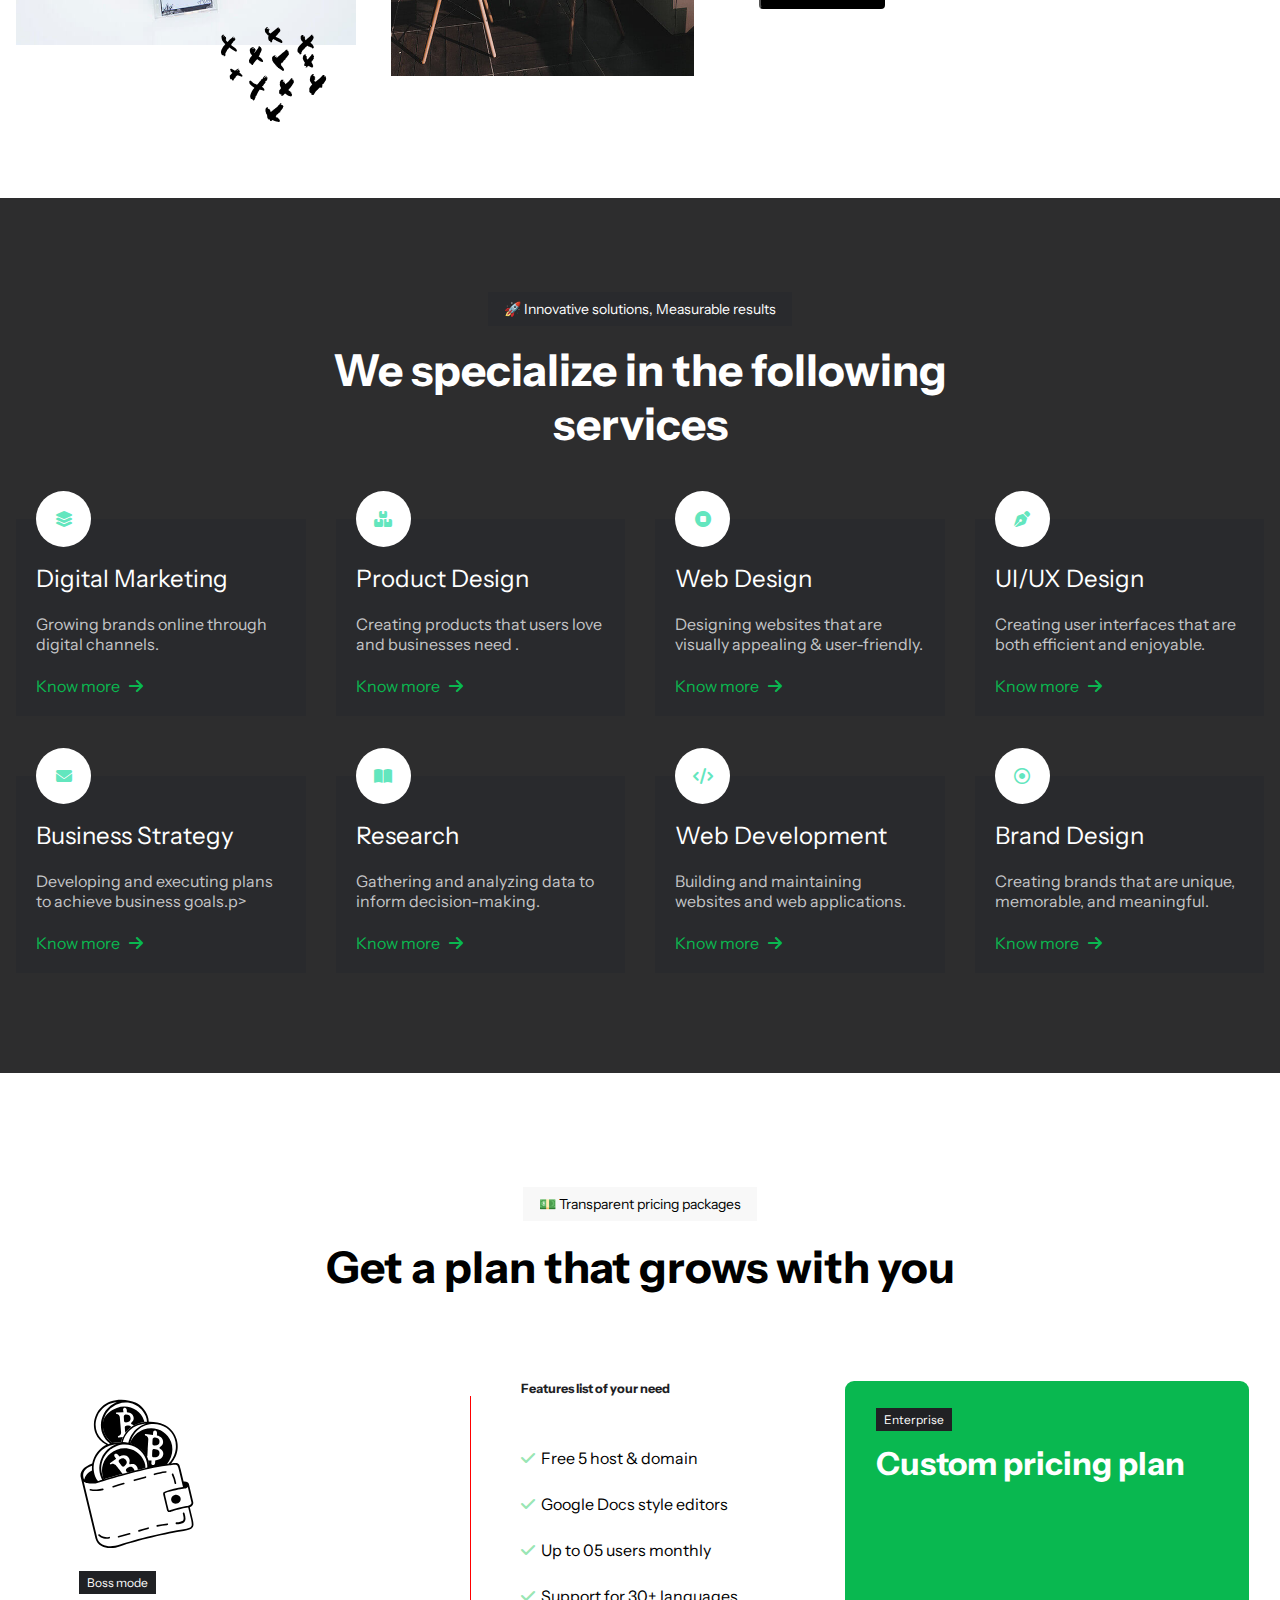
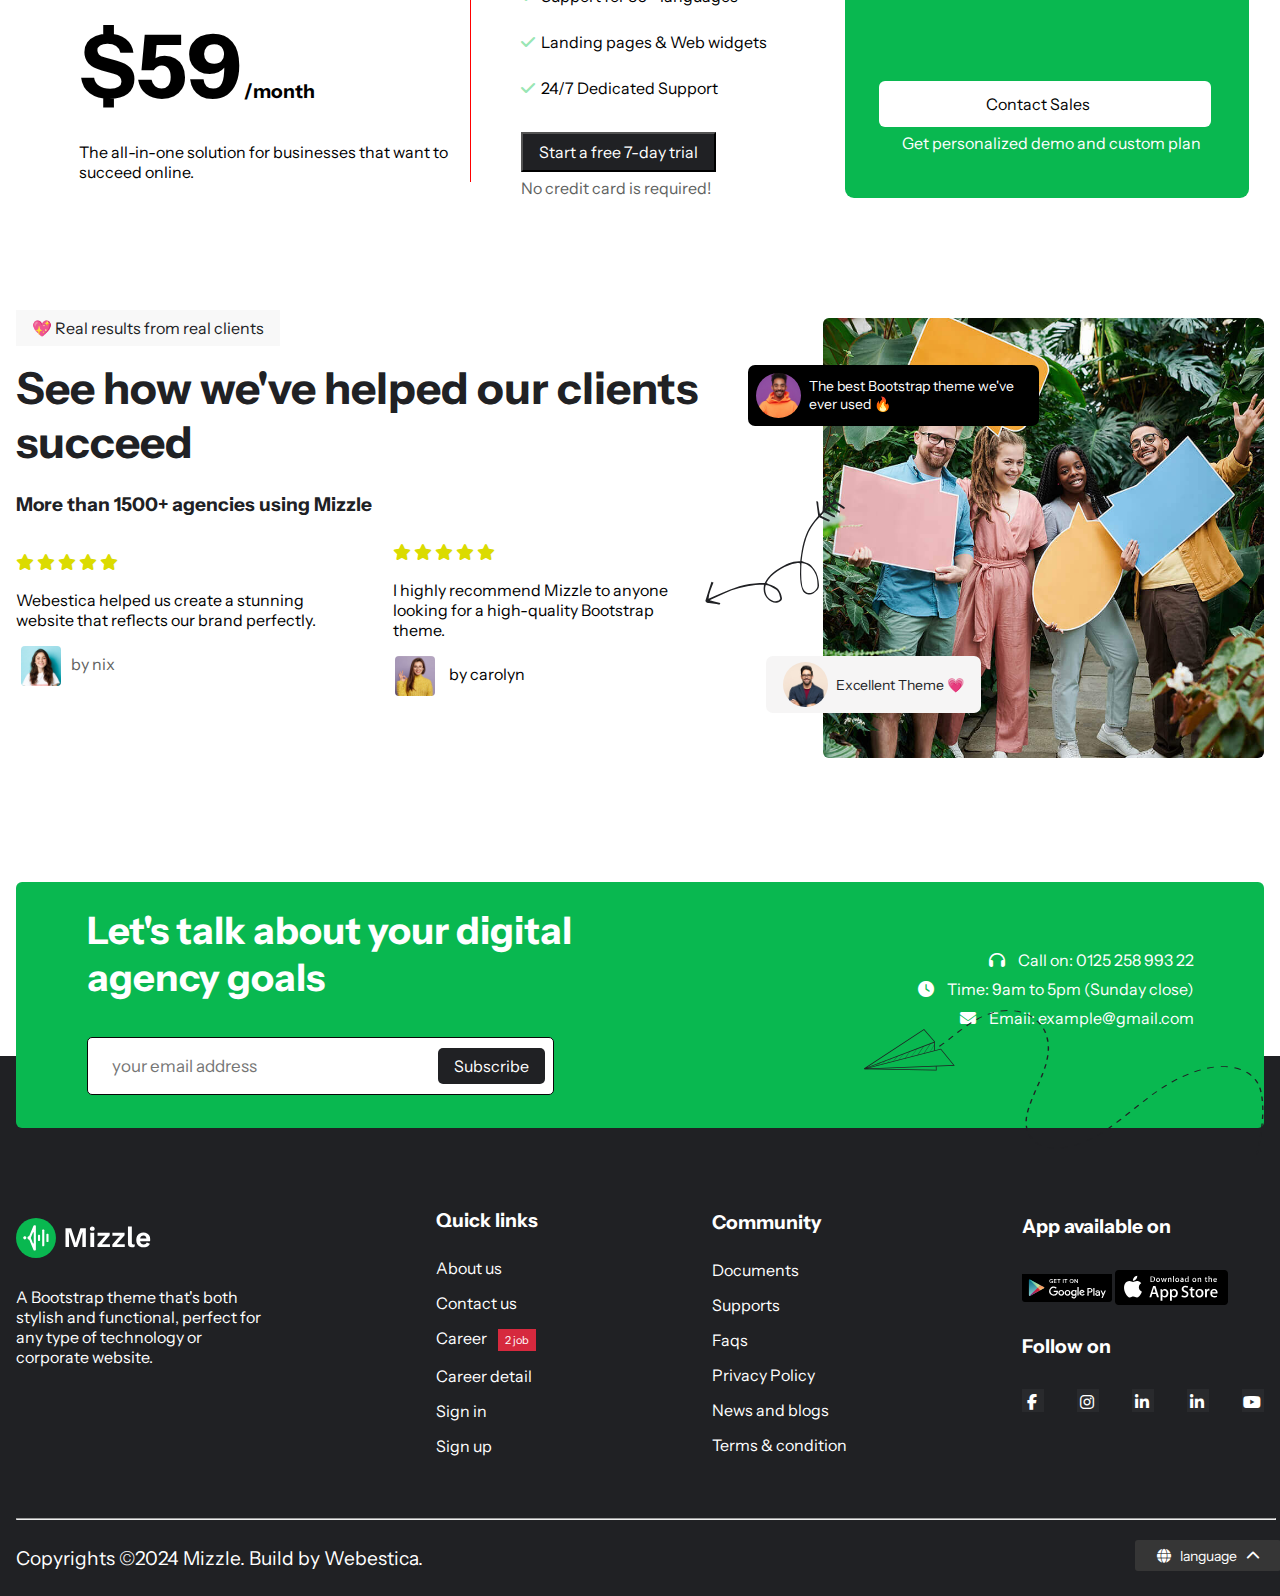
==== commit cffe022d: "Responsive" ====
--- a/Home Page/index.html
+++ b/Home Page/index.html
@@ -53,7 +53,7 @@
       <div class="container">
         <div class="row">
           <div class="creative_studio">
-            <span class="digital"> 😍Award-winning digital services Winning</span>
+            <span class="digital"> 😍Award-winning digital services </span>
             <h1 class="studio_text">Creative studio focused on </h1>
             <div class="para_text_studio">
               <p >From concept to execution, we deliver web designs that make an impact. Let your brand shine  
@@ -408,9 +408,9 @@
            </div>
          </section>
 
-         <div class="service-line-img">
+         <!-- <div class="service-line-img">
           <img src="Img/Service-line-design.svg" alt="">
-        </div>
+        </div> -->
 
         <!-- END Section :- 4 -->
 
--- a/Home Page/index.css
+++ b/Home Page/index.css
@@ -866,8 +866,26 @@
   .studio_tex{
     margin-top: 20px;
   }
-
-  
+}
+
+/* section:1 360px */
+@media (max-width: 360px){
+  .studio_text{
+    font-size: 36px !important
+  }
+  .start_btn{
+    margin-top: 18px;
+    width: 100%;
+  }
+  .input-field-digital-contact{
+    flex-direction: column;
+  }
+  .input_field {
+    display: flex;
+    flex-direction: column;
+    justify-content: center;
+    align-items: center;
+  }
 }
 /* end  Section :- 1 *************************************************************/
 
@@ -1890,6 +1908,16 @@
 }
 }
 
+/* section 7 360px */
+@media (max-width: 360px){
+  .digital-contact{
+    text-align: unset;
+  }
+  .contact-time{
+    font-size: 15px;
+  }
+}
+
 
 
 /* EN section:-7 */
